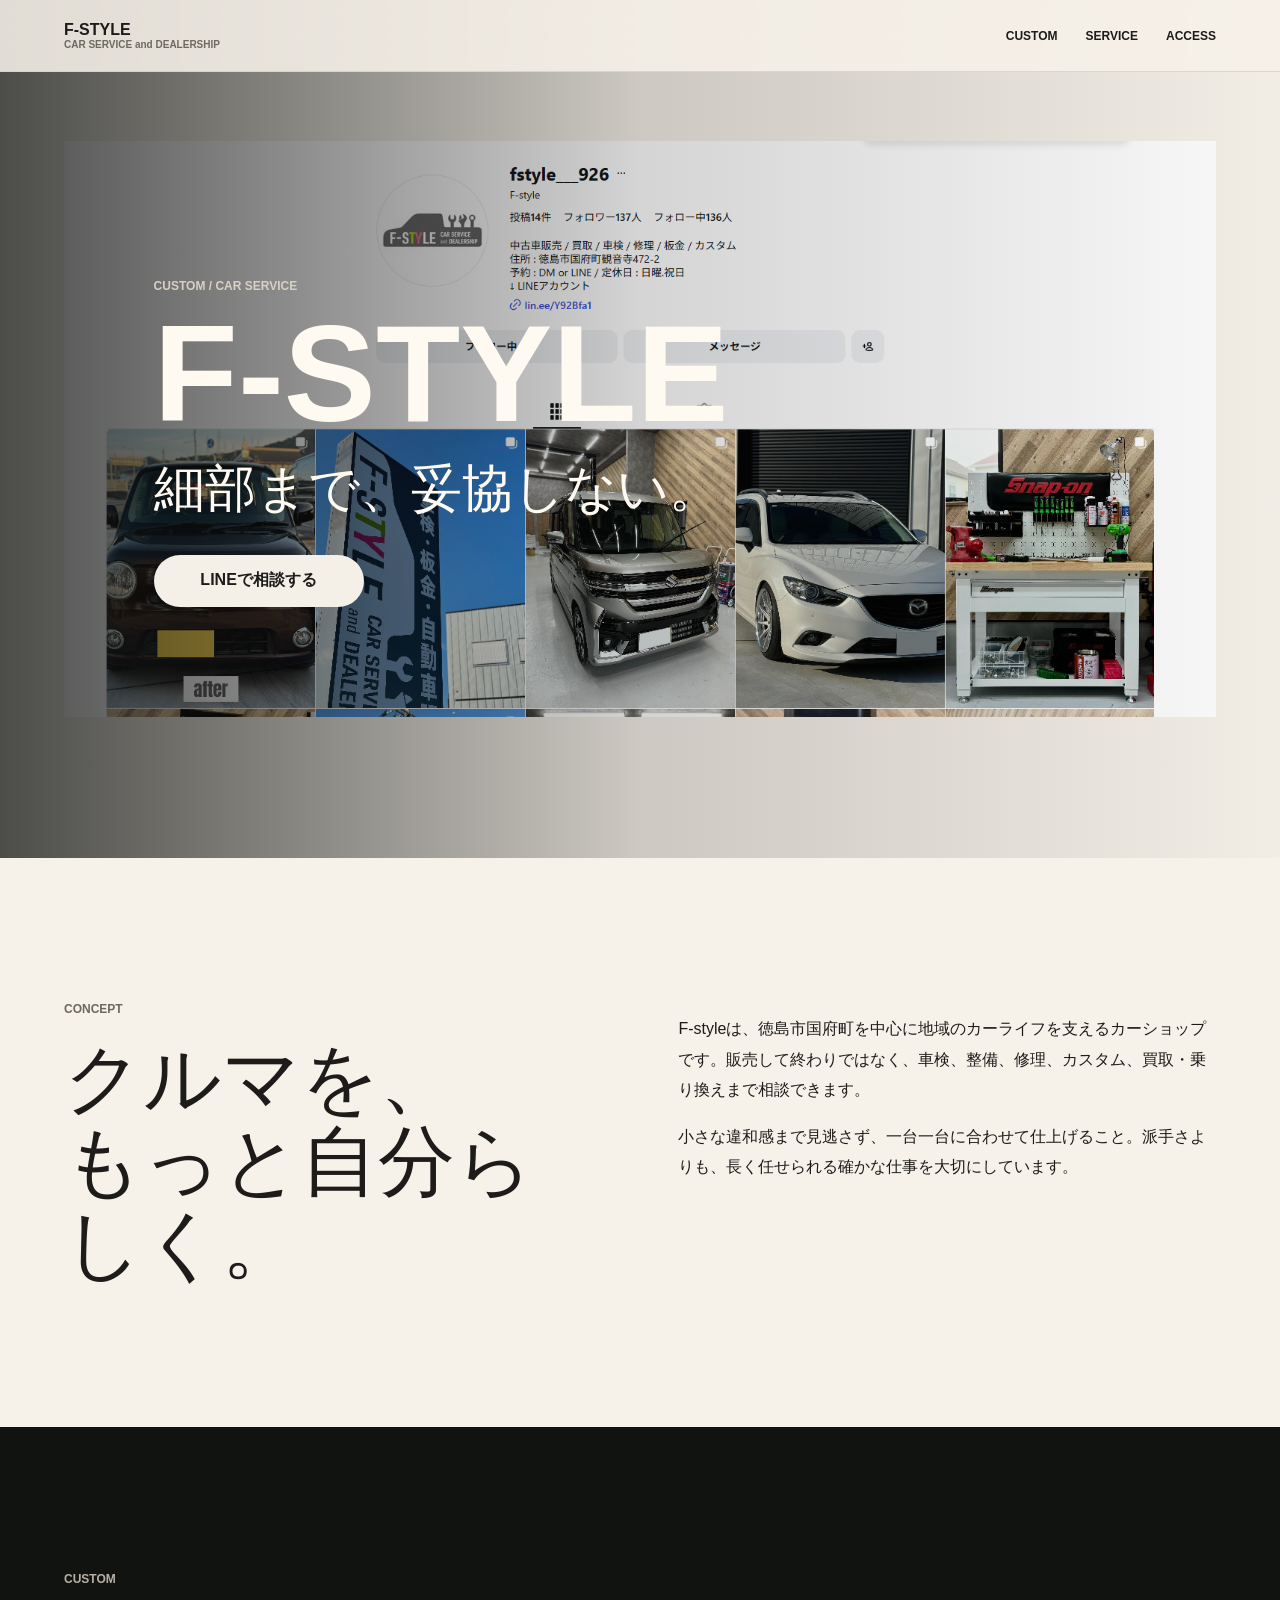
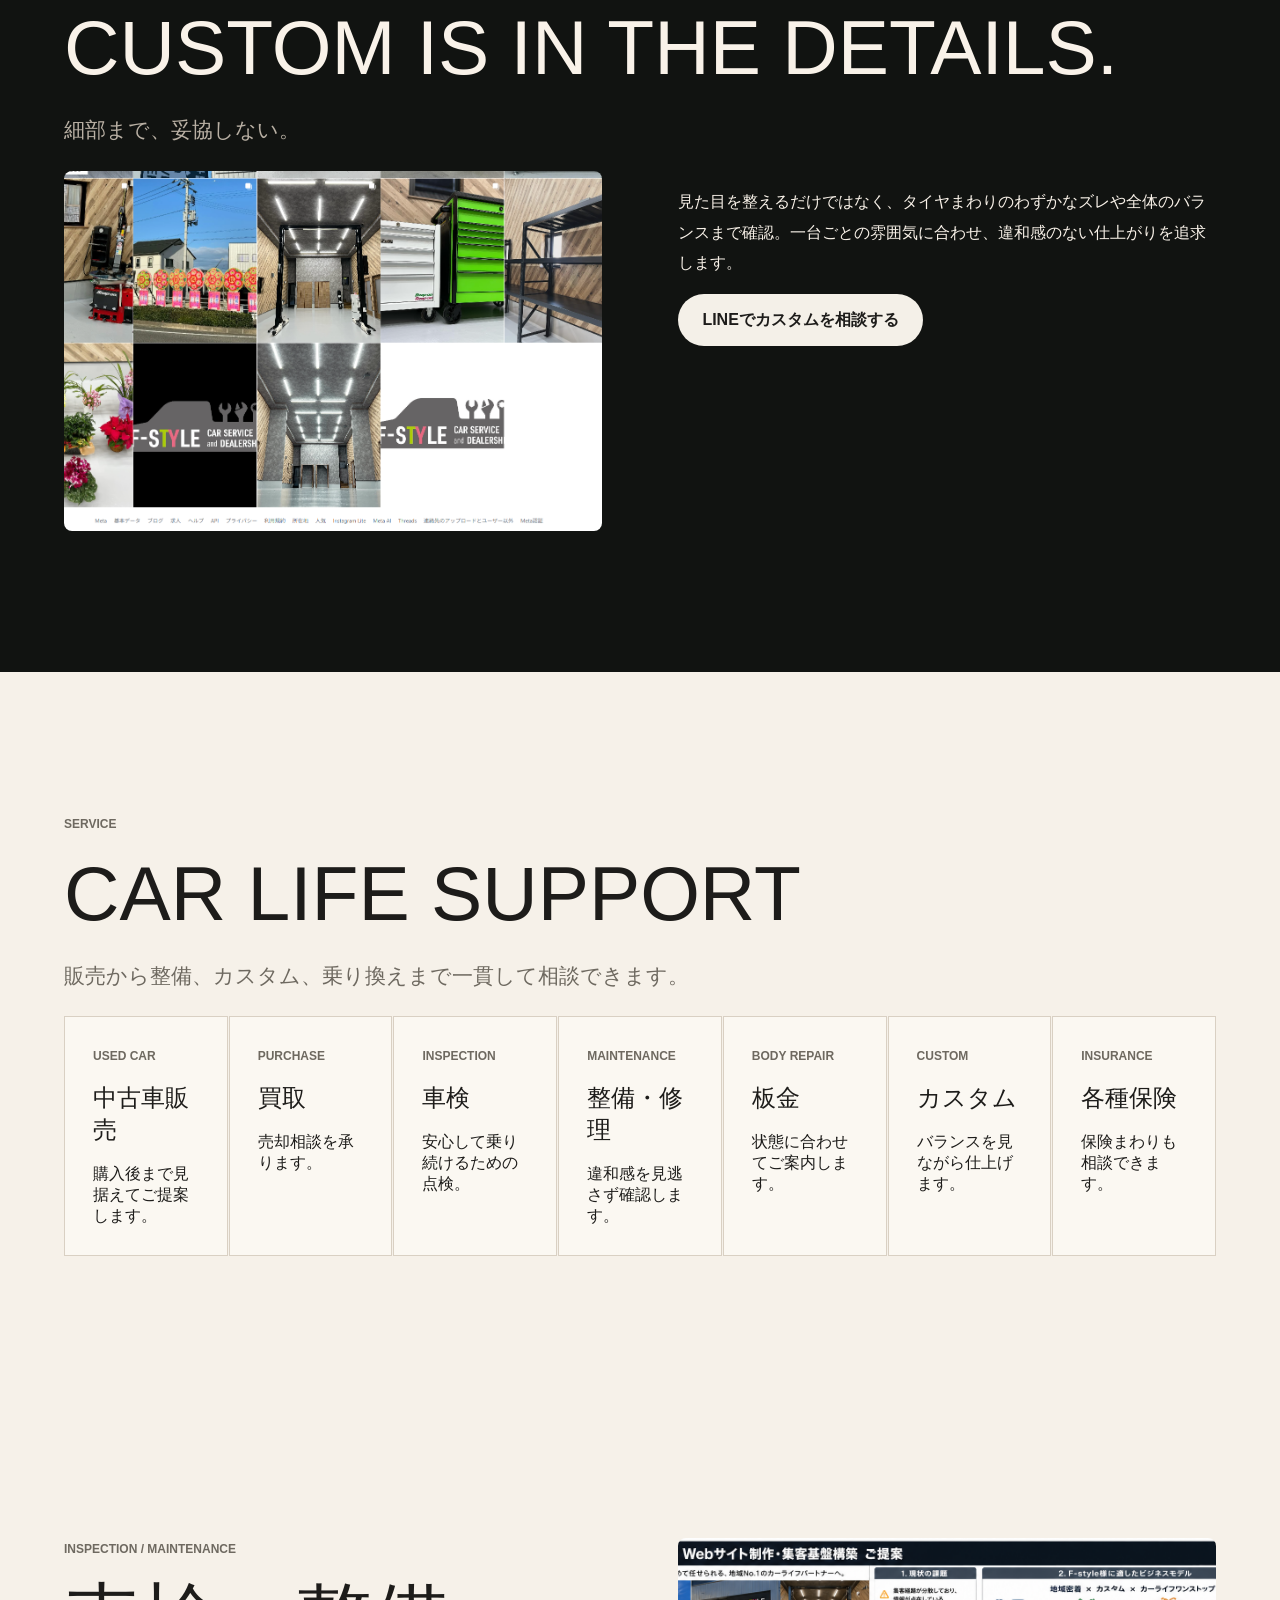
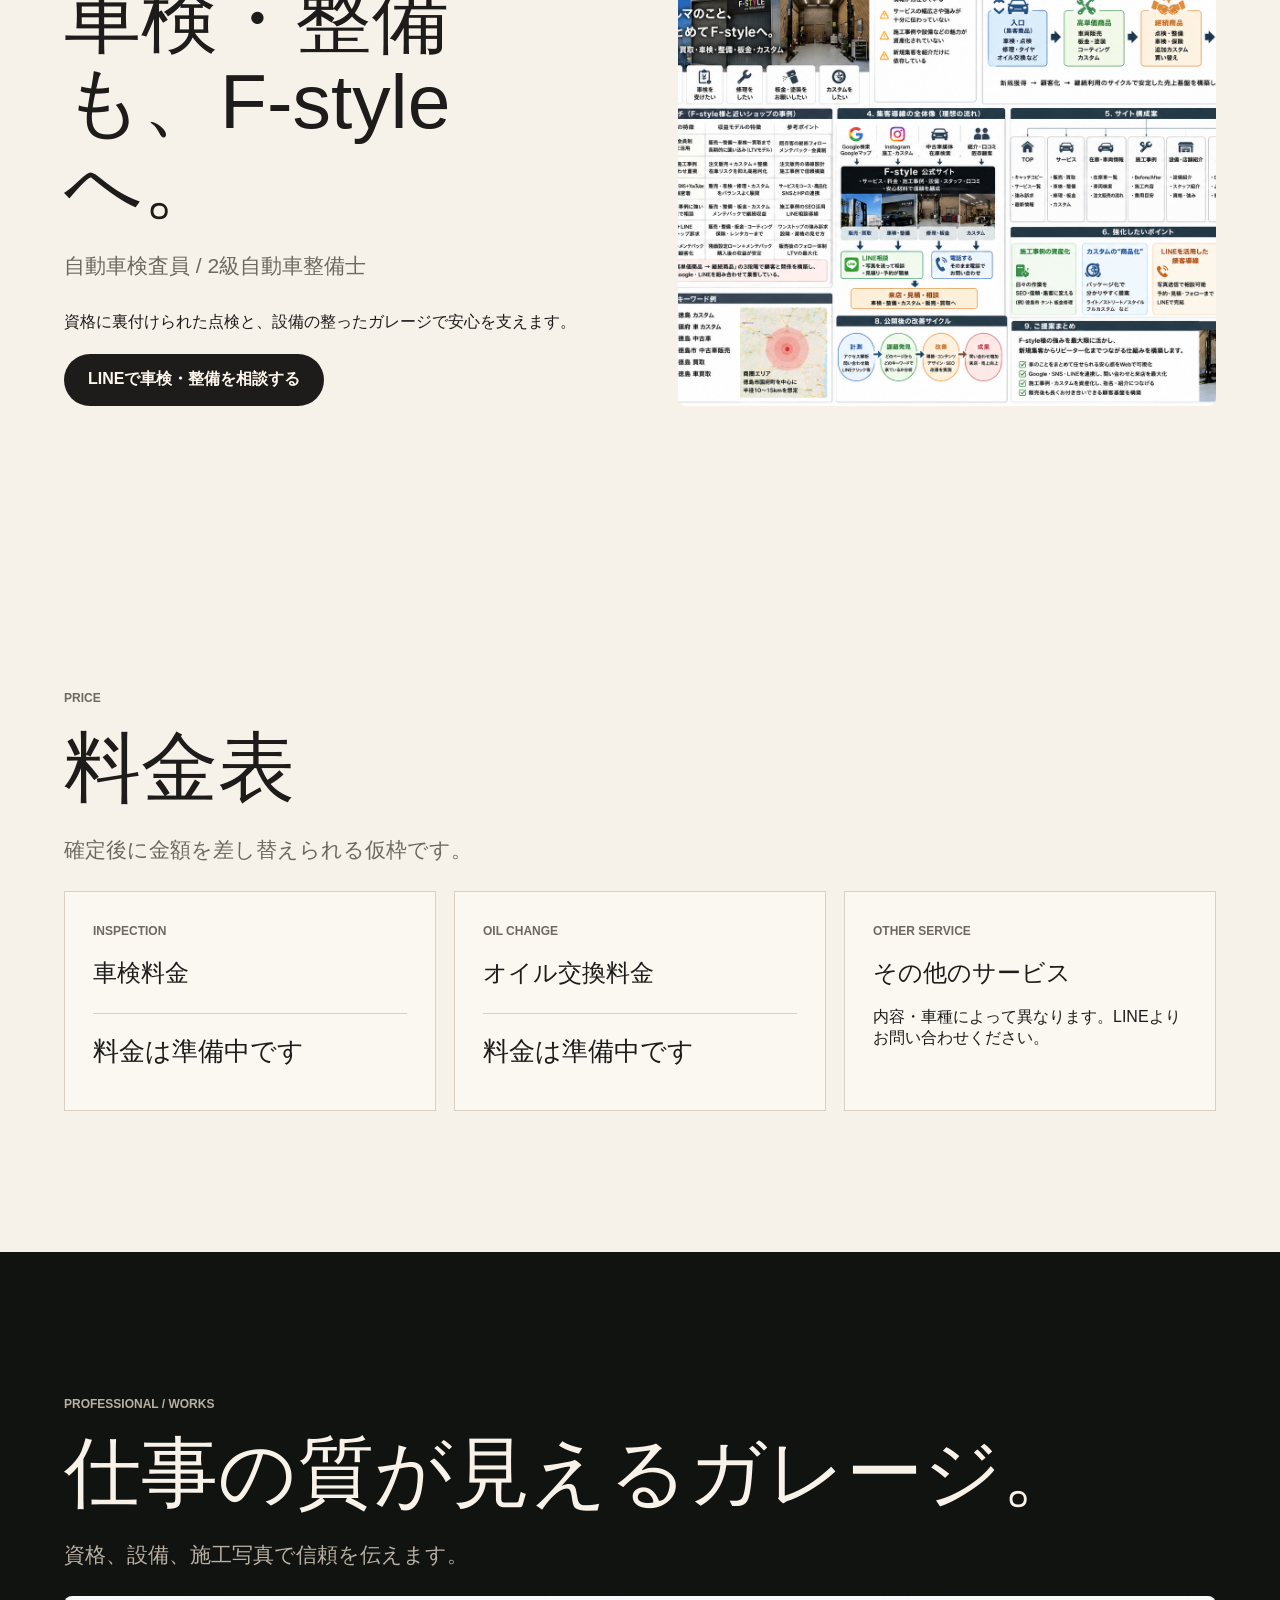
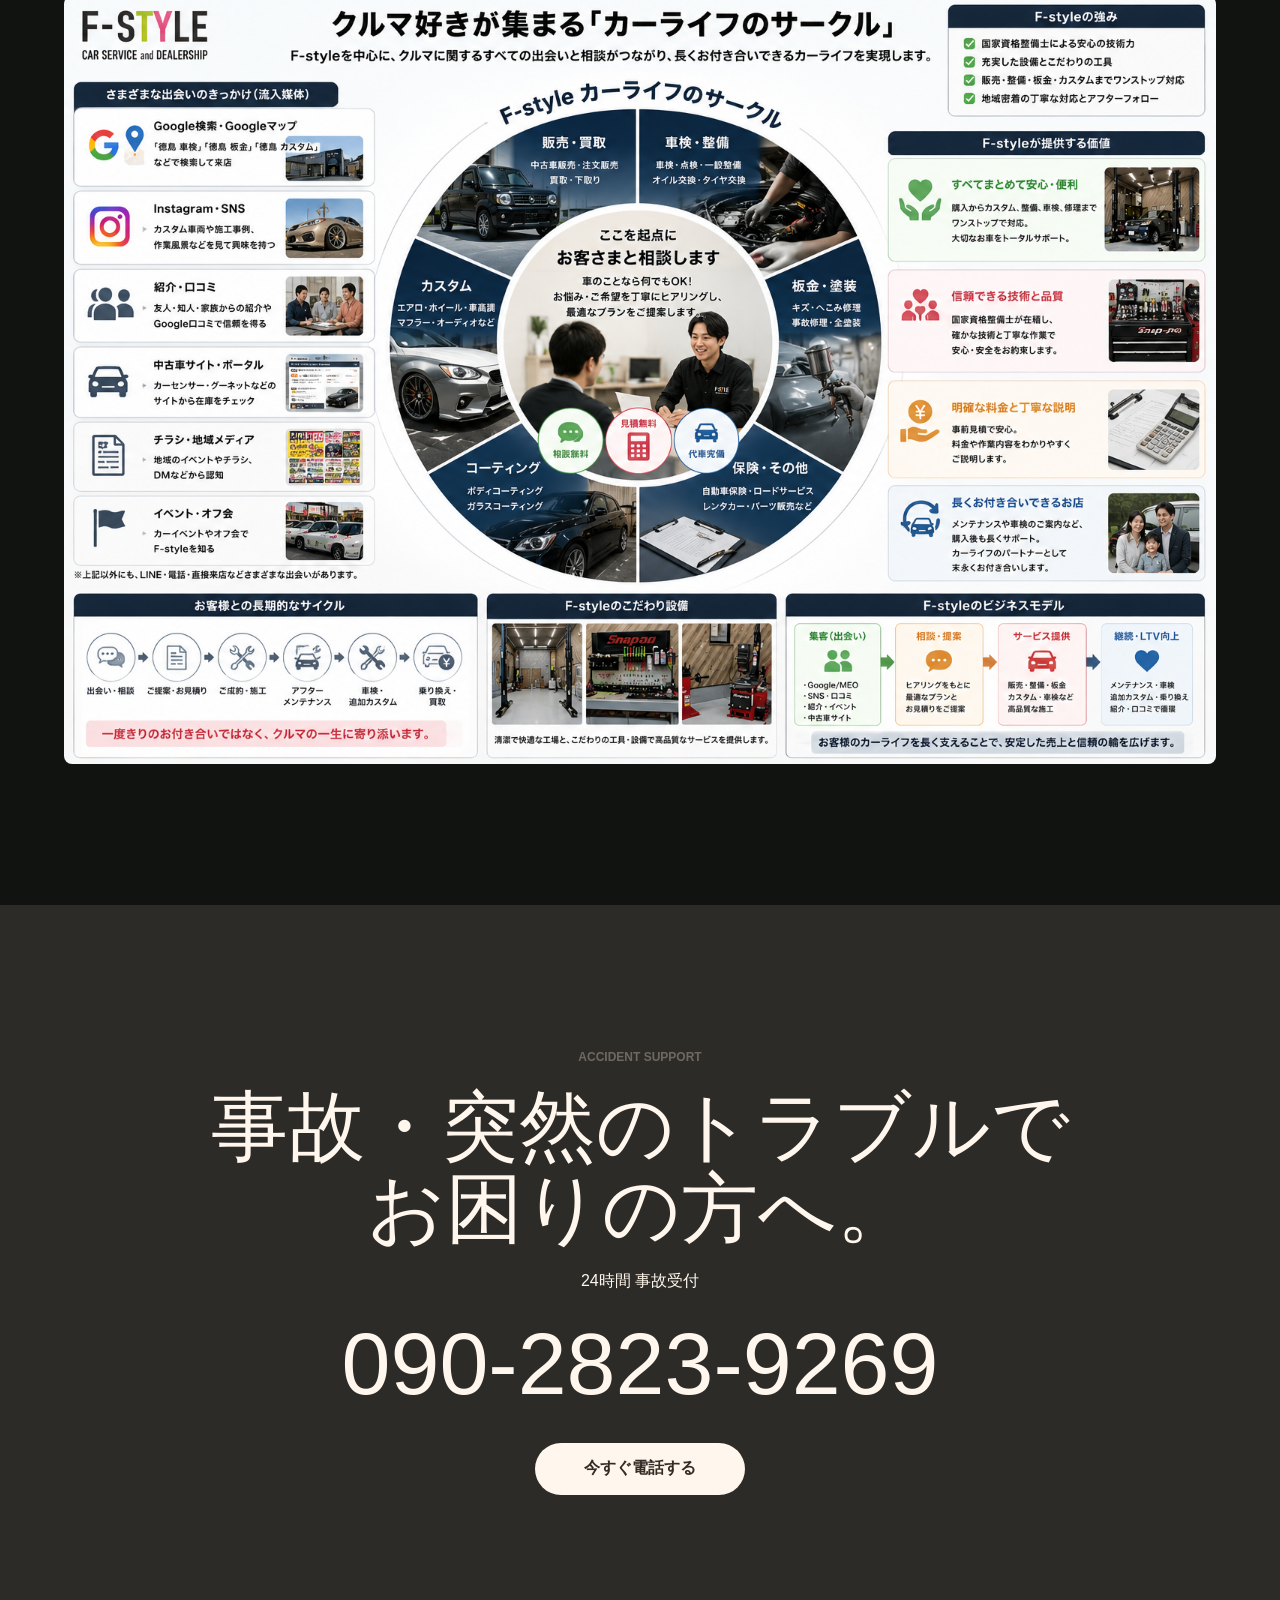
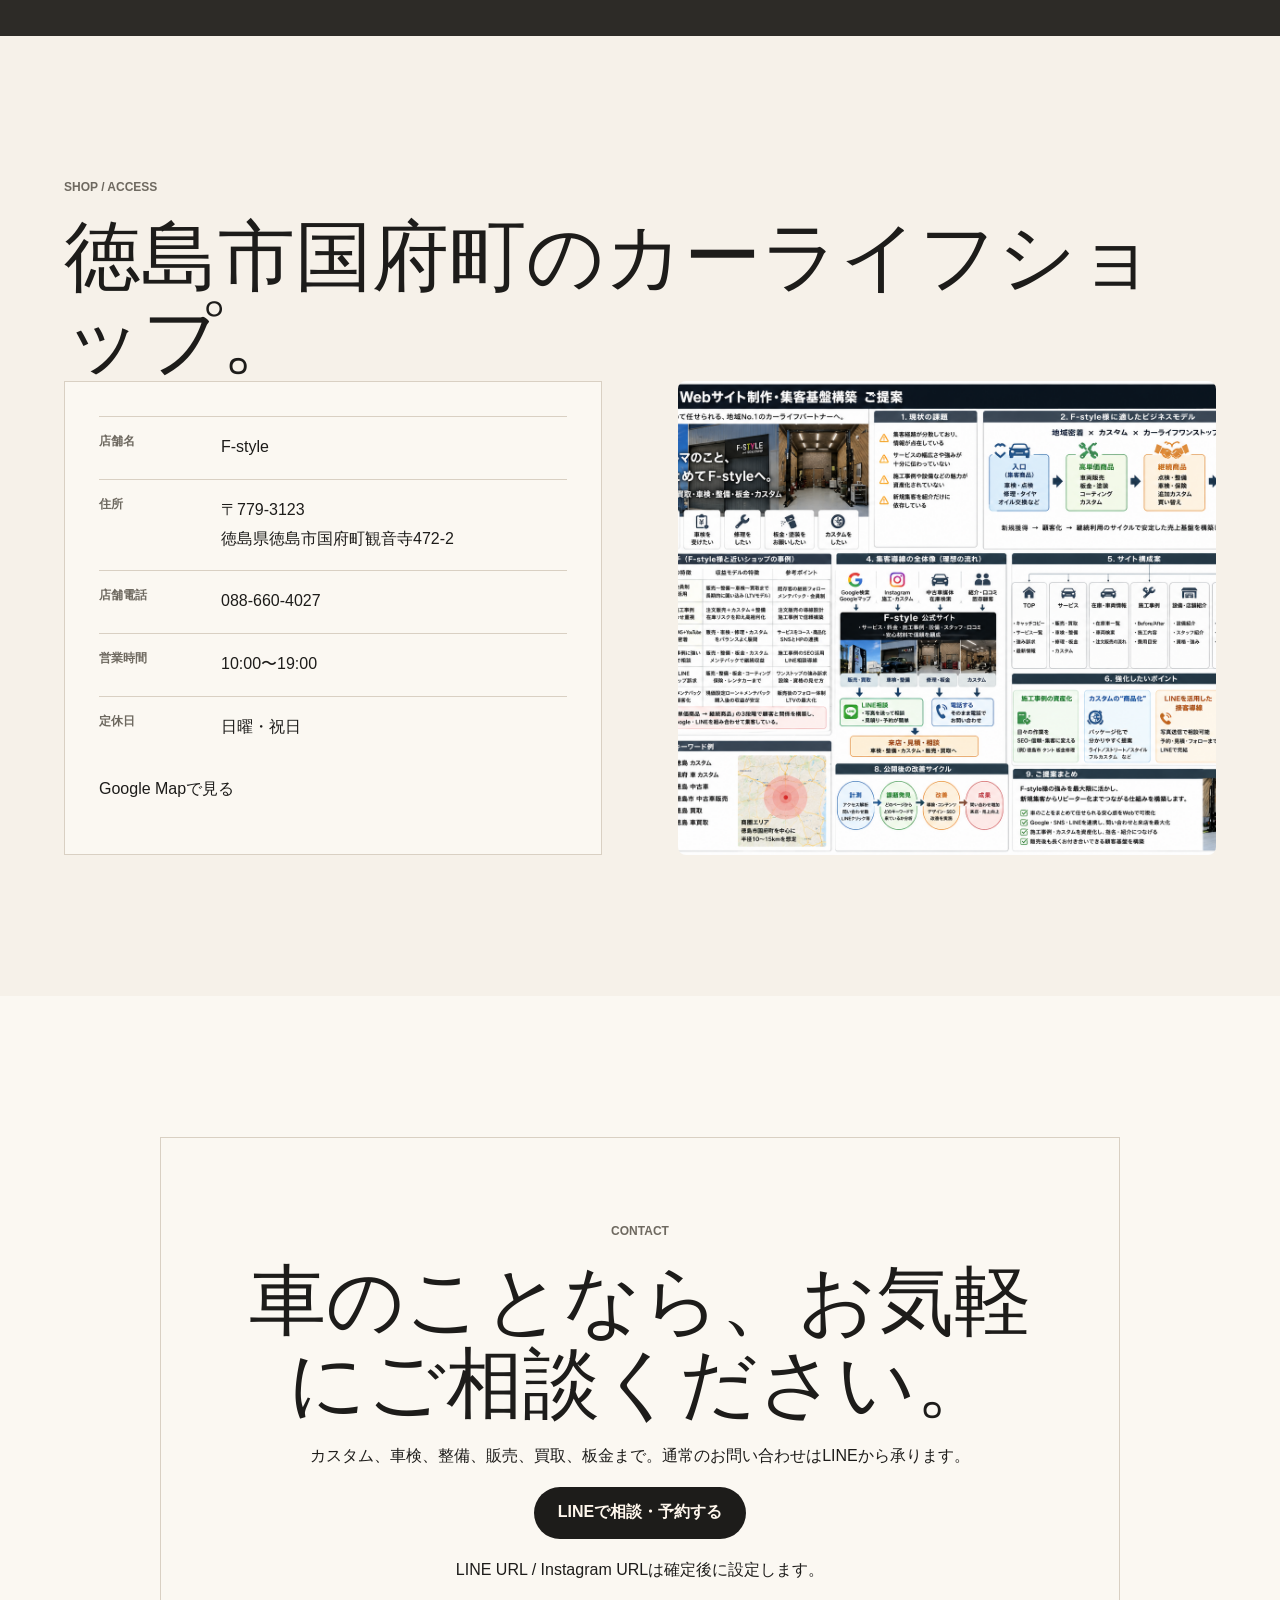
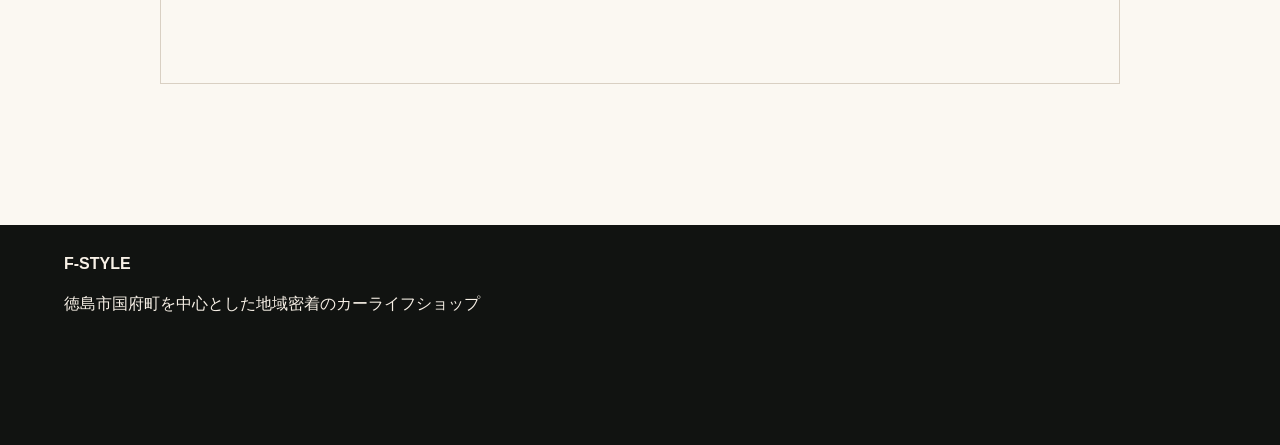
==== index.html @ 5422ee37 "Add GitHub Pages preview" ====
<!doctype html>
<html lang="ja">
<head>
  <meta charset="utf-8">
  <meta name="viewport" content="width=device-width, initial-scale=1">
  <title>F-style｜徳島市国府町の車検・整備・カスタム・中古車販売</title>
  <meta name="description" content="徳島市国府町のF-style。中古車販売・買取・車検・整備・修理・板金・カスタムまで、地域のカーライフをトータルサポート。">
  <style>
    :root{--paper:#f6f1e9;--soft:#fbf8f2;--ink:#1d1c1a;--muted:#6e6960;--line:#d9d0c3;--garage:#111311;--green:#7fb23a}
    *{box-sizing:border-box}html{scroll-behavior:smooth}body{margin:0;background:var(--paper);color:var(--ink);font-family:Arial,"Noto Sans JP",sans-serif}a{color:inherit;text-decoration:none}img{display:block;max-width:100%}
    header{position:fixed;inset:0 0 auto;z-index:10;display:flex;align-items:center;justify-content:space-between;min-height:72px;padding:18px clamp(20px,5vw,72px);background:rgba(246,241,233,.88);border-bottom:1px solid rgba(217,208,195,.8);backdrop-filter:blur(16px)}
    .brand{font-weight:800}.brand small{display:block;color:var(--muted);font-size:10px}nav{display:flex;gap:28px;font-size:12px;font-weight:700}.hero{min-height:94svh;display:grid;position:relative}.hero img{grid-area:1/1;width:100%;height:100%;object-fit:cover;object-position:center bottom}.hero:after{content:"";position:absolute;inset:0;background:linear-gradient(90deg,rgba(17,19,17,.74),rgba(17,19,17,.18),rgba(17,19,17,.02))}.hero-copy{grid-area:1/1;align-self:center;position:relative;z-index:1;color:#fffaf1;padding:120px clamp(22px,7vw,96px) 96px;max-width:780px}.eyebrow,.hero-copy p{margin:0 0 16px;color:var(--muted);font-size:12px;font-weight:800}.hero-copy p{color:#d8d0c4}.hero h1{margin:0 0 34px;font-size:clamp(52px,12vw,138px);line-height:.88}.hero h1 span{display:block;margin-top:22px;font-size:clamp(25px,4vw,54px);font-weight:500;line-height:1.25}
    section{padding:clamp(78px,11vw,150px) clamp(20px,5vw,72px)}.intro,.grid2{display:grid;grid-template-columns:1fr 1fr;gap:clamp(34px,6vw,78px)}h2{margin:0;font-size:clamp(34px,6vw,82px);font-weight:500;line-height:1.08}.lead,p{line-height:1.9}.lead{color:var(--muted);font-size:clamp(16px,2vw,21px)}.dark{background:var(--garage);color:#f9f2e9}.dark .lead,.dark .eyebrow{color:#b9b0a4}.photo{border-radius:8px;overflow:hidden}.photo img{width:100%;height:100%;min-height:360px;object-fit:cover}.cta{display:inline-flex;align-items:center;justify-content:center;min-height:52px;min-width:210px;border-radius:999px;padding:14px 24px;background:var(--ink);color:#fff7ed;font-weight:800}.dark .cta,.hero .cta{background:#f4f0e8;color:var(--ink)}
    .cards{display:grid;grid-template-columns:repeat(7,1fr);gap:1px}.card{min-height:220px;padding:28px;background:var(--soft);border:1px solid var(--line)}.card p{margin:0 0 14px;color:var(--muted);font-size:12px;font-weight:800}.card h3{margin:0 0 18px;font-size:24px;font-weight:500}.price{display:grid;grid-template-columns:repeat(3,1fr);gap:18px}.price strong{display:block;margin-top:24px;padding-top:20px;border-top:1px solid var(--line);font-size:26px;font-weight:500}.accident{background:#2d2b27;color:#fff7ed;text-align:center}.accident strong{display:block;margin:10px 0 28px;font-size:clamp(40px,9vw,88px);font-weight:500}.tel{background:#fff7ed;color:#342b27}.info{background:var(--soft);border:1px solid var(--line);padding:34px}dl{margin:0;display:grid;gap:1px}dl div{display:grid;grid-template-columns:110px 1fr;gap:12px;padding:16px 0;border-top:1px solid var(--line)}dt{color:var(--muted);font-size:12px;font-weight:800}dd{margin:0;line-height:1.8}.contact{text-align:center;background:var(--soft)}.contact-inner{max-width:960px;margin:auto;border:1px solid var(--line);padding:clamp(34px,7vw,82px)}footer{padding:30px clamp(20px,5vw,72px) 110px;background:var(--garage);color:#f8f1e7}.fixed{display:none}
    @media(max-width:1080px){.cards{grid-template-columns:repeat(2,1fr)}.price,.intro,.grid2{grid-template-columns:1fr}}@media(max-width:720px){header{padding:14px 18px}nav a:nth-child(2){display:none}.hero:after{background:linear-gradient(180deg,rgba(17,19,17,.18),rgba(17,19,17,.72))}.hero-copy{align-self:end;padding:110px 20px}.cards,.price{grid-template-columns:1fr}.card{min-height:auto}dl div{grid-template-columns:1fr}.fixed{position:fixed;z-index:20;inset:auto 0 0;display:grid;grid-template-columns:1fr 1fr;gap:1px;padding:10px;background:rgba(17,19,17,.96)}.fixed a{display:flex;align-items:center;justify-content:center;min-height:52px;border-radius:999px;background:#f6f1e9;font-weight:800}.fixed a:last-child{background:#f1d9d2}}
  </style>
</head>
<body>
  <header><a class="brand" href="#top">F-STYLE<small>CAR SERVICE and DEALERSHIP</small></a><nav><a href="#custom">CUSTOM</a><a href="#service">SERVICE</a><a href="#access">ACCESS</a></nav></header>
  <main>
    <section id="top" class="hero"><img src="public/instagram-grid-01.png" alt="F-styleの店舗とカスタム車両の施工写真"><div class="hero-copy"><p>CUSTOM / CAR SERVICE</p><h1>F-STYLE<span>細部まで、妥協しない。</span></h1><a class="cta" href="#contact">LINEで相談する</a></div></section>
    <section class="intro"><div><p class="eyebrow">CONCEPT</p><h2>クルマを、<br>もっと自分らしく。</h2></div><div><p>F-styleは、徳島市国府町を中心に地域のカーライフを支えるカーショップです。販売して終わりではなく、車検、整備、修理、カスタム、買取・乗り換えまで相談できます。</p><p>小さな違和感まで見逃さず、一台一台に合わせて仕上げること。派手さよりも、長く任せられる確かな仕事を大切にしています。</p></div></section>
    <section id="custom" class="dark"><p class="eyebrow">CUSTOM</p><h2>CUSTOM IS IN THE DETAILS.</h2><p class="lead">細部まで、妥協しない。</p><div class="grid2"><div class="photo"><img src="public/instagram-grid-02.png" alt="F-styleのリフトと整備設備、工具の写真"></div><div><p>見た目を整えるだけではなく、タイヤまわりのわずかなズレや全体のバランスまで確認。一台ごとの雰囲気に合わせ、違和感のない仕上がりを追求します。</p><a class="cta" href="#contact">LINEでカスタムを相談する</a></div></div></section>
    <section id="service"><p class="eyebrow">SERVICE</p><h2>CAR LIFE SUPPORT</h2><p class="lead">販売から整備、カスタム、乗り換えまで一貫して相談できます。</p><div class="cards"><article class="card"><p>USED CAR</p><h3>中古車販売</h3><span>購入後まで見据えてご提案します。</span></article><article class="card"><p>PURCHASE</p><h3>買取</h3><span>売却相談を承ります。</span></article><article class="card"><p>INSPECTION</p><h3>車検</h3><span>安心して乗り続けるための点検。</span></article><article class="card"><p>MAINTENANCE</p><h3>整備・修理</h3><span>違和感を見逃さず確認します。</span></article><article class="card"><p>BODY REPAIR</p><h3>板金</h3><span>状態に合わせてご案内します。</span></article><article class="card"><p>CUSTOM</p><h3>カスタム</h3><span>バランスを見ながら仕上げます。</span></article><article class="card"><p>INSURANCE</p><h3>各種保険</h3><span>保険まわりも相談できます。</span></article></div></section>
    <section><div class="grid2"><div><p class="eyebrow">INSPECTION / MAINTENANCE</p><h2>車検・整備も、F-styleへ。</h2><p class="lead">自動車検査員 / 2級自動車整備士</p><p>資格に裏付けられた点検と、設備の整ったガレージで安心を支えます。</p><a class="cta" href="#contact">LINEで車検・整備を相談する</a></div><div class="photo"><img src="public/proposal-overview.png" alt="F-styleの店舗外観と整備設備の提案資料画像"></div></div></section>
    <section><p class="eyebrow">PRICE</p><h2>料金表</h2><p class="lead">確定後に金額を差し替えられる仮枠です。</p><div class="price"><article class="card"><p>INSPECTION</p><h3>車検料金</h3><strong>料金は準備中です</strong></article><article class="card"><p>OIL CHANGE</p><h3>オイル交換料金</h3><strong>料金は準備中です</strong></article><article class="card"><p>OTHER SERVICE</p><h3>その他のサービス</h3><span>内容・車種によって異なります。LINEよりお問い合わせください。</span></article></div></section>
    <section class="dark"><p class="eyebrow">PROFESSIONAL / WORKS</p><h2>仕事の質が見えるガレージ。</h2><p class="lead">資格、設備、施工写真で信頼を伝えます。</p><div class="photo"><img src="public/proposal-cycle.png" alt="F-styleのカーライフサポート全体像"></div></section>
    <section id="accident" class="accident"><p class="eyebrow">ACCIDENT SUPPORT</p><h2>事故・突然のトラブルで<br>お困りの方へ。</h2><p>24時間 事故受付</p><strong>090-2823-9269</strong><a class="cta tel" href="tel:090-2823-9269">今すぐ電話する</a></section>
    <section id="access"><p class="eyebrow">SHOP / ACCESS</p><h2>徳島市国府町のカーライフショップ。</h2><div class="grid2"><div class="info"><dl><div><dt>店舗名</dt><dd>F-style</dd></div><div><dt>住所</dt><dd>〒779-3123<br>徳島県徳島市国府町観音寺472-2</dd></div><div><dt>店舗電話</dt><dd><a href="tel:088-660-4027">088-660-4027</a></dd></div><div><dt>営業時間</dt><dd>10:00〜19:00</dd></div><div><dt>定休日</dt><dd>日曜・祝日</dd></div></dl><p><a href="https://maps.app.goo.gl/9BNQNkYi8Hsa97Bm7?g_st=ic">Google Mapで見る</a></p></div><div class="photo"><img src="public/proposal-overview.png" alt="F-style店舗とサービス導線を示す画像"></div></div></section>
    <section id="contact" class="contact"><div class="contact-inner"><p class="eyebrow">CONTACT</p><h2>車のことなら、お気軽にご相談ください。</h2><p>カスタム、車検、整備、販売、買取、板金まで。通常のお問い合わせはLINEから承ります。</p><a class="cta" href="#contact">LINEで相談・予約する</a><p>LINE URL / Instagram URLは確定後に設定します。</p></div></section>
  </main>
  <footer><strong>F-STYLE</strong><p>徳島市国府町を中心とした地域密着のカーライフショップ</p></footer>
  <div class="fixed"><a href="#contact">LINEで相談</a><a href="tel:090-2823-9269">事故受付 TEL</a></div>
</body>
</html>
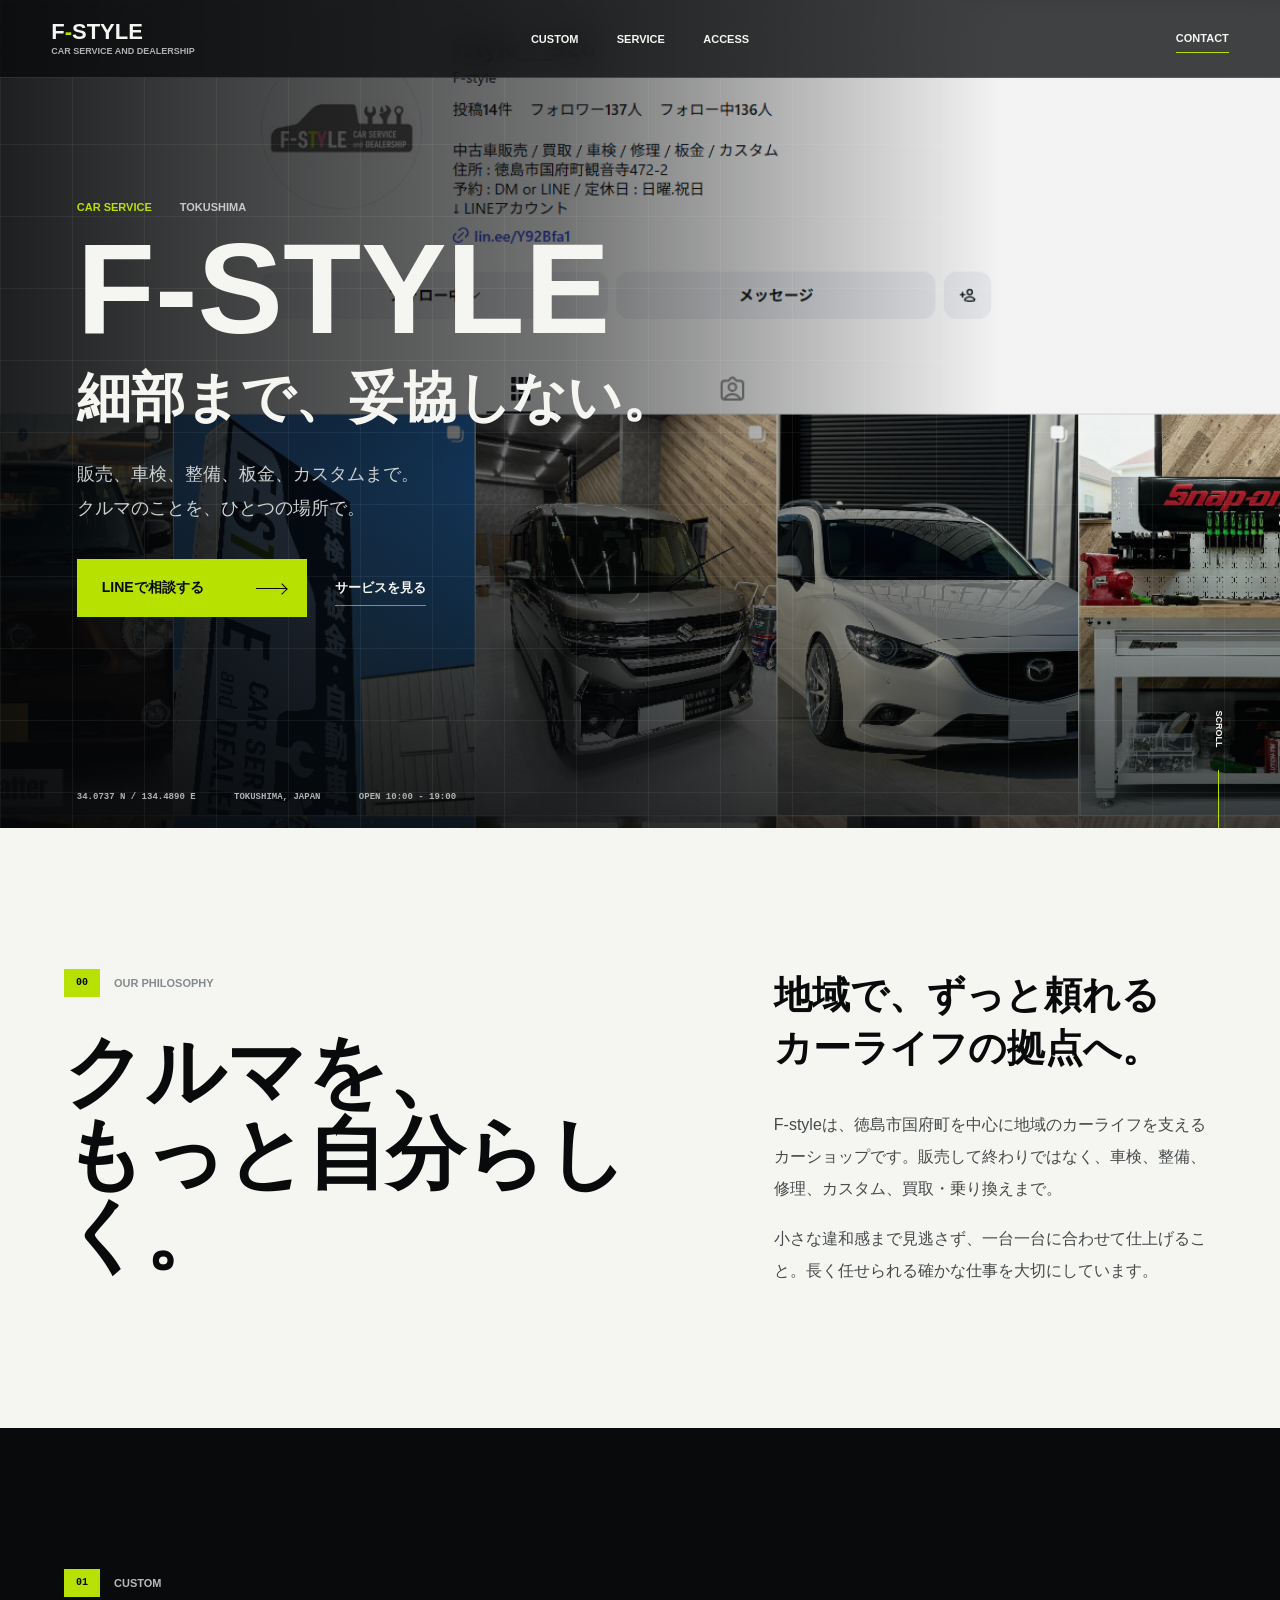
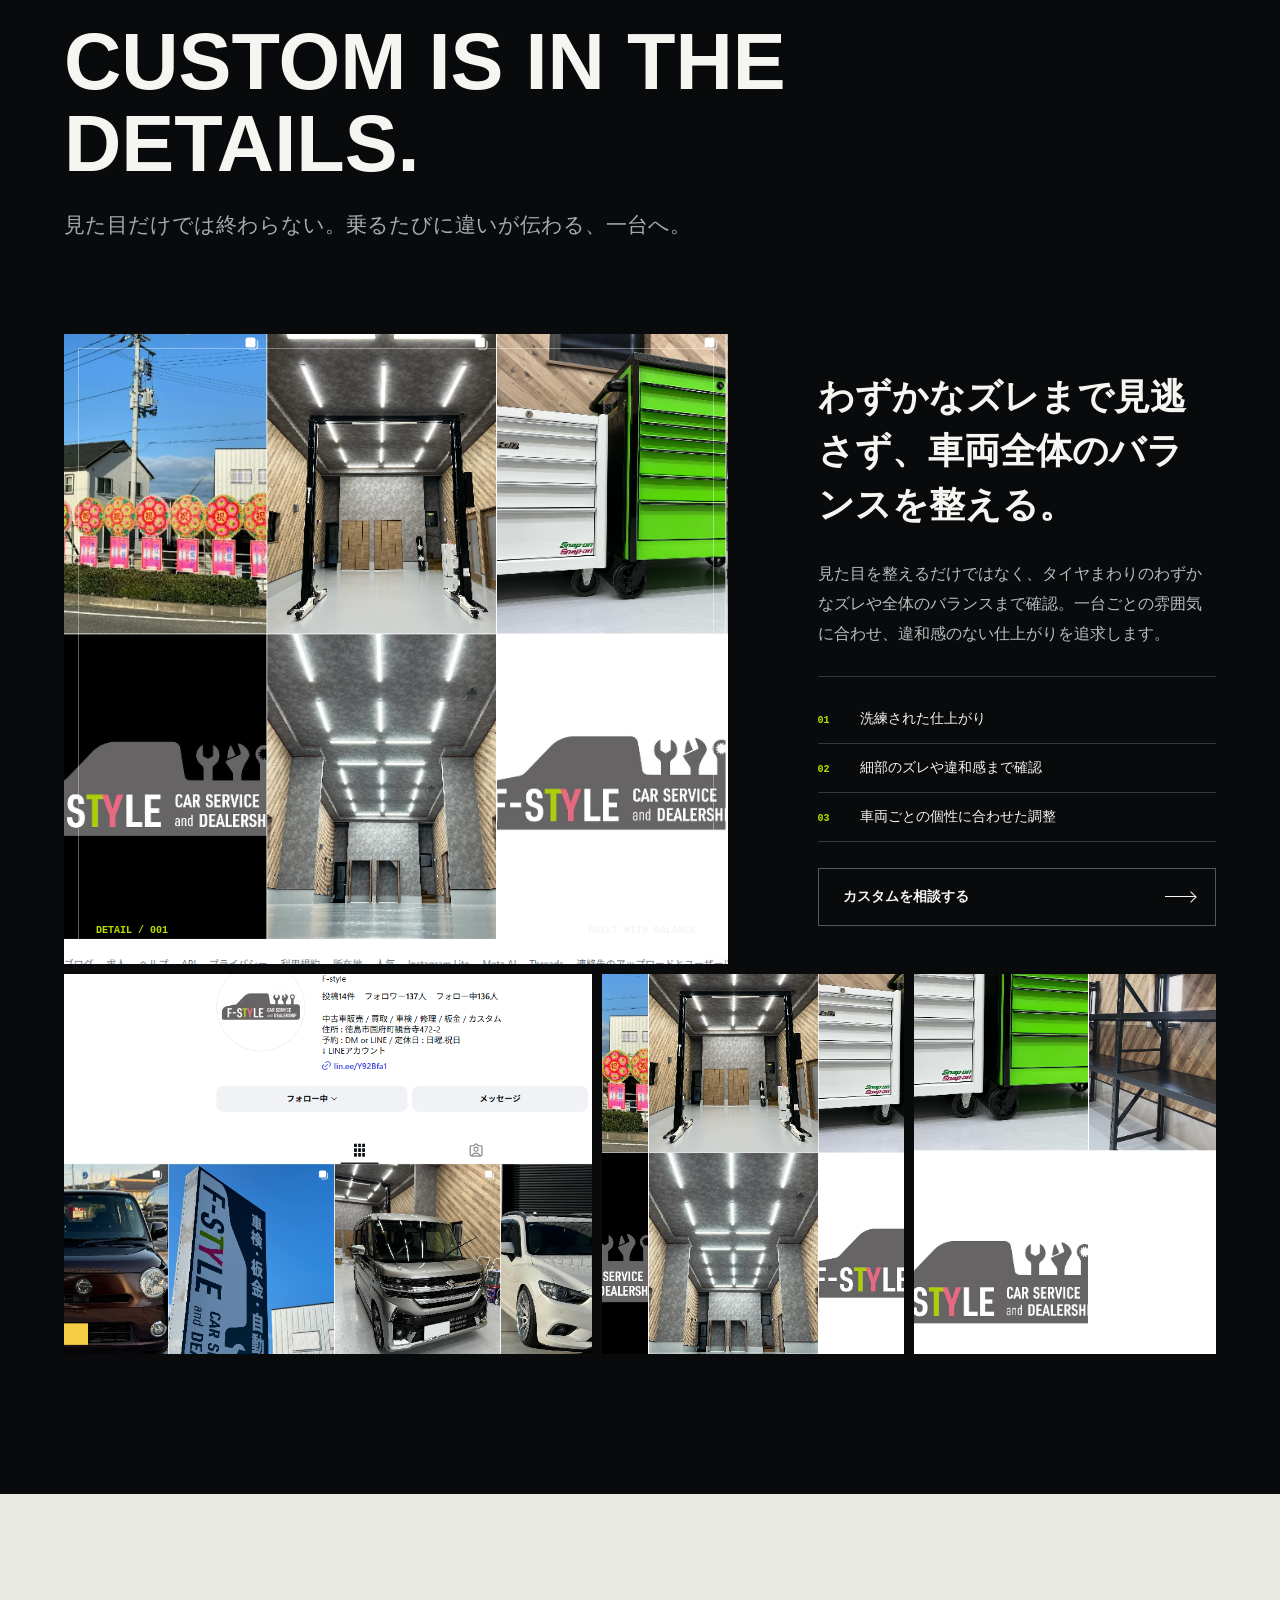
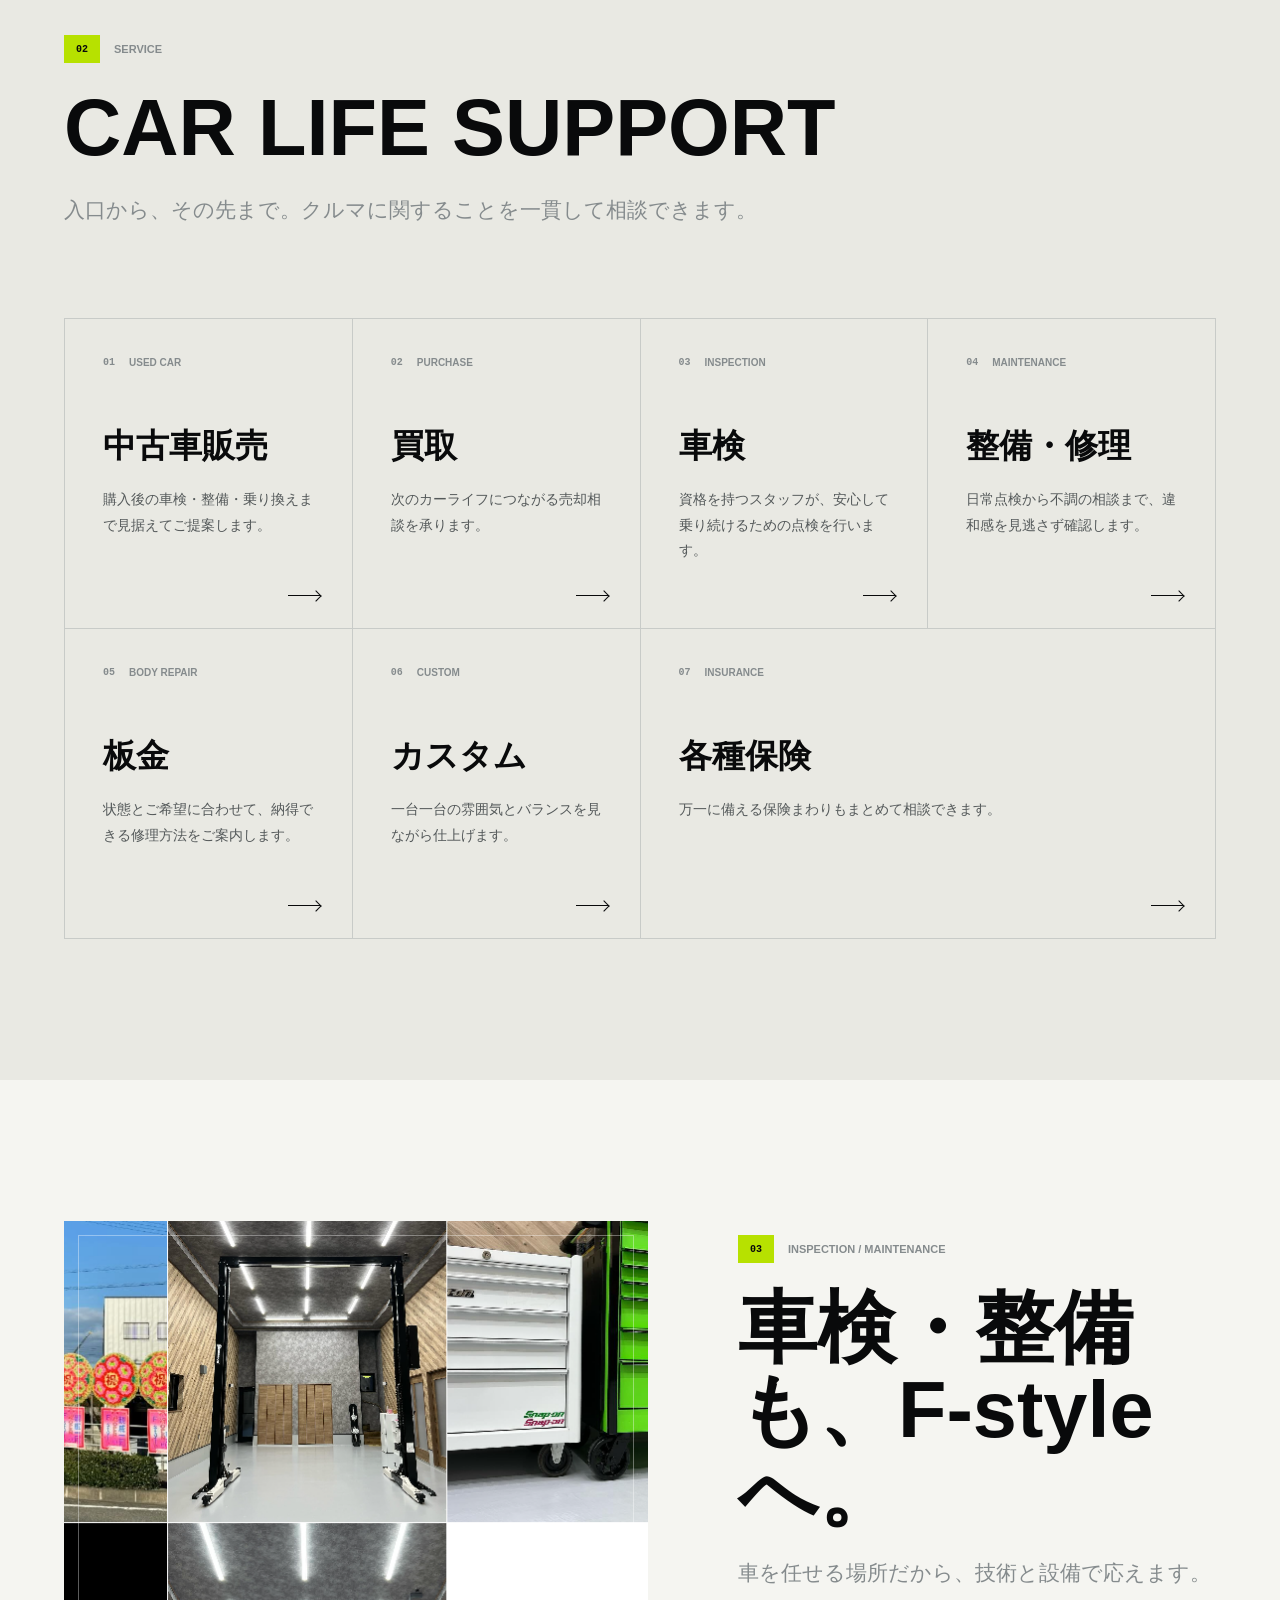
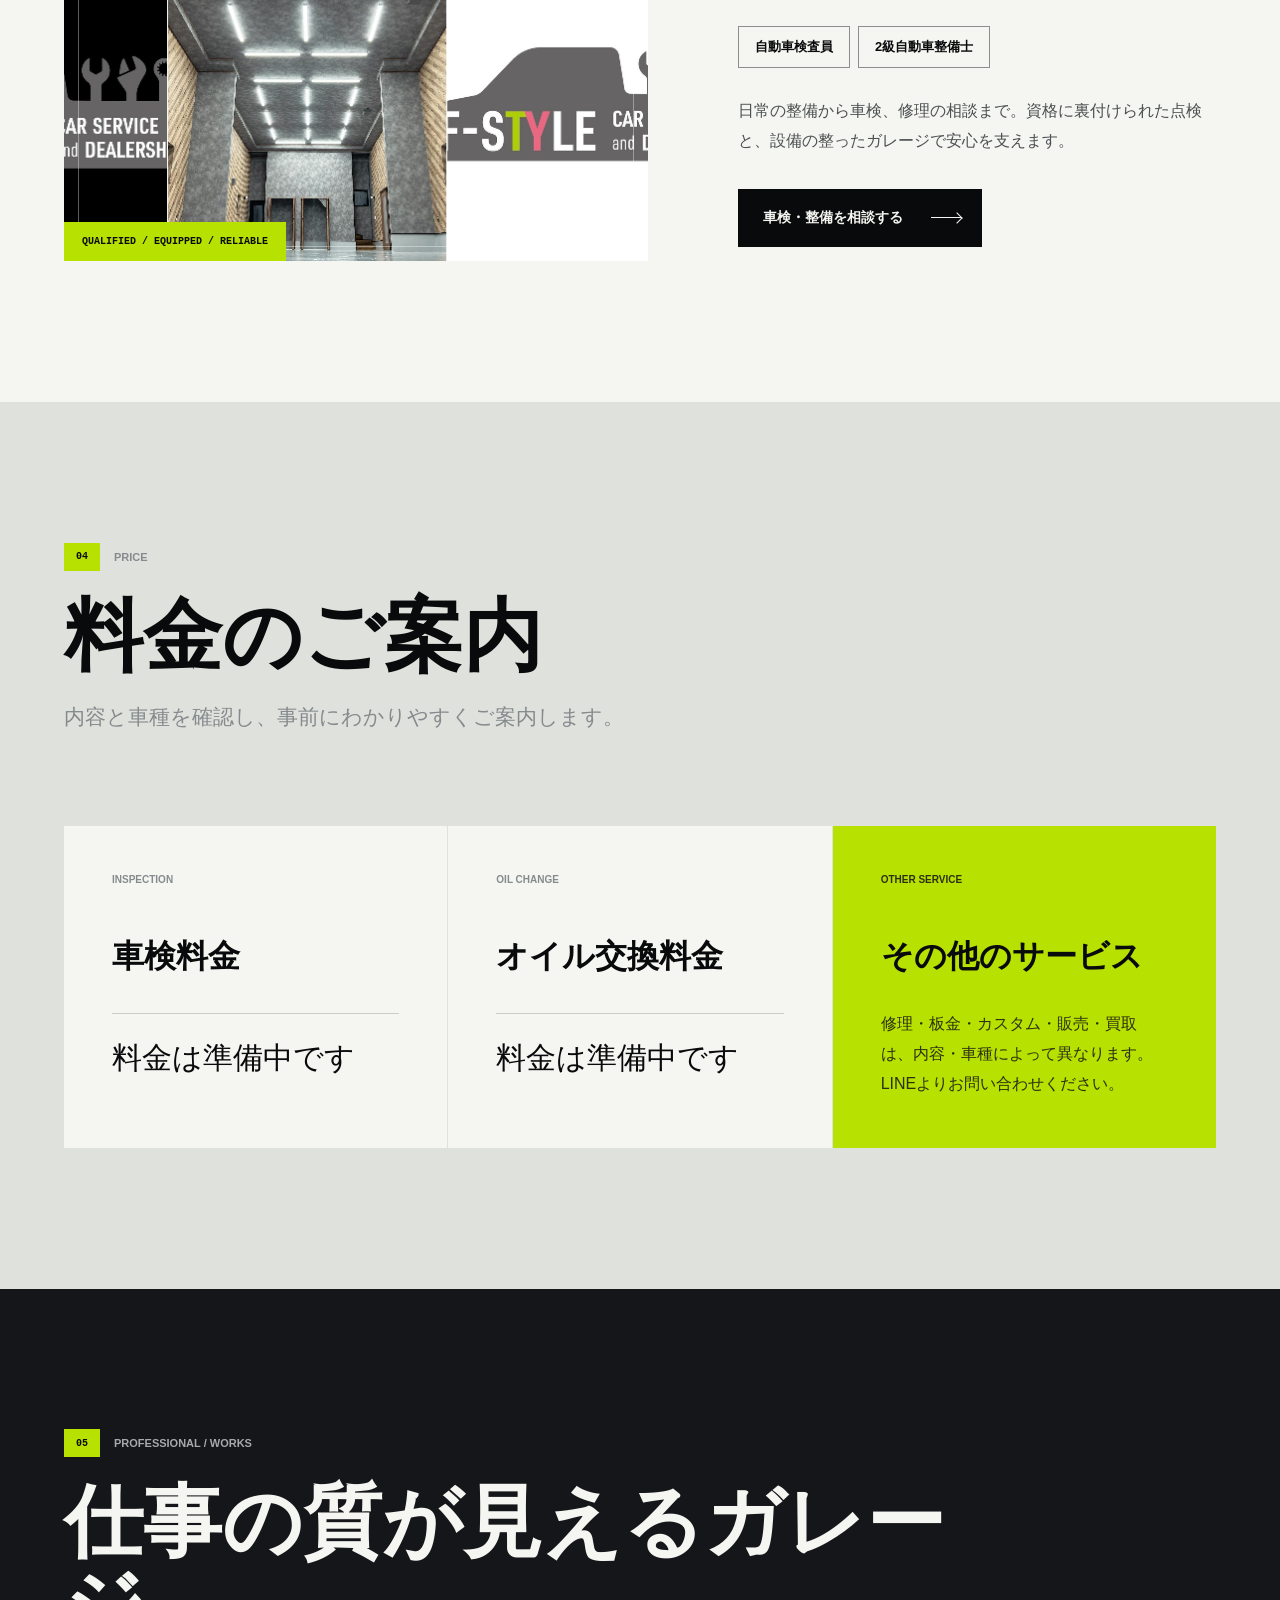
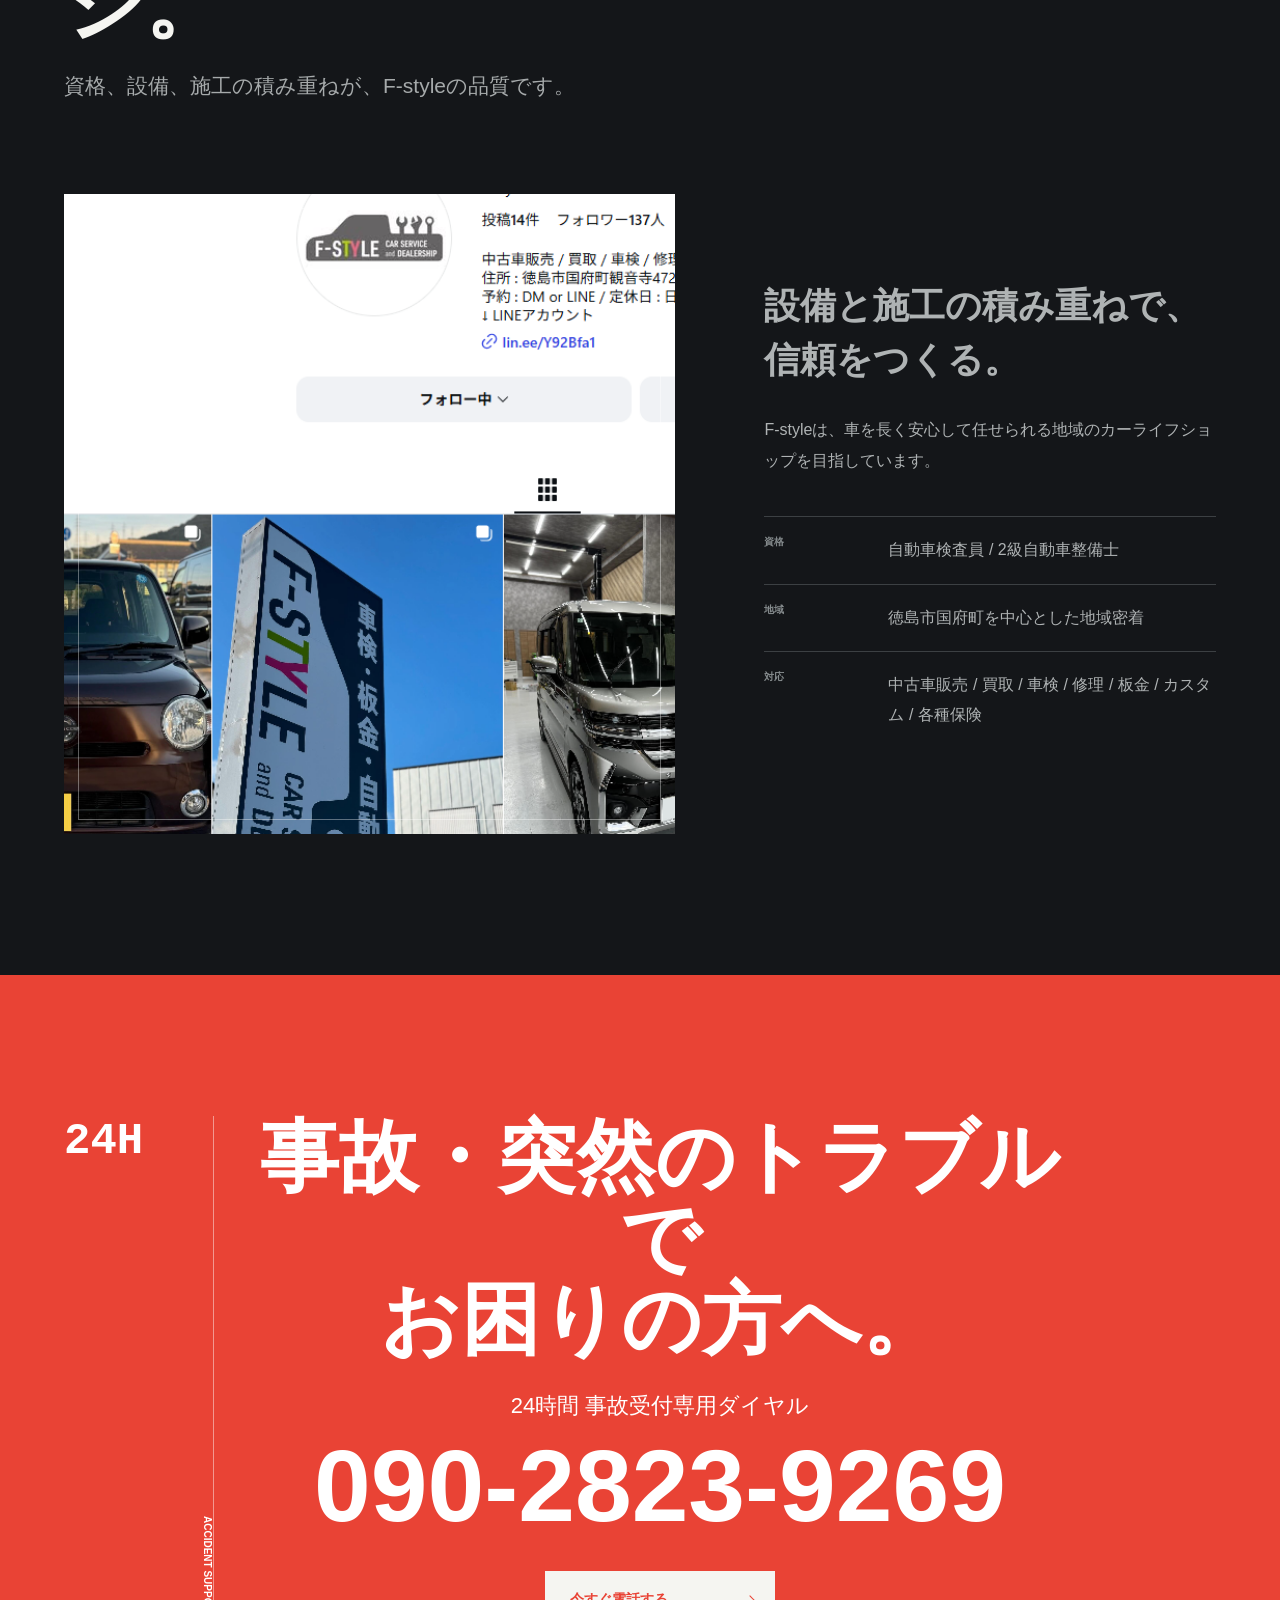
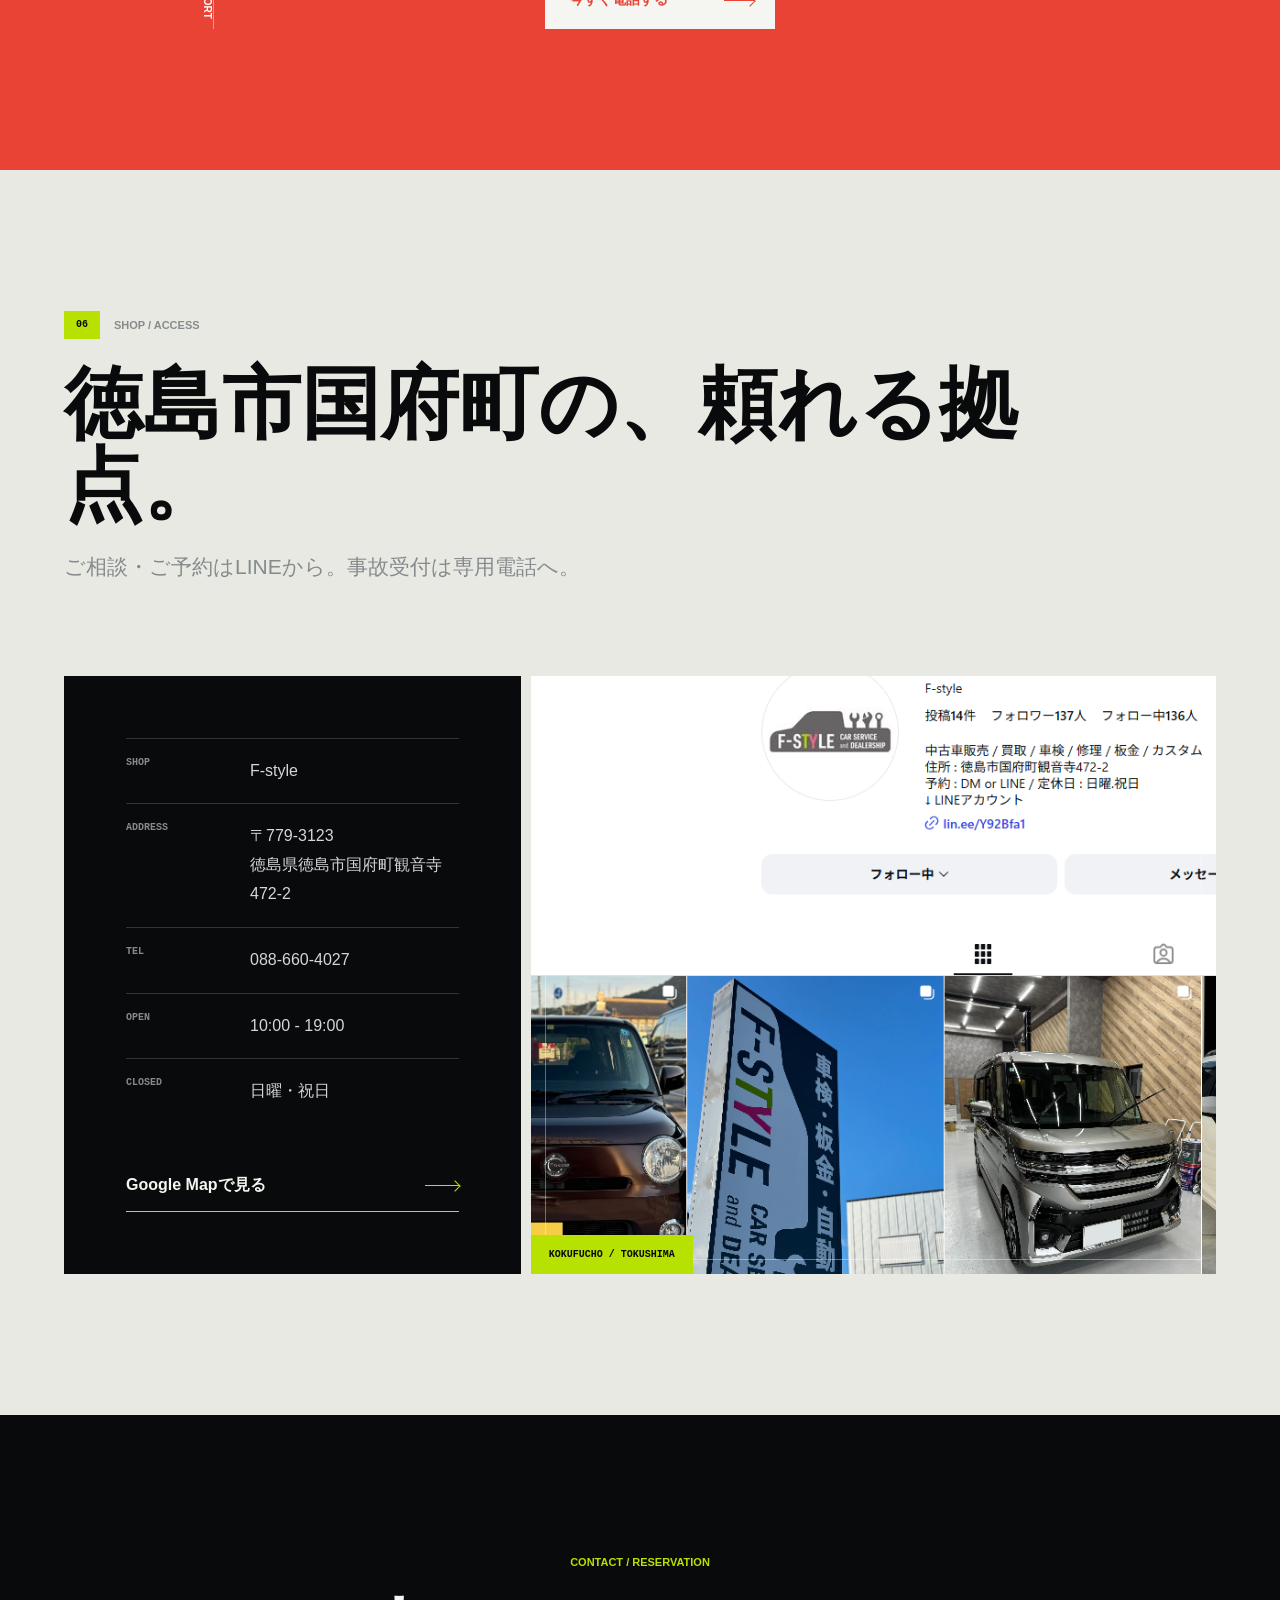
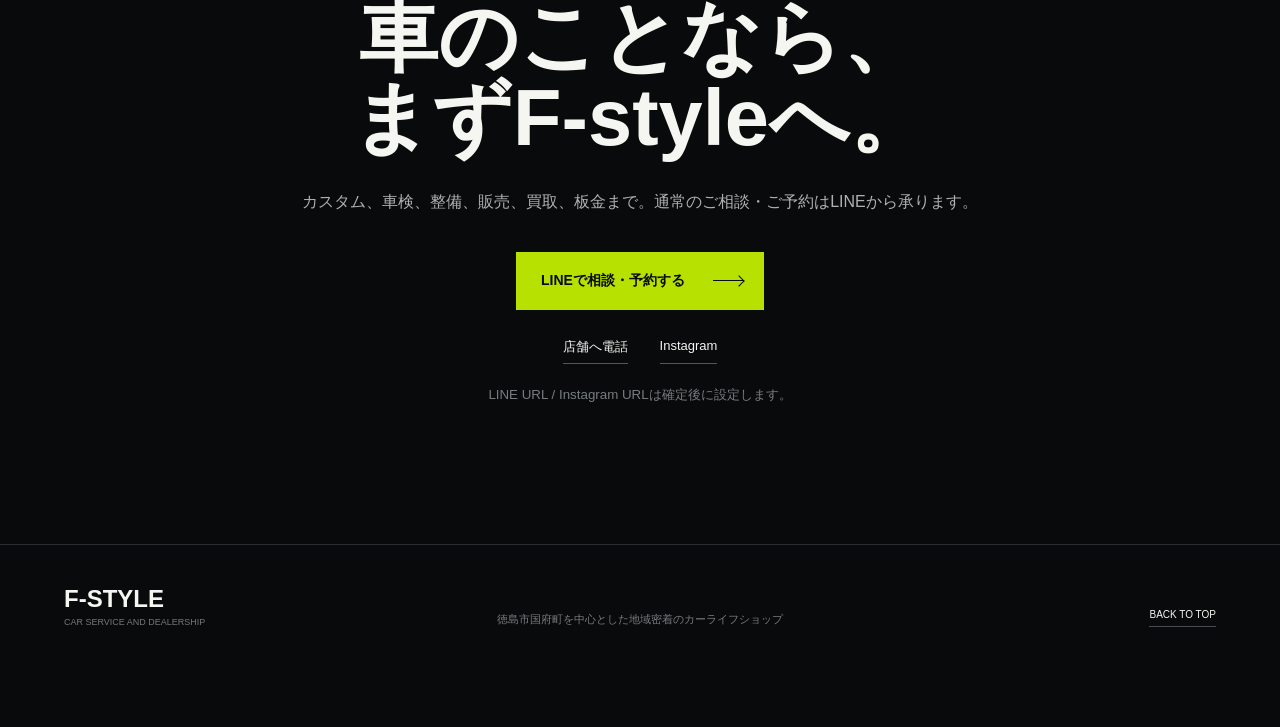
==== commit b7c9963a: "Upgrade F-style visual design and add hero video" ====
--- a/index.html
+++ b/index.html
@@ -5,31 +5,86 @@
   <meta name="viewport" content="width=device-width, initial-scale=1">
   <title>F-style｜徳島市国府町の車検・整備・カスタム・中古車販売</title>
   <meta name="description" content="徳島市国府町のF-style。中古車販売・買取・車検・整備・修理・板金・カスタムまで、地域のカーライフをトータルサポート。">
-  <style>
-    :root{--paper:#f6f1e9;--soft:#fbf8f2;--ink:#1d1c1a;--muted:#6e6960;--line:#d9d0c3;--garage:#111311;--green:#7fb23a}
-    *{box-sizing:border-box}html{scroll-behavior:smooth}body{margin:0;background:var(--paper);color:var(--ink);font-family:Arial,"Noto Sans JP",sans-serif}a{color:inherit;text-decoration:none}img{display:block;max-width:100%}
-    header{position:fixed;inset:0 0 auto;z-index:10;display:flex;align-items:center;justify-content:space-between;min-height:72px;padding:18px clamp(20px,5vw,72px);background:rgba(246,241,233,.88);border-bottom:1px solid rgba(217,208,195,.8);backdrop-filter:blur(16px)}
-    .brand{font-weight:800}.brand small{display:block;color:var(--muted);font-size:10px}nav{display:flex;gap:28px;font-size:12px;font-weight:700}.hero{min-height:94svh;display:grid;position:relative}.hero img{grid-area:1/1;width:100%;height:100%;object-fit:cover;object-position:center bottom}.hero:after{content:"";position:absolute;inset:0;background:linear-gradient(90deg,rgba(17,19,17,.74),rgba(17,19,17,.18),rgba(17,19,17,.02))}.hero-copy{grid-area:1/1;align-self:center;position:relative;z-index:1;color:#fffaf1;padding:120px clamp(22px,7vw,96px) 96px;max-width:780px}.eyebrow,.hero-copy p{margin:0 0 16px;color:var(--muted);font-size:12px;font-weight:800}.hero-copy p{color:#d8d0c4}.hero h1{margin:0 0 34px;font-size:clamp(52px,12vw,138px);line-height:.88}.hero h1 span{display:block;margin-top:22px;font-size:clamp(25px,4vw,54px);font-weight:500;line-height:1.25}
-    section{padding:clamp(78px,11vw,150px) clamp(20px,5vw,72px)}.intro,.grid2{display:grid;grid-template-columns:1fr 1fr;gap:clamp(34px,6vw,78px)}h2{margin:0;font-size:clamp(34px,6vw,82px);font-weight:500;line-height:1.08}.lead,p{line-height:1.9}.lead{color:var(--muted);font-size:clamp(16px,2vw,21px)}.dark{background:var(--garage);color:#f9f2e9}.dark .lead,.dark .eyebrow{color:#b9b0a4}.photo{border-radius:8px;overflow:hidden}.photo img{width:100%;height:100%;min-height:360px;object-fit:cover}.cta{display:inline-flex;align-items:center;justify-content:center;min-height:52px;min-width:210px;border-radius:999px;padding:14px 24px;background:var(--ink);color:#fff7ed;font-weight:800}.dark .cta,.hero .cta{background:#f4f0e8;color:var(--ink)}
-    .cards{display:grid;grid-template-columns:repeat(7,1fr);gap:1px}.card{min-height:220px;padding:28px;background:var(--soft);border:1px solid var(--line)}.card p{margin:0 0 14px;color:var(--muted);font-size:12px;font-weight:800}.card h3{margin:0 0 18px;font-size:24px;font-weight:500}.price{display:grid;grid-template-columns:repeat(3,1fr);gap:18px}.price strong{display:block;margin-top:24px;padding-top:20px;border-top:1px solid var(--line);font-size:26px;font-weight:500}.accident{background:#2d2b27;color:#fff7ed;text-align:center}.accident strong{display:block;margin:10px 0 28px;font-size:clamp(40px,9vw,88px);font-weight:500}.tel{background:#fff7ed;color:#342b27}.info{background:var(--soft);border:1px solid var(--line);padding:34px}dl{margin:0;display:grid;gap:1px}dl div{display:grid;grid-template-columns:110px 1fr;gap:12px;padding:16px 0;border-top:1px solid var(--line)}dt{color:var(--muted);font-size:12px;font-weight:800}dd{margin:0;line-height:1.8}.contact{text-align:center;background:var(--soft)}.contact-inner{max-width:960px;margin:auto;border:1px solid var(--line);padding:clamp(34px,7vw,82px)}footer{padding:30px clamp(20px,5vw,72px) 110px;background:var(--garage);color:#f8f1e7}.fixed{display:none}
-    @media(max-width:1080px){.cards{grid-template-columns:repeat(2,1fr)}.price,.intro,.grid2{grid-template-columns:1fr}}@media(max-width:720px){header{padding:14px 18px}nav a:nth-child(2){display:none}.hero:after{background:linear-gradient(180deg,rgba(17,19,17,.18),rgba(17,19,17,.72))}.hero-copy{align-self:end;padding:110px 20px}.cards,.price{grid-template-columns:1fr}.card{min-height:auto}dl div{grid-template-columns:1fr}.fixed{position:fixed;z-index:20;inset:auto 0 0;display:grid;grid-template-columns:1fr 1fr;gap:1px;padding:10px;background:rgba(17,19,17,.96)}.fixed a{display:flex;align-items:center;justify-content:center;min-height:52px;border-radius:999px;background:#f6f1e9;font-weight:800}.fixed a:last-child{background:#f1d9d2}}
-  </style>
+  <meta property="og:title" content="F-style｜徳島市国府町のカーライフショップ">
+  <meta property="og:description" content="カスタム、車検、整備、中古車販売まで。徳島市国府町を中心に地域のカーライフを支えます。">
+  <meta property="og:image" content="https://252595tana-alt.github.io/f-style-lp/public/instagram-grid-01.png">
+  <meta name="twitter:card" content="summary_large_image">
+  <link rel="stylesheet" href="app/globals.css">
 </head>
 <body>
-  <header><a class="brand" href="#top">F-STYLE<small>CAR SERVICE and DEALERSHIP</small></a><nav><a href="#custom">CUSTOM</a><a href="#service">SERVICE</a><a href="#access">ACCESS</a></nav></header>
-  <main>
-    <section id="top" class="hero"><img src="public/instagram-grid-01.png" alt="F-styleの店舗とカスタム車両の施工写真"><div class="hero-copy"><p>CUSTOM / CAR SERVICE</p><h1>F-STYLE<span>細部まで、妥協しない。</span></h1><a class="cta" href="#contact">LINEで相談する</a></div></section>
-    <section class="intro"><div><p class="eyebrow">CONCEPT</p><h2>クルマを、<br>もっと自分らしく。</h2></div><div><p>F-styleは、徳島市国府町を中心に地域のカーライフを支えるカーショップです。販売して終わりではなく、車検、整備、修理、カスタム、買取・乗り換えまで相談できます。</p><p>小さな違和感まで見逃さず、一台一台に合わせて仕上げること。派手さよりも、長く任せられる確かな仕事を大切にしています。</p></div></section>
-    <section id="custom" class="dark"><p class="eyebrow">CUSTOM</p><h2>CUSTOM IS IN THE DETAILS.</h2><p class="lead">細部まで、妥協しない。</p><div class="grid2"><div class="photo"><img src="public/instagram-grid-02.png" alt="F-styleのリフトと整備設備、工具の写真"></div><div><p>見た目を整えるだけではなく、タイヤまわりのわずかなズレや全体のバランスまで確認。一台ごとの雰囲気に合わせ、違和感のない仕上がりを追求します。</p><a class="cta" href="#contact">LINEでカスタムを相談する</a></div></div></section>
-    <section id="service"><p class="eyebrow">SERVICE</p><h2>CAR LIFE SUPPORT</h2><p class="lead">販売から整備、カスタム、乗り換えまで一貫して相談できます。</p><div class="cards"><article class="card"><p>USED CAR</p><h3>中古車販売</h3><span>購入後まで見据えてご提案します。</span></article><article class="card"><p>PURCHASE</p><h3>買取</h3><span>売却相談を承ります。</span></article><article class="card"><p>INSPECTION</p><h3>車検</h3><span>安心して乗り続けるための点検。</span></article><article class="card"><p>MAINTENANCE</p><h3>整備・修理</h3><span>違和感を見逃さず確認します。</span></article><article class="card"><p>BODY REPAIR</p><h3>板金</h3><span>状態に合わせてご案内します。</span></article><article class="card"><p>CUSTOM</p><h3>カスタム</h3><span>バランスを見ながら仕上げます。</span></article><article class="card"><p>INSURANCE</p><h3>各種保険</h3><span>保険まわりも相談できます。</span></article></div></section>
-    <section><div class="grid2"><div><p class="eyebrow">INSPECTION / MAINTENANCE</p><h2>車検・整備も、F-styleへ。</h2><p class="lead">自動車検査員 / 2級自動車整備士</p><p>資格に裏付けられた点検と、設備の整ったガレージで安心を支えます。</p><a class="cta" href="#contact">LINEで車検・整備を相談する</a></div><div class="photo"><img src="public/proposal-overview.png" alt="F-styleの店舗外観と整備設備の提案資料画像"></div></div></section>
-    <section><p class="eyebrow">PRICE</p><h2>料金表</h2><p class="lead">確定後に金額を差し替えられる仮枠です。</p><div class="price"><article class="card"><p>INSPECTION</p><h3>車検料金</h3><strong>料金は準備中です</strong></article><article class="card"><p>OIL CHANGE</p><h3>オイル交換料金</h3><strong>料金は準備中です</strong></article><article class="card"><p>OTHER SERVICE</p><h3>その他のサービス</h3><span>内容・車種によって異なります。LINEよりお問い合わせください。</span></article></div></section>
-    <section class="dark"><p class="eyebrow">PROFESSIONAL / WORKS</p><h2>仕事の質が見えるガレージ。</h2><p class="lead">資格、設備、施工写真で信頼を伝えます。</p><div class="photo"><img src="public/proposal-cycle.png" alt="F-styleのカーライフサポート全体像"></div></section>
-    <section id="accident" class="accident"><p class="eyebrow">ACCIDENT SUPPORT</p><h2>事故・突然のトラブルで<br>お困りの方へ。</h2><p>24時間 事故受付</p><strong>090-2823-9269</strong><a class="cta tel" href="tel:090-2823-9269">今すぐ電話する</a></section>
-    <section id="access"><p class="eyebrow">SHOP / ACCESS</p><h2>徳島市国府町のカーライフショップ。</h2><div class="grid2"><div class="info"><dl><div><dt>店舗名</dt><dd>F-style</dd></div><div><dt>住所</dt><dd>〒779-3123<br>徳島県徳島市国府町観音寺472-2</dd></div><div><dt>店舗電話</dt><dd><a href="tel:088-660-4027">088-660-4027</a></dd></div><div><dt>営業時間</dt><dd>10:00〜19:00</dd></div><div><dt>定休日</dt><dd>日曜・祝日</dd></div></dl><p><a href="https://maps.app.goo.gl/9BNQNkYi8Hsa97Bm7?g_st=ic">Google Mapで見る</a></p></div><div class="photo"><img src="public/proposal-overview.png" alt="F-style店舗とサービス導線を示す画像"></div></div></section>
-    <section id="contact" class="contact"><div class="contact-inner"><p class="eyebrow">CONTACT</p><h2>車のことなら、お気軽にご相談ください。</h2><p>カスタム、車検、整備、販売、買取、板金まで。通常のお問い合わせはLINEから承ります。</p><a class="cta" href="#contact">LINEで相談・予約する</a><p>LINE URL / Instagram URLは確定後に設定します。</p></div></section>
-  </main>
-  <footer><strong>F-STYLE</strong><p>徳島市国府町を中心とした地域密着のカーライフショップ</p></footer>
-  <div class="fixed"><a href="#contact">LINEで相談</a><a href="tel:090-2823-9269">事故受付 TEL</a></div>
+<main>
+  <header class="site-header">
+    <a class="brand" href="#top" aria-label="F-style トップへ"><span>F<span class="brand-accent">-</span>STYLE</span><small>CAR SERVICE AND DEALERSHIP</small></a>
+    <nav aria-label="ページ内ナビゲーション"><a href="#custom">CUSTOM</a><a href="#service">SERVICE</a><a href="#access">ACCESS</a></nav>
+    <a class="header-contact" href="#contact">CONTACT</a>
+  </header>
+
+  <section id="top" class="hero">
+    <div class="hero-media" aria-hidden="true"><video autoplay loop muted playsinline preload="metadata" poster="public/instagram-grid-01.png"><source src="public/hero-video.mp4" type="video/mp4"></video></div>
+    <div class="hero-grid" aria-hidden="true"></div>
+    <div class="hero-copy">
+      <p class="hero-kicker"><span>CAR SERVICE</span><span>TOKUSHIMA</span></p>
+      <h1>F-STYLE<span>細部まで、妥協しない。</span></h1>
+      <p class="hero-lead">販売、車検、整備、板金、カスタムまで。<br>クルマのことを、ひとつの場所で。</p>
+      <div class="hero-actions"><a class="cta cta-line" href="#contact"><span>LINEで相談する</span><i aria-hidden="true"></i></a><a class="text-link" href="#service">サービスを見る</a></div>
+    </div>
+    <div class="hero-facts"><span>34.0737 N / 134.4890 E</span><span>TOKUSHIMA, JAPAN</span><span>OPEN 10:00 - 19:00</span></div>
+    <a class="scroll-mark" href="#concept" aria-label="コンセプトへスクロール"><span>SCROLL</span></a>
+  </section>
+
+  <section id="concept" class="intro section-pad">
+    <div class="intro-statement reveal"><div class="section-kicker dark-ink"><span>00</span><p>OUR PHILOSOPHY</p></div><h2>クルマを、<br>もっと自分らしく。</h2></div>
+    <div class="intro-text reveal"><p class="intro-lead">地域で、ずっと頼れる<br>カーライフの拠点へ。</p><p>F-styleは、徳島市国府町を中心に地域のカーライフを支えるカーショップです。販売して終わりではなく、車検、整備、修理、カスタム、買取・乗り換えまで。</p><p>小さな違和感まで見逃さず、一台一台に合わせて仕上げること。長く任せられる確かな仕事を大切にしています。</p></div>
+  </section>
+
+  <section id="custom" class="custom section-pad dark-band">
+    <div class="section-title"><div class="section-kicker"><span>01</span><p>CUSTOM</p></div><h2>CUSTOM IS IN THE DETAILS.</h2><p class="section-lead">見た目だけでは終わらない。乗るたびに違いが伝わる、一台へ。</p></div>
+    <div class="custom-grid">
+      <figure class="custom-photo reveal"><img src="public/instagram-grid-02.png" alt="F-styleのリフトと整備設備、工具の写真" loading="lazy"><figcaption><span>DETAIL / 001</span> BUILT WITH BALANCE</figcaption></figure>
+      <div class="custom-copy reveal"><p class="large-copy">わずかなズレまで見逃さず、車両全体のバランスを整える。</p><p>見た目を整えるだけではなく、タイヤまわりのわずかなズレや全体のバランスまで確認。一台ごとの雰囲気に合わせ、違和感のない仕上がりを追求します。</p><ul><li><span>01</span>洗練された仕上がり</li><li><span>02</span>細部のズレや違和感まで確認</li><li><span>03</span>車両ごとの個性に合わせた調整</li></ul><a class="cta cta-light" href="#contact"><span>カスタムを相談する</span><i aria-hidden="true"></i></a></div>
+    </div>
+    <div class="photo-strip" aria-label="施工・店舗写真"><figure class="photo-wide reveal"><img src="public/instagram-grid-01.png" alt="F-styleの車両と店舗写真" loading="lazy"></figure><figure class="photo-tall reveal"><img src="public/instagram-grid-02.png" alt="F-styleの整備設備とガレージ写真" loading="lazy"></figure><figure class="photo-detail reveal"><img src="public/instagram-grid-02.png" alt="F-styleこだわりの工具と設備" loading="lazy"></figure></div>
+  </section>
+
+  <section id="service" class="service section-pad">
+    <div class="section-title"><div class="section-kicker"><span>02</span><p>SERVICE</p></div><h2>CAR LIFE SUPPORT</h2><p class="section-lead">入口から、その先まで。クルマに関することを一貫して相談できます。</p></div>
+    <div class="service-grid">
+      <article class="service-card reveal"><div class="service-meta"><span>01</span><p>USED CAR</p></div><h3>中古車販売</h3><p class="service-description">購入後の車検・整備・乗り換えまで見据えてご提案します。</p><i aria-hidden="true"></i></article>
+      <article class="service-card reveal"><div class="service-meta"><span>02</span><p>PURCHASE</p></div><h3>買取</h3><p class="service-description">次のカーライフにつながる売却相談を承ります。</p><i aria-hidden="true"></i></article>
+      <article class="service-card reveal"><div class="service-meta"><span>03</span><p>INSPECTION</p></div><h3>車検</h3><p class="service-description">資格を持つスタッフが、安心して乗り続けるための点検を行います。</p><i aria-hidden="true"></i></article>
+      <article class="service-card reveal"><div class="service-meta"><span>04</span><p>MAINTENANCE</p></div><h3>整備・修理</h3><p class="service-description">日常点検から不調の相談まで、違和感を見逃さず確認します。</p><i aria-hidden="true"></i></article>
+      <article class="service-card reveal"><div class="service-meta"><span>05</span><p>BODY REPAIR</p></div><h3>板金</h3><p class="service-description">状態とご希望に合わせて、納得できる修理方法をご案内します。</p><i aria-hidden="true"></i></article>
+      <article class="service-card reveal"><div class="service-meta"><span>06</span><p>CUSTOM</p></div><h3>カスタム</h3><p class="service-description">一台一台の雰囲気とバランスを見ながら仕上げます。</p><i aria-hidden="true"></i></article>
+      <article class="service-card reveal"><div class="service-meta"><span>07</span><p>INSURANCE</p></div><h3>各種保険</h3><p class="service-description">万一に備える保険まわりもまとめて相談できます。</p><i aria-hidden="true"></i></article>
+    </div>
+  </section>
+
+  <section class="maintenance section-pad">
+    <div class="maintenance-visual reveal"><img src="public/instagram-grid-02.png" alt="F-styleの整備工場とリフト設備" loading="lazy"><span>QUALIFIED / EQUIPPED / RELIABLE</span></div>
+    <div class="maintenance-copy reveal"><div class="section-title"><div class="section-kicker"><span>03</span><p>INSPECTION / MAINTENANCE</p></div><h2>車検・整備も、F-styleへ。</h2><p class="section-lead">車を任せる場所だから、技術と設備で応えます。</p></div><div class="license-list"><span>自動車検査員</span><span>2級自動車整備士</span></div><p class="body-copy">日常の整備から車検、修理の相談まで。資格に裏付けられた点検と、設備の整ったガレージで安心を支えます。</p><a class="cta cta-dark" href="#contact"><span>車検・整備を相談する</span><i aria-hidden="true"></i></a></div>
+  </section>
+
+  <section class="price section-pad">
+    <div class="section-title"><div class="section-kicker"><span>04</span><p>PRICE</p></div><h2>料金のご案内</h2><p class="section-lead">内容と車種を確認し、事前にわかりやすくご案内します。</p></div>
+    <div class="price-grid"><article class="price-card reveal"><p>INSPECTION</p><h3>車検料金</h3><strong>料金は準備中です</strong></article><article class="price-card reveal"><p>OIL CHANGE</p><h3>オイル交換料金</h3><strong>料金は準備中です</strong></article><article class="price-card price-note reveal"><p>OTHER SERVICE</p><h3>その他のサービス</h3><span>修理・板金・カスタム・販売・買取は、内容・車種によって異なります。LINEよりお問い合わせください。</span></article></div>
+  </section>
+
+  <section class="works section-pad">
+    <div class="section-title"><div class="section-kicker"><span>05</span><p>PROFESSIONAL / WORKS</p></div><h2>仕事の質が見えるガレージ。</h2><p class="section-lead">資格、設備、施工の積み重ねが、F-styleの品質です。</p></div>
+    <div class="works-layout"><div class="works-image reveal"><img src="public/instagram-grid-01.png" alt="F-styleの店舗と施工車両" loading="lazy"></div><div class="works-copy reveal"><p class="large-copy">設備と施工の積み重ねで、信頼をつくる。</p><p>F-styleは、車を長く安心して任せられる地域のカーライフショップを目指しています。</p><dl><div><dt>資格</dt><dd>自動車検査員 / 2級自動車整備士</dd></div><div><dt>地域</dt><dd>徳島市国府町を中心とした地域密着</dd></div><div><dt>対応</dt><dd>中古車販売 / 買取 / 車検 / 修理 / 板金 / カスタム / 各種保険</dd></div></dl></div></div>
+  </section>
+
+  <section id="accident" class="accident section-pad"><div class="accident-label"><span>24H</span><p>ACCIDENT SUPPORT</p></div><div class="accident-inner reveal"><h2>事故・突然のトラブルで<br>お困りの方へ。</h2><p>24時間 事故受付専用ダイヤル</p><strong>090-2823-9269</strong><a class="cta cta-tel" href="tel:090-2823-9269"><span>今すぐ電話する</span><i aria-hidden="true"></i></a></div></section>
+
+  <section id="access" class="access section-pad">
+    <div class="section-title"><div class="section-kicker"><span>06</span><p>SHOP / ACCESS</p></div><h2>徳島市国府町の、頼れる拠点。</h2><p class="section-lead">ご相談・ご予約はLINEから。事故受付は専用電話へ。</p></div>
+    <div class="access-grid"><div class="shop-info reveal"><dl><div><dt>SHOP</dt><dd>F-style</dd></div><div><dt>ADDRESS</dt><dd>〒779-3123<br>徳島県徳島市国府町観音寺472-2</dd></div><div><dt>TEL</dt><dd><a href="tel:088-660-4027">088-660-4027</a></dd></div><div><dt>OPEN</dt><dd>10:00 - 19:00</dd></div><div><dt>CLOSED</dt><dd>日曜・祝日</dd></div></dl><a class="map-link" href="https://maps.app.goo.gl/9BNQNkYi8Hsa97Bm7?g_st=ic" target="_blank" rel="noreferrer"><span>Google Mapで見る</span><i aria-hidden="true"></i></a></div><div class="access-image reveal"><img src="public/instagram-grid-01.png" alt="F-styleの店舗と看板" loading="lazy"><span>KOKUFUCHO / TOKUSHIMA</span></div></div>
+  </section>
+
+  <section id="contact" class="contact section-pad"><p>CONTACT / RESERVATION</p><h2>車のことなら、<br>まずF-styleへ。</h2><span>カスタム、車検、整備、販売、買取、板金まで。通常のご相談・ご予約はLINEから承ります。</span><a class="cta cta-line" href="#contact"><span>LINEで相談・予約する</span><i aria-hidden="true"></i></a><div class="sub-links"><a href="tel:088-660-4027">店舗へ電話</a><a href="#contact">Instagram</a></div><small>LINE URL / Instagram URLは確定後に設定します。</small></section>
+
+  <footer><div class="footer-brand"><span>F-STYLE</span><small>CAR SERVICE AND DEALERSHIP</small></div><p>徳島市国府町を中心とした地域密着のカーライフショップ</p><a href="#top">BACK TO TOP</a></footer>
+  <div class="mobile-fixed-cta" aria-label="スマートフォン固定CTA"><a href="#contact">LINEで相談</a><a href="tel:090-2823-9269">事故受付 TEL</a></div>
+</main>
 </body>
 </html>
--- a/app/globals.css
+++ b/app/globals.css
@@ -0,0 +1,265 @@
+:root {
+  --font-geist-sans: Arial, sans-serif;
+  --font-geist-mono: Consolas, monospace;
+  --black: #090a0b;
+  --graphite: #141619;
+  --steel: #262a2e;
+  --white: #f5f5f1;
+  --paper: #e9e9e3;
+  --muted: #858b8d;
+  --line: #c8cbc8;
+  --acid: #b7e100;
+  --red: #e94335;
+}
+
+* { box-sizing: border-box; }
+html { scroll-behavior: smooth; background: var(--black); }
+body { margin: 0; background: var(--paper); color: var(--black); font-family: var(--font-geist-sans), 'Noto Sans JP', system-ui, sans-serif; -webkit-font-smoothing: antialiased; }
+a { color: inherit; text-decoration: none; }
+img, video { display: block; max-width: 100%; }
+main { overflow: hidden; }
+
+.site-header {
+  align-items: center;
+  background: rgb(9 10 11 / 0.76);
+  border-bottom: 1px solid rgb(255 255 255 / 0.14);
+  color: var(--white);
+  display: grid;
+  grid-template-columns: 1fr auto 1fr;
+  left: 0;
+  min-height: 78px;
+  padding: 14px clamp(20px, 4vw, 64px);
+  position: fixed;
+  right: 0;
+  top: 0;
+  z-index: 30;
+  backdrop-filter: blur(18px);
+}
+.brand { display: grid; gap: 3px; justify-self: start; font-weight: 900; }
+.brand > span { font-size: 22px; line-height: 1; }
+.brand-accent { color: var(--acid); }
+.brand small { color: #aeb2b2; font-size: 9px; font-weight: 600; }
+nav { display: flex; gap: clamp(18px, 3vw, 42px); font-size: 11px; font-weight: 700; }
+nav a, .header-contact { transition: color 180ms ease; }
+nav a:hover, .header-contact:hover { color: var(--acid); }
+.header-contact { border-bottom: 1px solid var(--acid); font-size: 11px; font-weight: 800; justify-self: end; padding: 8px 0; }
+
+.hero { color: var(--white); display: grid; min-height: 92svh; position: relative; }
+.hero-media, .hero-grid, .hero-copy { grid-area: 1 / 1; }
+.hero-media { min-height: 92svh; }
+.hero-media::after { background: linear-gradient(90deg, rgb(5 6 7 / 0.9) 0%, rgb(5 6 7 / 0.56) 44%, rgb(5 6 7 / 0.05) 78%), linear-gradient(0deg, rgb(5 6 7 / 0.72), transparent 42%); content: ''; inset: 0; position: absolute; }
+.hero-media video { height: 100%; object-fit: cover; object-position: center; width: 100%; }
+.hero-grid { background-image: linear-gradient(rgb(255 255 255 / 0.055) 1px, transparent 1px), linear-gradient(90deg, rgb(255 255 255 / 0.055) 1px, transparent 1px); background-size: 72px 72px; inset: 0; pointer-events: none; position: absolute; }
+.hero-copy { align-self: center; max-width: 900px; padding: 122px clamp(22px, 6vw, 88px) 132px; position: relative; z-index: 2; }
+.hero-kicker { align-items: center; display: flex; gap: 28px; margin: 0 0 25px; }
+.hero-kicker span { color: #c6c9c9; font-size: 11px; font-weight: 700; }
+.hero-kicker span:first-child { color: var(--acid); }
+.hero-copy h1 { font-size: clamp(62px, 10vw, 130px); font-weight: 900; line-height: 0.8; margin: 0; }
+.hero-copy h1 > span { display: block; font-size: clamp(26px, 4.2vw, 58px); font-weight: 600; line-height: 1.15; margin-top: 27px; }
+.hero-lead { color: #ced1d0; font-size: clamp(14px, 1.5vw, 18px); line-height: 1.9; margin: 28px 0 34px; }
+.hero-actions { align-items: center; display: flex; gap: 28px; }
+.text-link { border-bottom: 1px solid rgb(255 255 255 / 0.46); font-size: 13px; font-weight: 700; padding: 8px 0; }
+.hero-facts { bottom: 26px; display: flex; gap: clamp(18px, 3vw, 44px); left: clamp(22px, 6vw, 88px); position: absolute; z-index: 3; }
+.hero-facts span { color: #aeb2b2; font: 600 9px var(--font-geist-mono), monospace; }
+.scroll-mark { align-items: center; bottom: 0; display: flex; height: 150px; justify-content: center; position: absolute; right: clamp(20px, 4vw, 64px); width: 20px; z-index: 3; }
+.scroll-mark::after { background: var(--acid); bottom: 0; content: ''; height: 58px; position: absolute; width: 1px; }
+.scroll-mark span { font-size: 9px; font-weight: 700; transform: rotate(90deg) translateX(-24px); }
+
+.section-pad { padding: clamp(88px, 11vw, 160px) clamp(20px, 5vw, 76px); }
+.section-kicker { align-items: center; display: flex; gap: 14px; margin-bottom: 24px; }
+.section-kicker span { align-items: center; background: var(--acid); color: var(--black); display: inline-flex; font: 800 10px var(--font-geist-mono), monospace; height: 28px; justify-content: center; width: 36px; }
+.section-kicker p { color: var(--muted); font-size: 11px; font-weight: 800; margin: 0; }
+.section-title { margin: 0 0 clamp(46px, 7vw, 94px); max-width: 1020px; }
+.section-title h2, .intro h2, .accident h2, .contact h2 { font-size: clamp(38px, 6.2vw, 86px); font-weight: 650; line-height: 1.03; margin: 0; }
+.section-lead { color: var(--muted); font-size: clamp(16px, 1.8vw, 21px); line-height: 1.8; margin: 22px 0 0; }
+
+.intro { background: var(--white); display: grid; gap: clamp(44px, 10vw, 150px); grid-template-columns: minmax(0, 1fr) minmax(300px, 0.76fr); }
+.intro .dark-ink { margin-bottom: 34px; }
+.intro-text { align-self: end; color: #45494a; display: grid; gap: 18px; line-height: 2; max-width: 620px; }
+.intro-text p { margin: 0; }
+.intro-lead { color: var(--black); font-size: clamp(22px, 3vw, 38px); font-weight: 650; line-height: 1.4 !important; margin-bottom: 16px !important; }
+
+.dark-band { background: var(--black); color: var(--white); }
+.dark-band .section-lead { color: #a7abad; }
+.dark-band .section-kicker p { color: #b7bbbc; }
+.custom-grid { display: grid; gap: clamp(38px, 7vw, 110px); grid-template-columns: minmax(0, 1.25fr) minmax(300px, 0.75fr); }
+.custom-photo { margin: 0; min-height: 630px; overflow: hidden; position: relative; }
+.custom-photo::after, .works-image::after, .maintenance-visual::after, .access-image::after { border: 1px solid rgb(255 255 255 / 0.36); content: ''; inset: 14px; pointer-events: none; position: absolute; }
+.custom-photo img { height: 100%; inset: 0; object-fit: cover; object-position: 48% center; position: absolute; transform: scale(1.06); width: 100%; }
+.custom-photo figcaption { bottom: 28px; display: flex; font: 700 10px var(--font-geist-mono), monospace; justify-content: space-between; left: 32px; position: absolute; right: 32px; z-index: 2; }
+.custom-photo figcaption span { color: var(--acid); }
+.custom-copy { align-self: center; display: grid; gap: 26px; }
+.custom-copy p { color: #b9bdbe; line-height: 1.9; margin: 0; }
+.large-copy { color: inherit !important; font-size: clamp(23px, 2.8vw, 40px); font-weight: 600; line-height: 1.5 !important; }
+.custom-copy ul { border-top: 1px solid #33373a; display: grid; list-style: none; margin: 0; padding: 18px 0 0; }
+.custom-copy li { border-bottom: 1px solid #33373a; font-size: 14px; padding: 15px 0; }
+.custom-copy li span { color: var(--acid); display: inline-block; font: 700 10px var(--font-geist-mono), monospace; width: 42px; }
+.photo-strip { display: grid; gap: 10px; grid-template-columns: 1.4fr 0.8fr 0.8fr; margin-top: 10px; }
+.photo-strip figure { height: 380px; margin: 0; overflow: hidden; position: relative; }
+.photo-strip img { height: 100%; object-fit: cover; width: 100%; }
+.photo-wide img { object-position: 15% center; transform: scale(1.2); }
+.photo-tall img { object-position: 50% center; transform: scale(1.3); }
+.photo-detail img { object-position: 87% center; transform: scale(1.55); }
+
+.service { background: var(--paper); }
+.service-grid { border-left: 1px solid var(--line); border-top: 1px solid var(--line); display: grid; grid-template-columns: repeat(4, minmax(0, 1fr)); }
+.service-card { background: var(--paper); border-bottom: 1px solid var(--line); border-right: 1px solid var(--line); min-height: 310px; overflow: hidden; padding: clamp(24px, 3vw, 38px); position: relative; transition: background 220ms ease, color 220ms ease; }
+.service-card:hover { background: var(--black); color: var(--white); }
+.service-card:hover .service-description { color: #b7bbbc; }
+.service-card:hover i { background: var(--acid); transform: translate(3px, -3px); }
+.service-meta { align-items: center; display: flex; gap: 14px; }
+.service-meta span { color: var(--muted); font: 700 10px var(--font-geist-mono), monospace; }
+.service-meta p { color: var(--muted); font-size: 10px; font-weight: 800; margin: 0; }
+.service-card h3 { font-size: clamp(24px, 2.6vw, 34px); font-weight: 600; margin: 56px 0 18px; }
+.service-description { color: #54595a; font-size: 14px; line-height: 1.8; margin: 0; }
+.service-card i { background: var(--black); bottom: 32px; height: 1px; position: absolute; right: 32px; transition: 220ms ease; width: 32px; }
+.service-card i::after { border-right: 1px solid currentColor; border-top: 1px solid currentColor; content: ''; height: 7px; position: absolute; right: 0; top: -3px; transform: rotate(45deg); width: 7px; }
+.service-card:last-child { grid-column: span 2; }
+
+.maintenance { background: var(--white); display: grid; gap: clamp(42px, 7vw, 100px); grid-template-columns: minmax(0, 1.1fr) minmax(300px, 0.9fr); }
+.maintenance-visual, .works-image, .access-image { min-height: 640px; overflow: hidden; position: relative; }
+.maintenance-visual img, .works-image img, .access-image img { height: 100%; inset: 0; object-fit: cover; position: absolute; width: 100%; }
+.maintenance-visual img { object-position: 52% center; transform: scale(1.27); }
+.maintenance-visual span, .access-image span { background: var(--acid); bottom: 0; color: var(--black); font: 800 10px var(--font-geist-mono), monospace; left: 0; padding: 14px 18px; position: absolute; z-index: 2; }
+.maintenance-copy { align-self: center; }
+.maintenance-copy .section-title { margin-bottom: 34px; }
+.license-list { display: flex; flex-wrap: wrap; gap: 8px; margin-bottom: 28px; }
+.license-list span { border: 1px solid #8a8e8d; font-size: 13px; font-weight: 700; padding: 11px 16px; }
+.body-copy { color: #4b5051; line-height: 1.9; margin: 0 0 32px; max-width: 620px; }
+
+.price { background: #dfe1dd; }
+.price-grid { display: grid; gap: 1px; grid-template-columns: repeat(3, minmax(0, 1fr)); }
+.price-card { background: var(--white); min-height: 290px; padding: clamp(26px, 4vw, 48px); }
+.price-card p { color: var(--muted); font-size: 10px; font-weight: 800; margin: 0 0 50px; }
+.price-card h3 { font-size: clamp(23px, 2.5vw, 32px); font-weight: 600; margin: 0; }
+.price-card strong { border-top: 1px solid var(--line); display: block; font-size: clamp(21px, 2.5vw, 30px); font-weight: 500; margin-top: 34px; padding-top: 24px; }
+.price-card span { color: #535758; display: block; line-height: 1.9; margin-top: 30px; }
+.price-note { background: var(--acid); }
+.price-note p, .price-note span { color: #2c310f; }
+
+.works { background: var(--graphite); color: var(--white); }
+.works .section-lead, .works .section-kicker p { color: #a6aaab; }
+.works-layout { display: grid; gap: clamp(42px, 7vw, 96px); grid-template-columns: minmax(0, 1.15fr) minmax(300px, 0.85fr); }
+.works-image img { object-position: 15% center; transform: scale(1.25); }
+.works-copy { align-self: center; color: #afb3b4; line-height: 1.9; }
+.works-copy > p { margin: 0 0 28px; }
+.works-copy dl, .shop-info dl { display: grid; margin: 40px 0 0; }
+.works-copy dl div, .shop-info dl div { border-top: 1px solid #3c4043; display: grid; gap: 14px; grid-template-columns: 110px 1fr; padding: 18px 0; }
+dt { color: var(--muted); font: 700 10px var(--font-geist-mono), monospace; }
+dd { margin: 0; }
+
+.accident { background: var(--red); color: #fff; display: grid; gap: 30px; grid-template-columns: 150px 1fr; }
+.accident-label { border-right: 1px solid rgb(255 255 255 / 0.45); display: flex; flex-direction: column; justify-content: space-between; }
+.accident-label span { font: 800 44px var(--font-geist-mono), monospace; }
+.accident-label p { font-size: 10px; font-weight: 800; margin: 0 0 10px; writing-mode: vertical-rl; }
+.accident-inner { padding-right: 140px; text-align: center; }
+.accident-inner p { font-size: clamp(15px, 2vw, 22px); margin: 30px 0 4px; }
+.accident-inner strong { display: block; font-size: clamp(42px, 8vw, 102px); font-weight: 700; line-height: 1; margin: 14px 0 34px; }
+
+.access { background: var(--paper); }
+.access-grid { display: grid; gap: 10px; grid-template-columns: minmax(300px, 0.8fr) minmax(0, 1.2fr); }
+.shop-info { background: var(--black); color: var(--white); padding: clamp(28px, 5vw, 62px); }
+.shop-info dl { margin: 0; }
+.shop-info dl div { border-color: #303437; }
+.shop-info dd { color: #d4d7d7; line-height: 1.8; }
+.map-link { align-items: center; border-bottom: 1px solid var(--acid); display: flex; font-weight: 700; justify-content: space-between; margin-top: 36px; padding: 15px 0; }
+.map-link i { background: var(--acid); height: 1px; position: relative; width: 34px; }
+.map-link i::after { border-right: 1px solid var(--acid); border-top: 1px solid var(--acid); content: ''; height: 7px; position: absolute; right: 0; top: -3px; transform: rotate(45deg); width: 7px; }
+.access-image { min-height: 590px; }
+.access-image img { object-position: 15% center; transform: scale(1.18); }
+
+.contact { background: var(--black); color: var(--white); min-height: 74svh; text-align: center; }
+.contact > p { color: var(--acid); font-size: 11px; font-weight: 800; margin: 0 0 28px; }
+.contact > span { color: #aeb2b2; display: block; line-height: 1.9; margin: 28px auto 34px; max-width: 680px; }
+.contact small { color: #777d7f; display: block; margin-top: 22px; }
+.sub-links { display: flex; gap: 32px; justify-content: center; margin-top: 28px; }
+.sub-links a { border-bottom: 1px solid #52575a; font-size: 13px; padding-bottom: 7px; }
+
+.cta { align-items: center; border: 1px solid transparent; display: inline-flex; font-size: 14px; font-weight: 800; gap: 28px; justify-content: space-between; min-height: 58px; min-width: 230px; padding: 16px 20px 16px 24px; transition: background 180ms ease, color 180ms ease, transform 180ms ease; }
+.cta:hover { transform: translateY(-2px); }
+.cta i { background: currentColor; height: 1px; position: relative; width: 30px; }
+.cta i::after { border-right: 1px solid currentColor; border-top: 1px solid currentColor; content: ''; height: 7px; position: absolute; right: 0; top: -3px; transform: rotate(45deg); width: 7px; }
+.cta-line { background: var(--acid); color: var(--black); }
+.cta-line:hover { background: var(--white); }
+.cta-dark { background: var(--black); color: var(--white); }
+.cta-dark:hover { background: var(--acid); color: var(--black); }
+.cta-light { border-color: #53585b; color: var(--white); }
+.cta-light:hover { border-color: var(--acid); color: var(--acid); }
+.cta-tel { background: var(--white); color: var(--red); }
+
+footer { align-items: end; background: var(--black); border-top: 1px solid #292d30; color: var(--white); display: grid; gap: 30px; grid-template-columns: 1fr auto 1fr; padding: 40px clamp(20px, 5vw, 76px) 100px; }
+.footer-brand { display: grid; gap: 4px; }
+.footer-brand span { font-size: 24px; font-weight: 900; }
+.footer-brand small { color: #73797a; font-size: 9px; }
+footer p { color: #777d7f; font-size: 11px; margin: 0; text-align: center; }
+footer > a { border-bottom: 1px solid #474c4f; font-size: 10px; justify-self: end; padding-bottom: 6px; }
+.mobile-fixed-cta { display: none; }
+
+.reveal { animation: fade-up 720ms ease both; animation-range: entry 0% cover 28%; animation-timeline: view(); }
+@keyframes fade-up { from { opacity: 0; transform: translateY(24px); } to { opacity: 1; transform: translateY(0); } }
+
+@media (prefers-reduced-motion: reduce) {
+  html { scroll-behavior: auto; }
+  .reveal { animation: none; }
+}
+
+@media (max-width: 1080px) {
+  .service-grid { grid-template-columns: repeat(2, minmax(0, 1fr)); }
+  .custom-grid, .maintenance, .works-layout { grid-template-columns: 1fr; }
+  .custom-photo, .maintenance-visual, .works-image { min-height: 560px; }
+  .accident-inner { padding-right: 40px; }
+}
+
+@media (max-width: 720px) {
+  .site-header { grid-template-columns: 1fr auto; min-height: 68px; padding: 12px 18px; }
+  nav { display: none; }
+  .header-contact { font-size: 10px; }
+  .brand > span { font-size: 19px; }
+  .hero, .hero-media { min-height: 88svh; }
+  .hero-media::after { background: linear-gradient(0deg, rgb(5 6 7 / 0.9) 0%, rgb(5 6 7 / 0.38) 64%, rgb(5 6 7 / 0.35)); }
+  .hero-media video { object-position: 54% center; }
+  .hero-grid { background-size: 52px 52px; }
+  .hero-copy { align-self: end; padding: 106px 20px 116px; }
+  .hero-copy h1 { font-size: clamp(56px, 19vw, 84px); }
+  .hero-copy h1 > span { font-size: clamp(25px, 8vw, 38px); margin-top: 22px; }
+  .hero-lead br { display: none; }
+  .hero-actions { align-items: flex-start; flex-direction: column; gap: 15px; }
+  .hero-facts { bottom: 22px; gap: 15px; left: 20px; right: 54px; }
+  .hero-facts span:first-child { display: none; }
+  .scroll-mark { right: 16px; }
+  .section-pad { padding: 82px 20px; }
+  .intro { grid-template-columns: 1fr; }
+  .section-title { margin-bottom: 46px; }
+  .section-title h2, .intro h2, .accident h2, .contact h2 { font-size: clamp(36px, 11vw, 54px); }
+  .custom-photo, .maintenance-visual, .works-image, .access-image { min-height: 430px; }
+  .custom-photo img { object-position: 51% center; transform: scale(1.34); }
+  .custom-photo figcaption { bottom: 24px; left: 24px; right: 24px; }
+  .custom-photo figcaption span { display: none; }
+  .photo-strip { grid-template-columns: 1fr 1fr; }
+  .photo-strip figure { height: 250px; }
+  .photo-wide { grid-column: 1 / -1; }
+  .photo-wide img { transform: scale(1.4); }
+  .photo-tall img, .photo-detail img { transform: scale(1.6); }
+  .service-grid { grid-template-columns: 1fr; }
+  .service-card:last-child { grid-column: auto; }
+  .service-card { min-height: 250px; }
+  .service-card h3 { margin-top: 38px; }
+  .price-grid, .access-grid { grid-template-columns: 1fr; }
+  .price-card { min-height: 245px; }
+  .maintenance-visual img { transform: scale(1.5); }
+  .works-image img, .access-image img { transform: scale(1.45); }
+  .works-copy dl div, .shop-info dl div { grid-template-columns: 1fr; }
+  .accident { gap: 30px; grid-template-columns: 1fr; }
+  .accident-label { border-bottom: 1px solid rgb(255 255 255 / 0.45); border-right: 0; flex-direction: row; padding-bottom: 20px; }
+  .accident-label p { margin: 0; writing-mode: horizontal-tb; }
+  .accident-inner { padding: 0; }
+  .accident-inner strong { font-size: clamp(38px, 11vw, 56px); }
+  .contact { min-height: auto; padding-bottom: 100px; }
+  .sub-links { flex-direction: column; gap: 14px; }
+  footer { align-items: start; grid-template-columns: 1fr; padding-bottom: 112px; }
+  footer p { text-align: left; }
+  footer > a { justify-self: start; }
+  .mobile-fixed-cta { background: rgb(9 10 11 / 0.96); bottom: 0; display: grid; gap: 2px; grid-template-columns: 1fr 1fr; left: 0; padding: 8px; position: fixed; right: 0; z-index: 40; }
+  .mobile-fixed-cta a { align-items: center; background: var(--acid); color: var(--black); display: flex; font-size: 13px; font-weight: 800; justify-content: center; min-height: 54px; }
+  .mobile-fixed-cta a:last-child { background: var(--red); color: #fff; }
+}
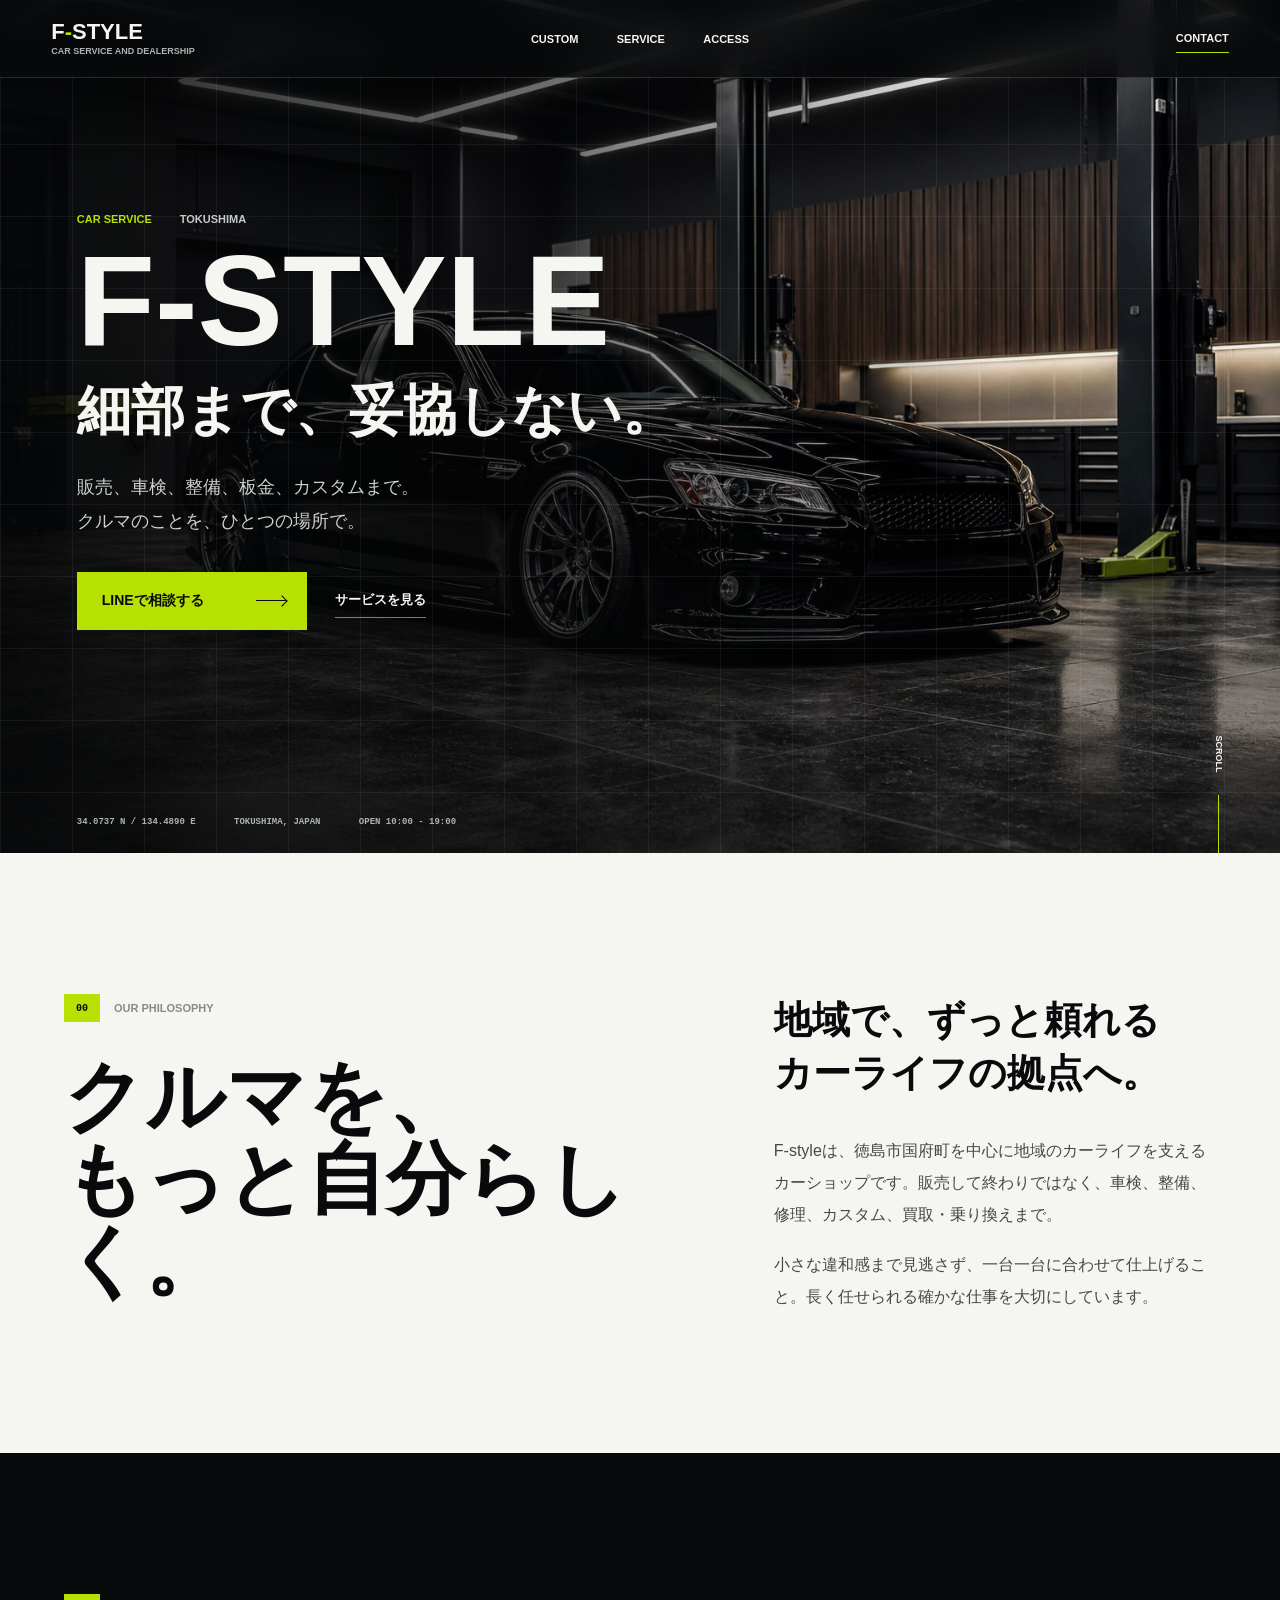
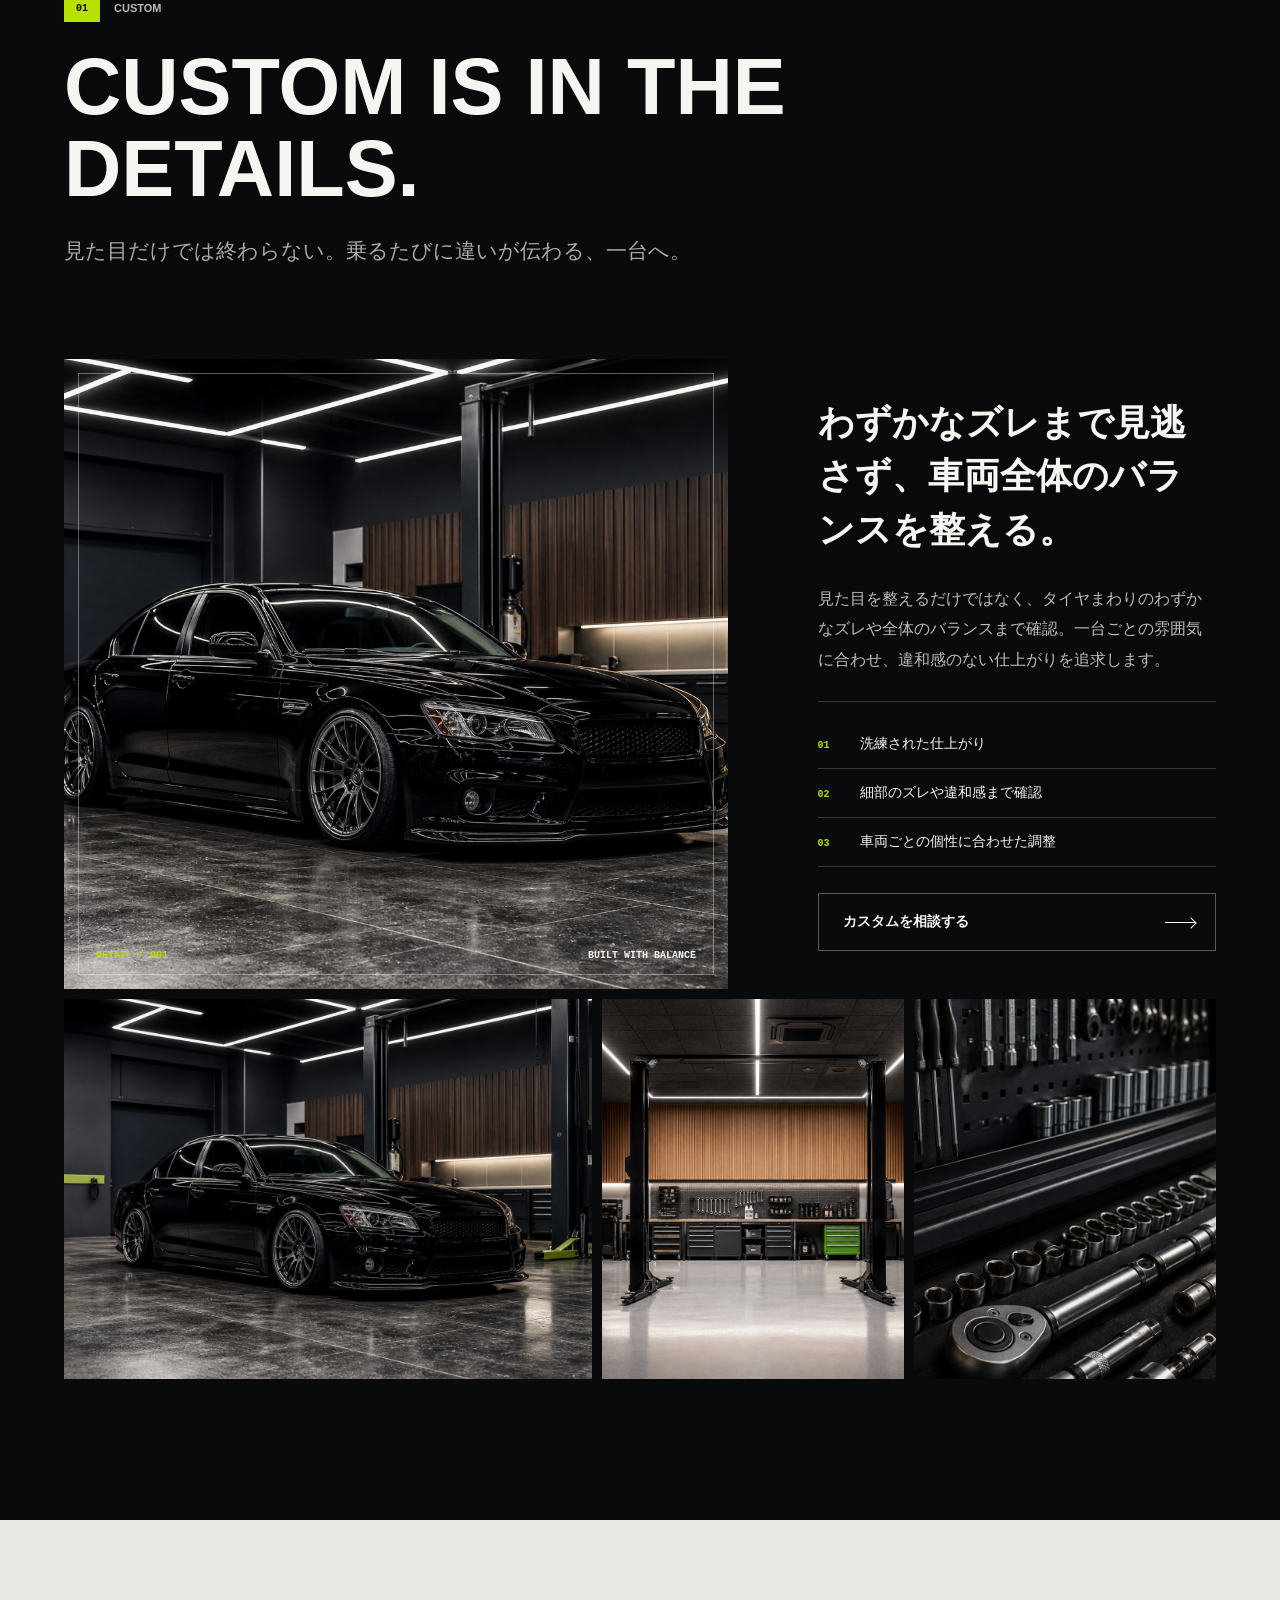
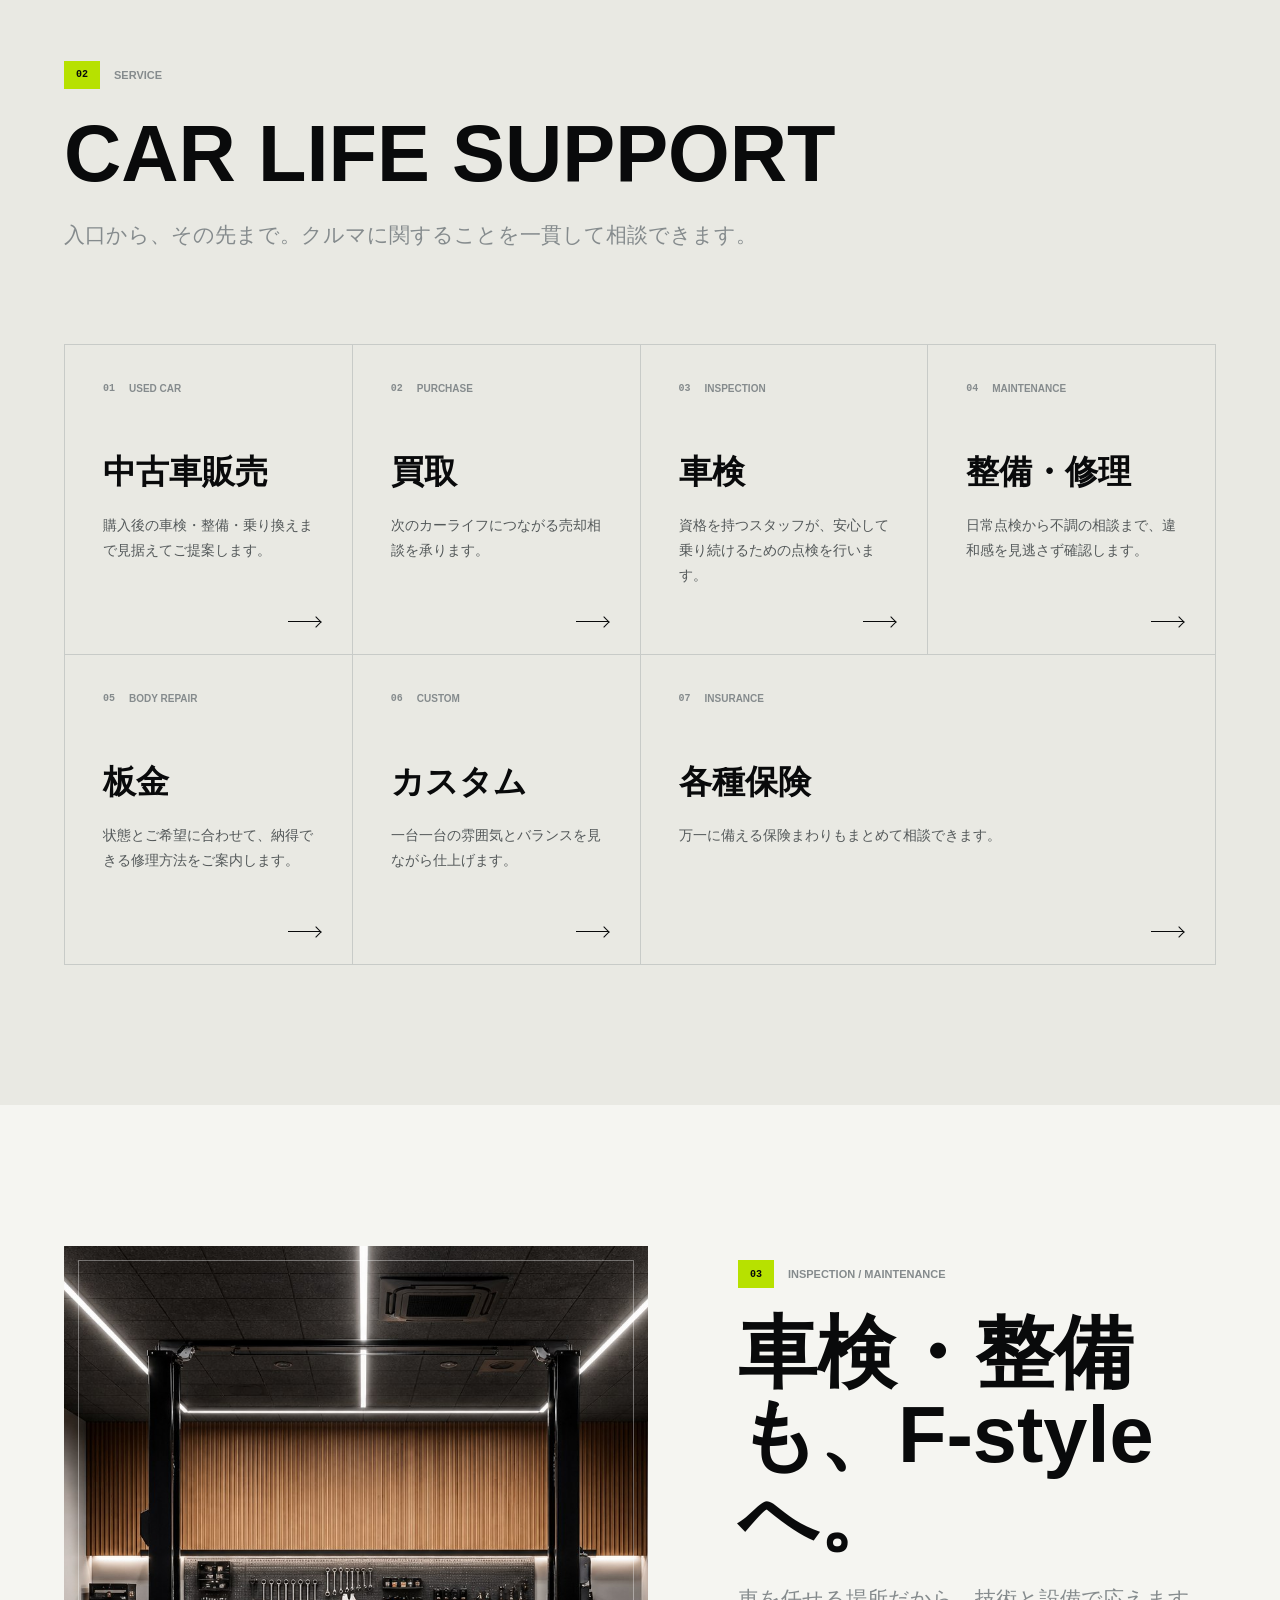
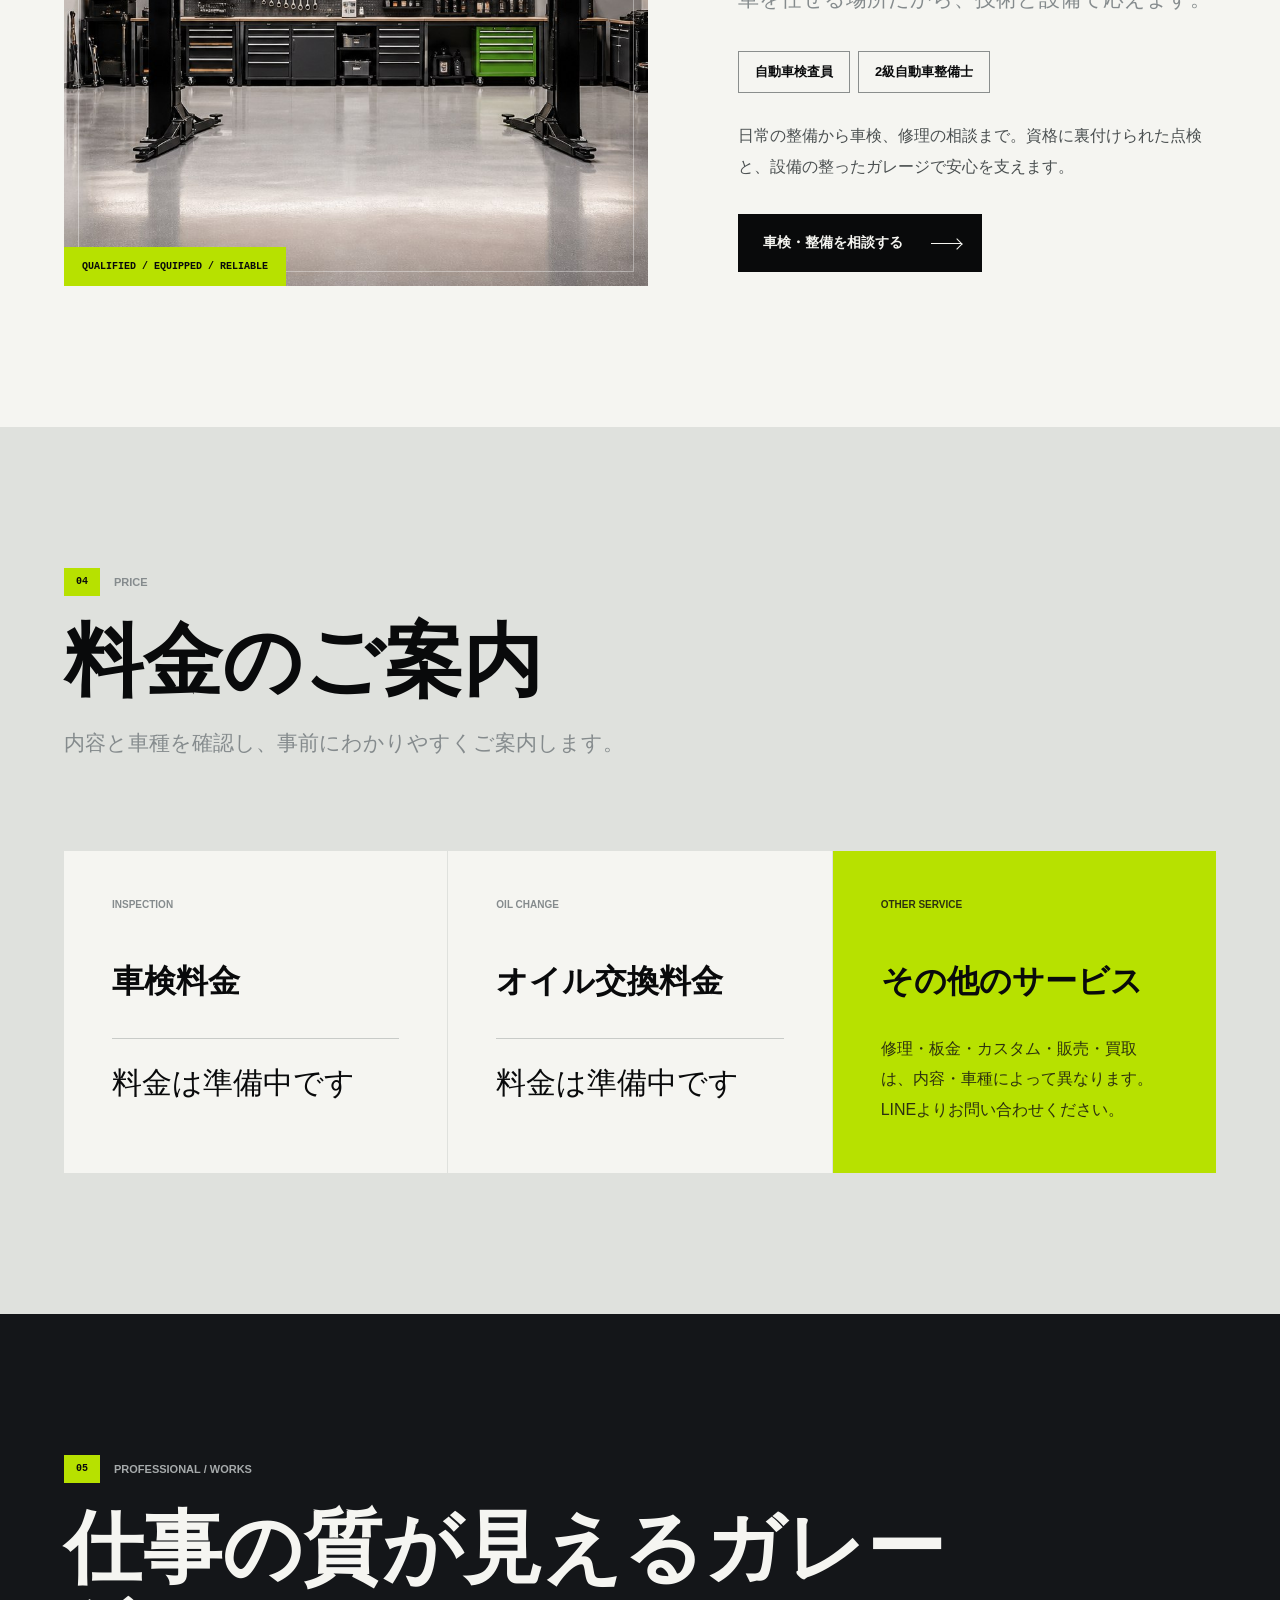
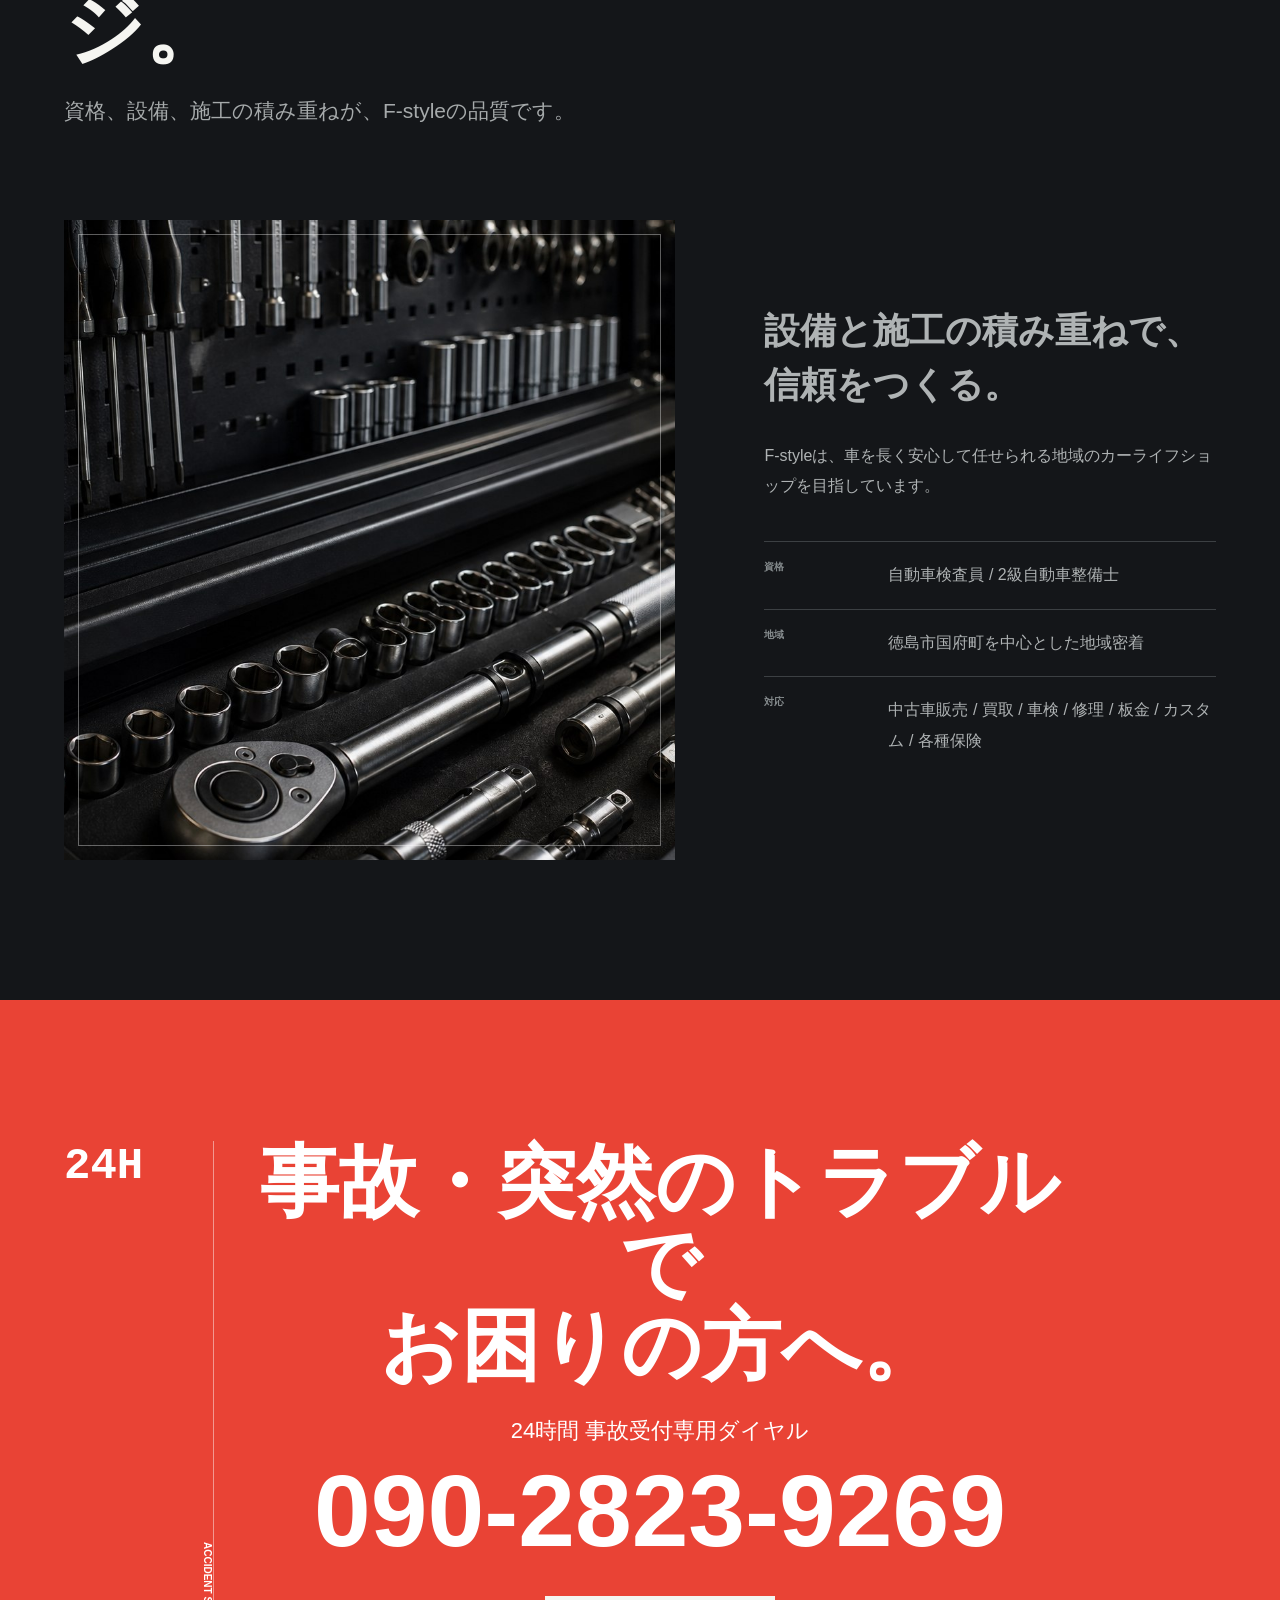
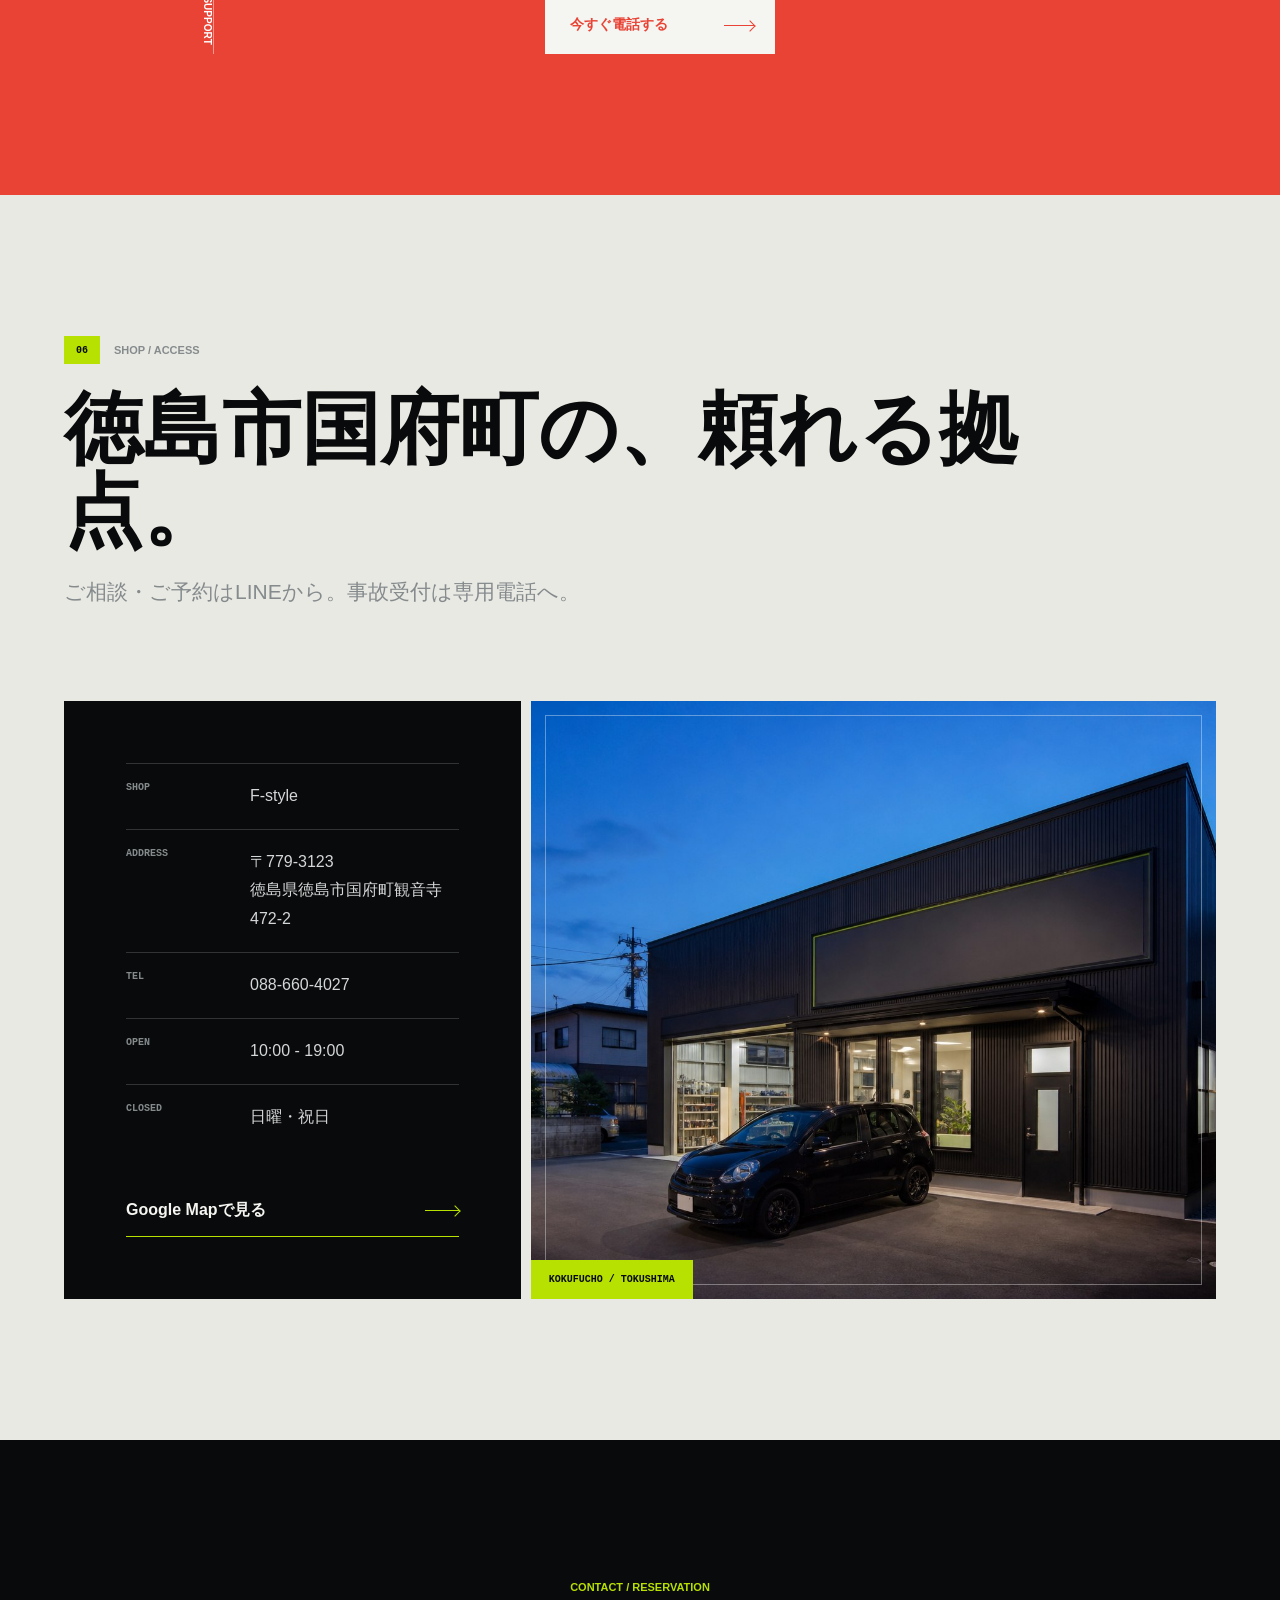
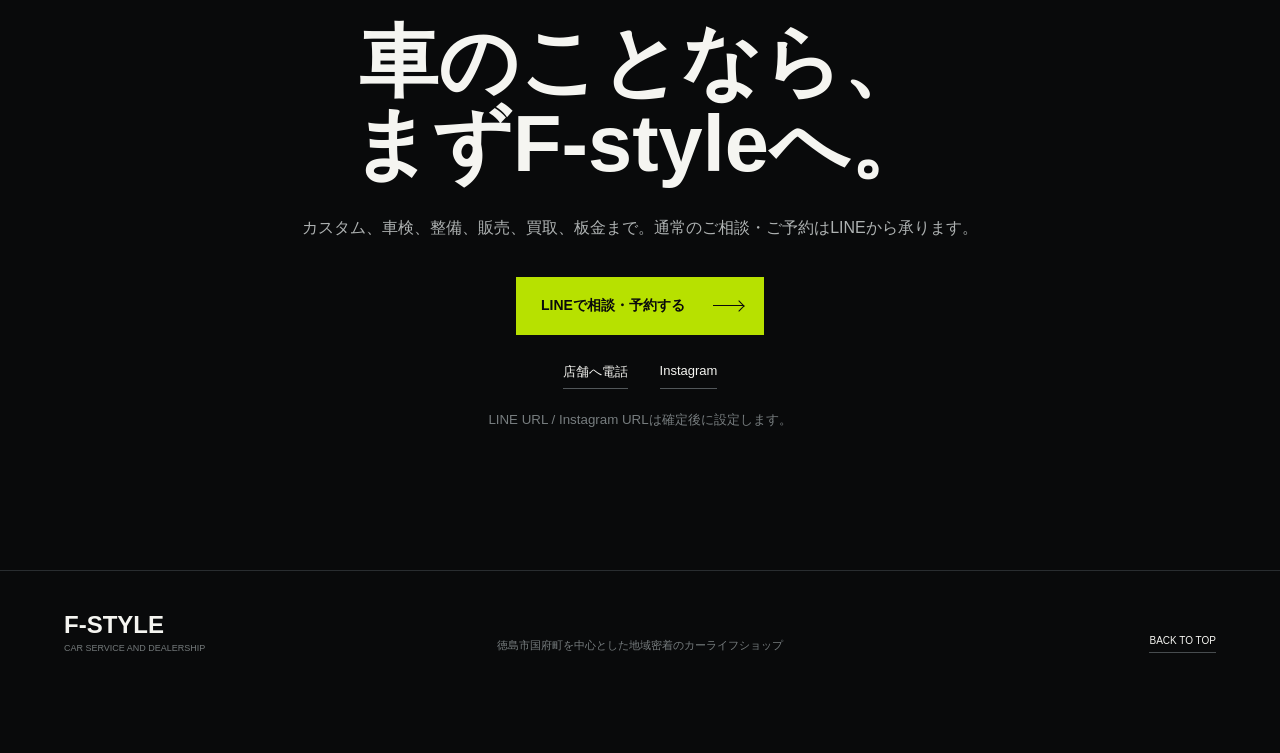
==== commit 1e8843ed: "Replace site photos with cohesive concept imagery" ====
--- a/index.html
+++ b/index.html
@@ -7,7 +7,7 @@
   <meta name="description" content="徳島市国府町のF-style。中古車販売・買取・車検・整備・修理・板金・カスタムまで、地域のカーライフをトータルサポート。">
   <meta property="og:title" content="F-style｜徳島市国府町のカーライフショップ">
   <meta property="og:description" content="カスタム、車検、整備、中古車販売まで。徳島市国府町を中心に地域のカーライフを支えます。">
-  <meta property="og:image" content="https://252595tana-alt.github.io/f-style-lp/public/instagram-grid-01.png">
+  <meta property="og:image" content="https://252595tana-alt.github.io/f-style-lp/public/concept-custom-car.jpg">
   <meta name="twitter:card" content="summary_large_image">
   <link rel="stylesheet" href="app/globals.css">
 </head>
@@ -20,7 +20,7 @@
   </header>
 
   <section id="top" class="hero">
-    <div class="hero-media" aria-hidden="true"><video autoplay loop muted playsinline preload="metadata" poster="public/instagram-grid-01.png"><source src="public/hero-video.mp4" type="video/mp4"></video></div>
+    <div class="hero-media" aria-hidden="true"><video autoplay loop muted playsinline preload="metadata" poster="public/concept-custom-car.jpg"><source src="public/hero-video.mp4" type="video/mp4"></video></div>
     <div class="hero-grid" aria-hidden="true"></div>
     <div class="hero-copy">
       <p class="hero-kicker"><span>CAR SERVICE</span><span>TOKUSHIMA</span></p>
@@ -40,10 +40,10 @@
   <section id="custom" class="custom section-pad dark-band">
     <div class="section-title"><div class="section-kicker"><span>01</span><p>CUSTOM</p></div><h2>CUSTOM IS IN THE DETAILS.</h2><p class="section-lead">見た目だけでは終わらない。乗るたびに違いが伝わる、一台へ。</p></div>
     <div class="custom-grid">
-      <figure class="custom-photo reveal"><img src="public/instagram-grid-02.png" alt="F-styleのリフトと整備設備、工具の写真" loading="lazy"><figcaption><span>DETAIL / 001</span> BUILT WITH BALANCE</figcaption></figure>
+      <figure class="custom-photo reveal"><img src="public/concept-custom-car.jpg" alt="カスタム車両を表現したイメージ画像" loading="lazy"><figcaption><span>DETAIL / 001</span> BUILT WITH BALANCE</figcaption></figure>
       <div class="custom-copy reveal"><p class="large-copy">わずかなズレまで見逃さず、車両全体のバランスを整える。</p><p>見た目を整えるだけではなく、タイヤまわりのわずかなズレや全体のバランスまで確認。一台ごとの雰囲気に合わせ、違和感のない仕上がりを追求します。</p><ul><li><span>01</span>洗練された仕上がり</li><li><span>02</span>細部のズレや違和感まで確認</li><li><span>03</span>車両ごとの個性に合わせた調整</li></ul><a class="cta cta-light" href="#contact"><span>カスタムを相談する</span><i aria-hidden="true"></i></a></div>
     </div>
-    <div class="photo-strip" aria-label="施工・店舗写真"><figure class="photo-wide reveal"><img src="public/instagram-grid-01.png" alt="F-styleの車両と店舗写真" loading="lazy"></figure><figure class="photo-tall reveal"><img src="public/instagram-grid-02.png" alt="F-styleの整備設備とガレージ写真" loading="lazy"></figure><figure class="photo-detail reveal"><img src="public/instagram-grid-02.png" alt="F-styleこだわりの工具と設備" loading="lazy"></figure></div>
+    <div class="photo-strip" aria-label="車両・整備イメージ"><figure class="photo-wide reveal"><img src="public/concept-custom-car.jpg" alt="洗練されたカスタム車両のイメージ画像" loading="lazy"></figure><figure class="photo-tall reveal"><img src="public/concept-service-garage.jpg" alt="整備ガレージのイメージ画像" loading="lazy"></figure><figure class="photo-detail reveal"><img src="public/concept-tool-detail.jpg" alt="整備工具のイメージ画像" loading="lazy"></figure></div>
   </section>
 
   <section id="service" class="service section-pad">
@@ -60,7 +60,7 @@
   </section>
 
   <section class="maintenance section-pad">
-    <div class="maintenance-visual reveal"><img src="public/instagram-grid-02.png" alt="F-styleの整備工場とリフト設備" loading="lazy"><span>QUALIFIED / EQUIPPED / RELIABLE</span></div>
+    <div class="maintenance-visual reveal"><img src="public/concept-service-garage.jpg" alt="車検・整備設備を表現したイメージ画像" loading="lazy"><span>QUALIFIED / EQUIPPED / RELIABLE</span></div>
     <div class="maintenance-copy reveal"><div class="section-title"><div class="section-kicker"><span>03</span><p>INSPECTION / MAINTENANCE</p></div><h2>車検・整備も、F-styleへ。</h2><p class="section-lead">車を任せる場所だから、技術と設備で応えます。</p></div><div class="license-list"><span>自動車検査員</span><span>2級自動車整備士</span></div><p class="body-copy">日常の整備から車検、修理の相談まで。資格に裏付けられた点検と、設備の整ったガレージで安心を支えます。</p><a class="cta cta-dark" href="#contact"><span>車検・整備を相談する</span><i aria-hidden="true"></i></a></div>
   </section>
 
@@ -71,14 +71,14 @@
 
   <section class="works section-pad">
     <div class="section-title"><div class="section-kicker"><span>05</span><p>PROFESSIONAL / WORKS</p></div><h2>仕事の質が見えるガレージ。</h2><p class="section-lead">資格、設備、施工の積み重ねが、F-styleの品質です。</p></div>
-    <div class="works-layout"><div class="works-image reveal"><img src="public/instagram-grid-01.png" alt="F-styleの店舗と施工車両" loading="lazy"></div><div class="works-copy reveal"><p class="large-copy">設備と施工の積み重ねで、信頼をつくる。</p><p>F-styleは、車を長く安心して任せられる地域のカーライフショップを目指しています。</p><dl><div><dt>資格</dt><dd>自動車検査員 / 2級自動車整備士</dd></div><div><dt>地域</dt><dd>徳島市国府町を中心とした地域密着</dd></div><div><dt>対応</dt><dd>中古車販売 / 買取 / 車検 / 修理 / 板金 / カスタム / 各種保険</dd></div></dl></div></div>
+    <div class="works-layout"><div class="works-image reveal"><img src="public/concept-tool-detail.jpg" alt="丁寧な整備品質を表現した工具のイメージ画像" loading="lazy"></div><div class="works-copy reveal"><p class="large-copy">設備と施工の積み重ねで、信頼をつくる。</p><p>F-styleは、車を長く安心して任せられる地域のカーライフショップを目指しています。</p><dl><div><dt>資格</dt><dd>自動車検査員 / 2級自動車整備士</dd></div><div><dt>地域</dt><dd>徳島市国府町を中心とした地域密着</dd></div><div><dt>対応</dt><dd>中古車販売 / 買取 / 車検 / 修理 / 板金 / カスタム / 各種保険</dd></div></dl></div></div>
   </section>
 
   <section id="accident" class="accident section-pad"><div class="accident-label"><span>24H</span><p>ACCIDENT SUPPORT</p></div><div class="accident-inner reveal"><h2>事故・突然のトラブルで<br>お困りの方へ。</h2><p>24時間 事故受付専用ダイヤル</p><strong>090-2823-9269</strong><a class="cta cta-tel" href="tel:090-2823-9269"><span>今すぐ電話する</span><i aria-hidden="true"></i></a></div></section>
 
   <section id="access" class="access section-pad">
     <div class="section-title"><div class="section-kicker"><span>06</span><p>SHOP / ACCESS</p></div><h2>徳島市国府町の、頼れる拠点。</h2><p class="section-lead">ご相談・ご予約はLINEから。事故受付は専用電話へ。</p></div>
-    <div class="access-grid"><div class="shop-info reveal"><dl><div><dt>SHOP</dt><dd>F-style</dd></div><div><dt>ADDRESS</dt><dd>〒779-3123<br>徳島県徳島市国府町観音寺472-2</dd></div><div><dt>TEL</dt><dd><a href="tel:088-660-4027">088-660-4027</a></dd></div><div><dt>OPEN</dt><dd>10:00 - 19:00</dd></div><div><dt>CLOSED</dt><dd>日曜・祝日</dd></div></dl><a class="map-link" href="https://maps.app.goo.gl/9BNQNkYi8Hsa97Bm7?g_st=ic" target="_blank" rel="noreferrer"><span>Google Mapで見る</span><i aria-hidden="true"></i></a></div><div class="access-image reveal"><img src="public/instagram-grid-01.png" alt="F-styleの店舗と看板" loading="lazy"><span>KOKUFUCHO / TOKUSHIMA</span></div></div>
+    <div class="access-grid"><div class="shop-info reveal"><dl><div><dt>SHOP</dt><dd>F-style</dd></div><div><dt>ADDRESS</dt><dd>〒779-3123<br>徳島県徳島市国府町観音寺472-2</dd></div><div><dt>TEL</dt><dd><a href="tel:088-660-4027">088-660-4027</a></dd></div><div><dt>OPEN</dt><dd>10:00 - 19:00</dd></div><div><dt>CLOSED</dt><dd>日曜・祝日</dd></div></dl><a class="map-link" href="https://maps.app.goo.gl/9BNQNkYi8Hsa97Bm7?g_st=ic" target="_blank" rel="noreferrer"><span>Google Mapで見る</span><i aria-hidden="true"></i></a></div><div class="access-image reveal"><img src="public/concept-shop-exterior.jpg" alt="カーショップ外観のイメージ画像" loading="lazy"><span>KOKUFUCHO / TOKUSHIMA</span></div></div>
   </section>
 
   <section id="contact" class="contact section-pad"><p>CONTACT / RESERVATION</p><h2>車のことなら、<br>まずF-styleへ。</h2><span>カスタム、車検、整備、販売、買取、板金まで。通常のご相談・ご予約はLINEから承ります。</span><a class="cta cta-line" href="#contact"><span>LINEで相談・予約する</span><i aria-hidden="true"></i></a><div class="sub-links"><a href="tel:088-660-4027">店舗へ電話</a><a href="#contact">Instagram</a></div><small>LINE URL / Instagram URLは確定後に設定します。</small></section>
--- a/app/globals.css
+++ b/app/globals.css
@@ -97,9 +97,9 @@
 .photo-strip { display: grid; gap: 10px; grid-template-columns: 1.4fr 0.8fr 0.8fr; margin-top: 10px; }
 .photo-strip figure { height: 380px; margin: 0; overflow: hidden; position: relative; }
 .photo-strip img { height: 100%; object-fit: cover; width: 100%; }
-.photo-wide img { object-position: 15% center; transform: scale(1.2); }
-.photo-tall img { object-position: 50% center; transform: scale(1.3); }
-.photo-detail img { object-position: 87% center; transform: scale(1.55); }
+.photo-wide img { object-position: center; transform: scale(1.05); }
+.photo-tall img { object-position: center; transform: scale(1.05); }
+.photo-detail img { object-position: center; transform: scale(1.05); }
 
 .service { background: var(--paper); }
 .service-grid { border-left: 1px solid var(--line); border-top: 1px solid var(--line); display: grid; grid-template-columns: repeat(4, minmax(0, 1fr)); }
@@ -119,7 +119,7 @@
 .maintenance { background: var(--white); display: grid; gap: clamp(42px, 7vw, 100px); grid-template-columns: minmax(0, 1.1fr) minmax(300px, 0.9fr); }
 .maintenance-visual, .works-image, .access-image { min-height: 640px; overflow: hidden; position: relative; }
 .maintenance-visual img, .works-image img, .access-image img { height: 100%; inset: 0; object-fit: cover; position: absolute; width: 100%; }
-.maintenance-visual img { object-position: 52% center; transform: scale(1.27); }
+.maintenance-visual img { object-position: center; transform: scale(1.05); }
 .maintenance-visual span, .access-image span { background: var(--acid); bottom: 0; color: var(--black); font: 800 10px var(--font-geist-mono), monospace; left: 0; padding: 14px 18px; position: absolute; z-index: 2; }
 .maintenance-copy { align-self: center; }
 .maintenance-copy .section-title { margin-bottom: 34px; }
@@ -140,7 +140,7 @@
 .works { background: var(--graphite); color: var(--white); }
 .works .section-lead, .works .section-kicker p { color: #a6aaab; }
 .works-layout { display: grid; gap: clamp(42px, 7vw, 96px); grid-template-columns: minmax(0, 1.15fr) minmax(300px, 0.85fr); }
-.works-image img { object-position: 15% center; transform: scale(1.25); }
+.works-image img { object-position: center; transform: scale(1.08); }
 .works-copy { align-self: center; color: #afb3b4; line-height: 1.9; }
 .works-copy > p { margin: 0 0 28px; }
 .works-copy dl, .shop-info dl { display: grid; margin: 40px 0 0; }
@@ -166,7 +166,7 @@
 .map-link i { background: var(--acid); height: 1px; position: relative; width: 34px; }
 .map-link i::after { border-right: 1px solid var(--acid); border-top: 1px solid var(--acid); content: ''; height: 7px; position: absolute; right: 0; top: -3px; transform: rotate(45deg); width: 7px; }
 .access-image { min-height: 590px; }
-.access-image img { object-position: 15% center; transform: scale(1.18); }
+.access-image img { object-position: center; transform: scale(1.05); }
 
 .contact { background: var(--black); color: var(--white); min-height: 74svh; text-align: center; }
 .contact > p { color: var(--acid); font-size: 11px; font-weight: 800; margin: 0 0 28px; }
@@ -232,22 +232,20 @@
   .section-title { margin-bottom: 46px; }
   .section-title h2, .intro h2, .accident h2, .contact h2 { font-size: clamp(36px, 11vw, 54px); }
   .custom-photo, .maintenance-visual, .works-image, .access-image { min-height: 430px; }
-  .custom-photo img { object-position: 51% center; transform: scale(1.34); }
+  .custom-photo img { object-position: center; transform: scale(1.1); }
   .custom-photo figcaption { bottom: 24px; left: 24px; right: 24px; }
   .custom-photo figcaption span { display: none; }
   .photo-strip { grid-template-columns: 1fr 1fr; }
   .photo-strip figure { height: 250px; }
   .photo-wide { grid-column: 1 / -1; }
-  .photo-wide img { transform: scale(1.4); }
-  .photo-tall img, .photo-detail img { transform: scale(1.6); }
+  .photo-wide img, .photo-tall img, .photo-detail img { transform: scale(1.1); }
   .service-grid { grid-template-columns: 1fr; }
   .service-card:last-child { grid-column: auto; }
   .service-card { min-height: 250px; }
   .service-card h3 { margin-top: 38px; }
   .price-grid, .access-grid { grid-template-columns: 1fr; }
   .price-card { min-height: 245px; }
-  .maintenance-visual img { transform: scale(1.5); }
-  .works-image img, .access-image img { transform: scale(1.45); }
+  .maintenance-visual img, .works-image img, .access-image img { transform: scale(1.1); }
   .works-copy dl div, .shop-info dl div { grid-template-columns: 1fr; }
   .accident { gap: 30px; grid-template-columns: 1fr; }
   .accident-label { border-bottom: 1px solid rgb(255 255 255 / 0.45); border-right: 0; flex-direction: row; padding-bottom: 20px; }
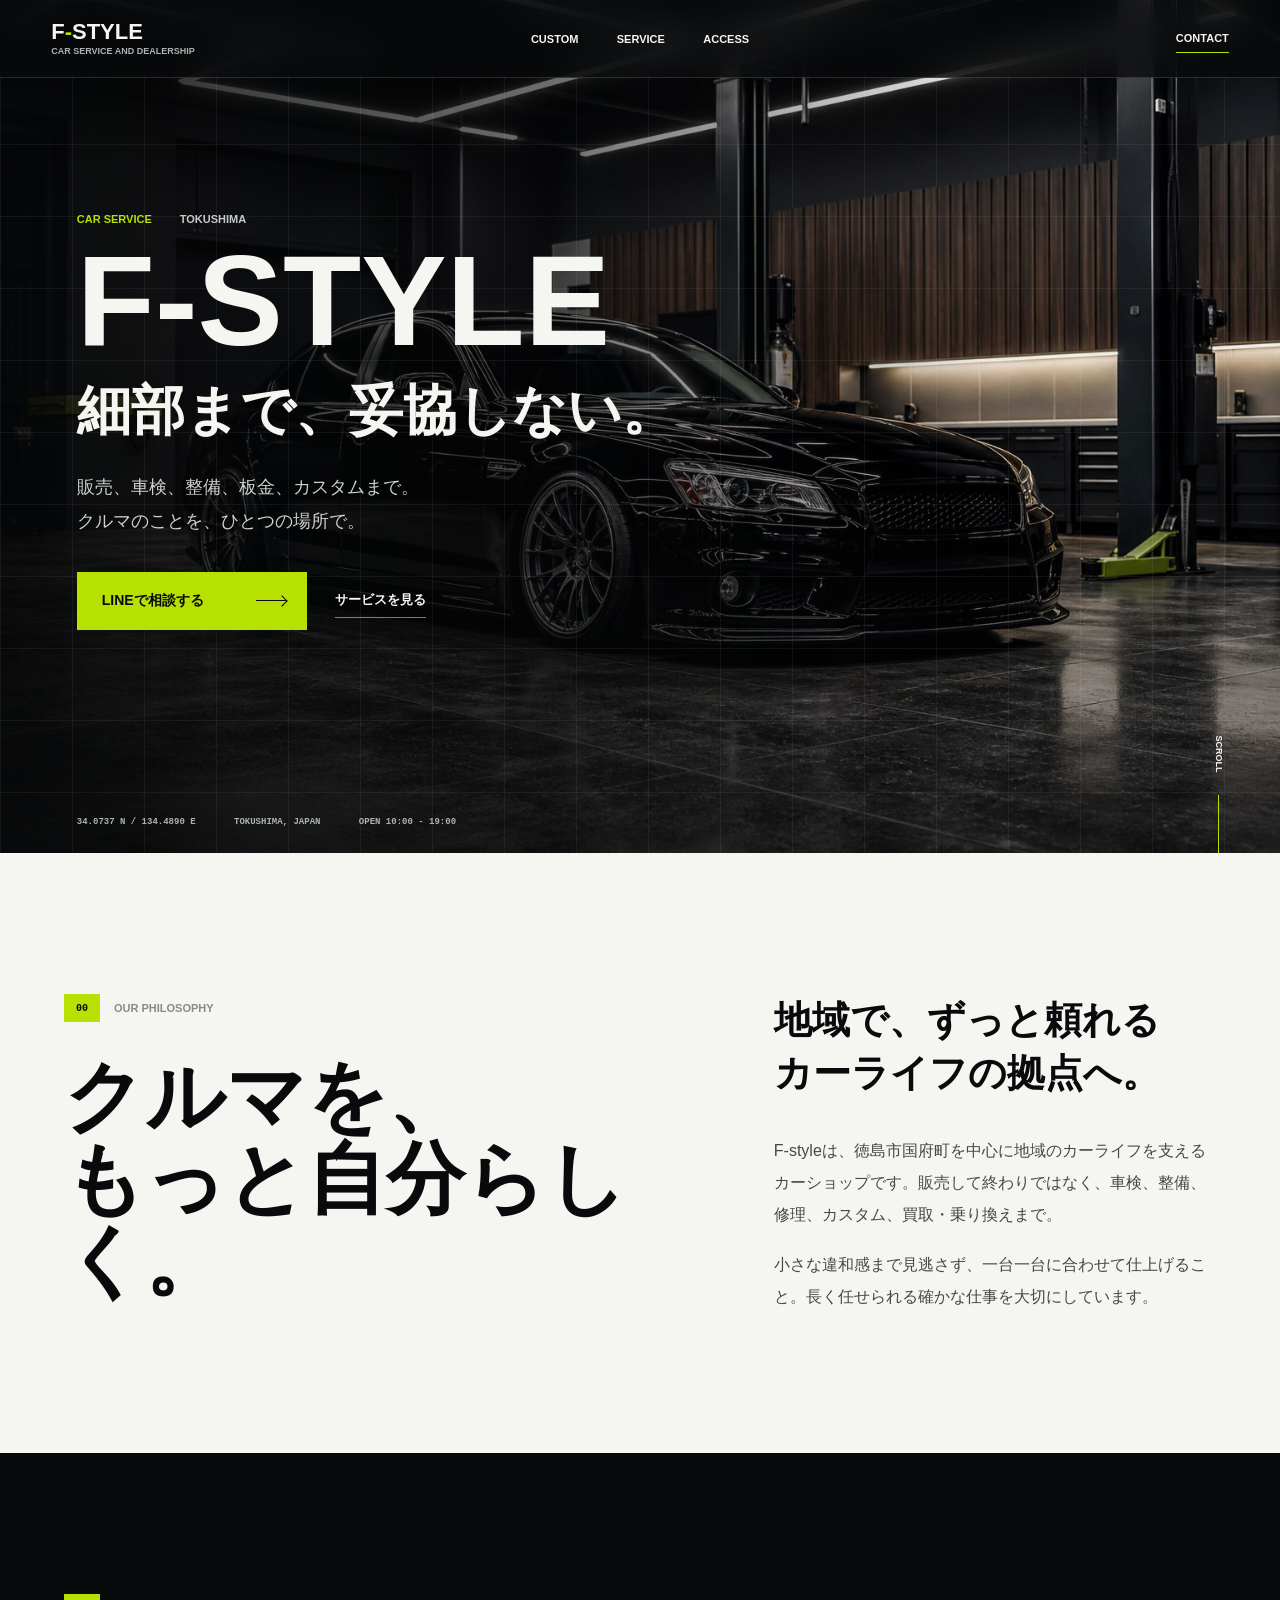
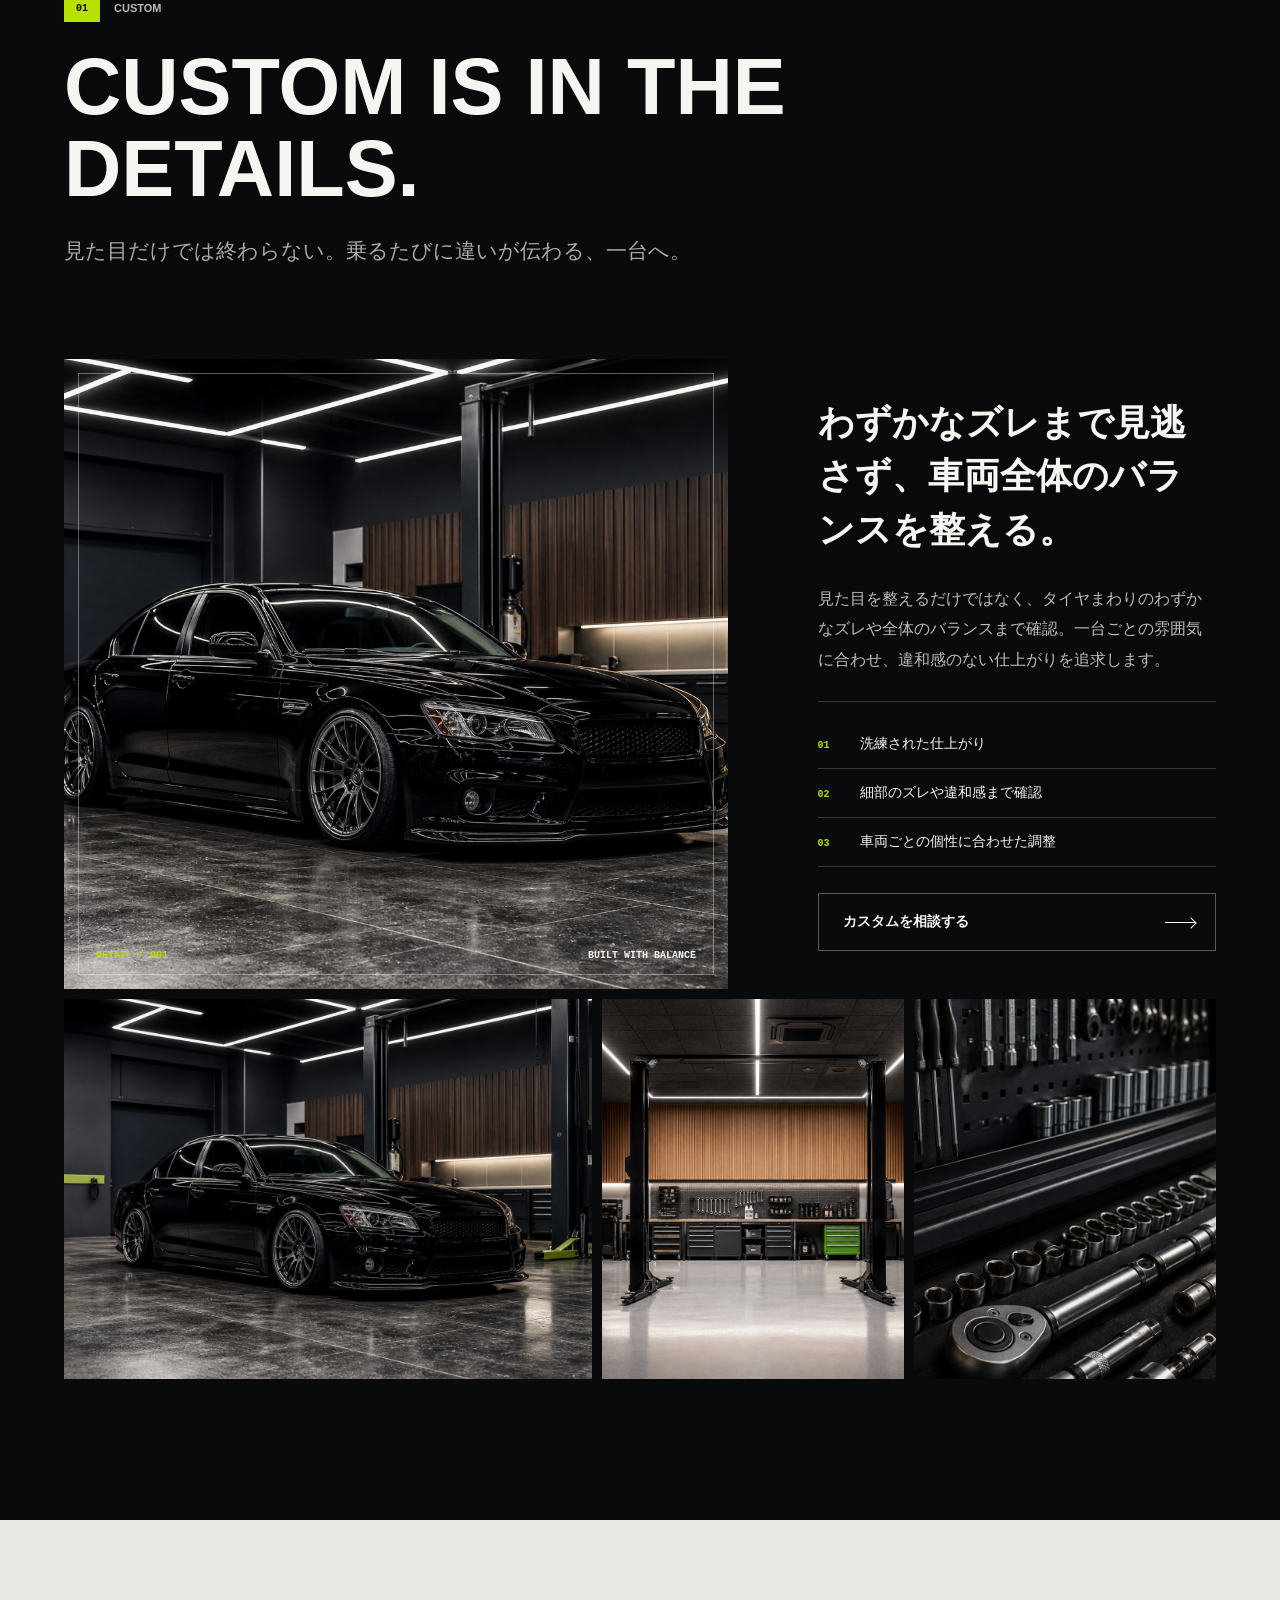
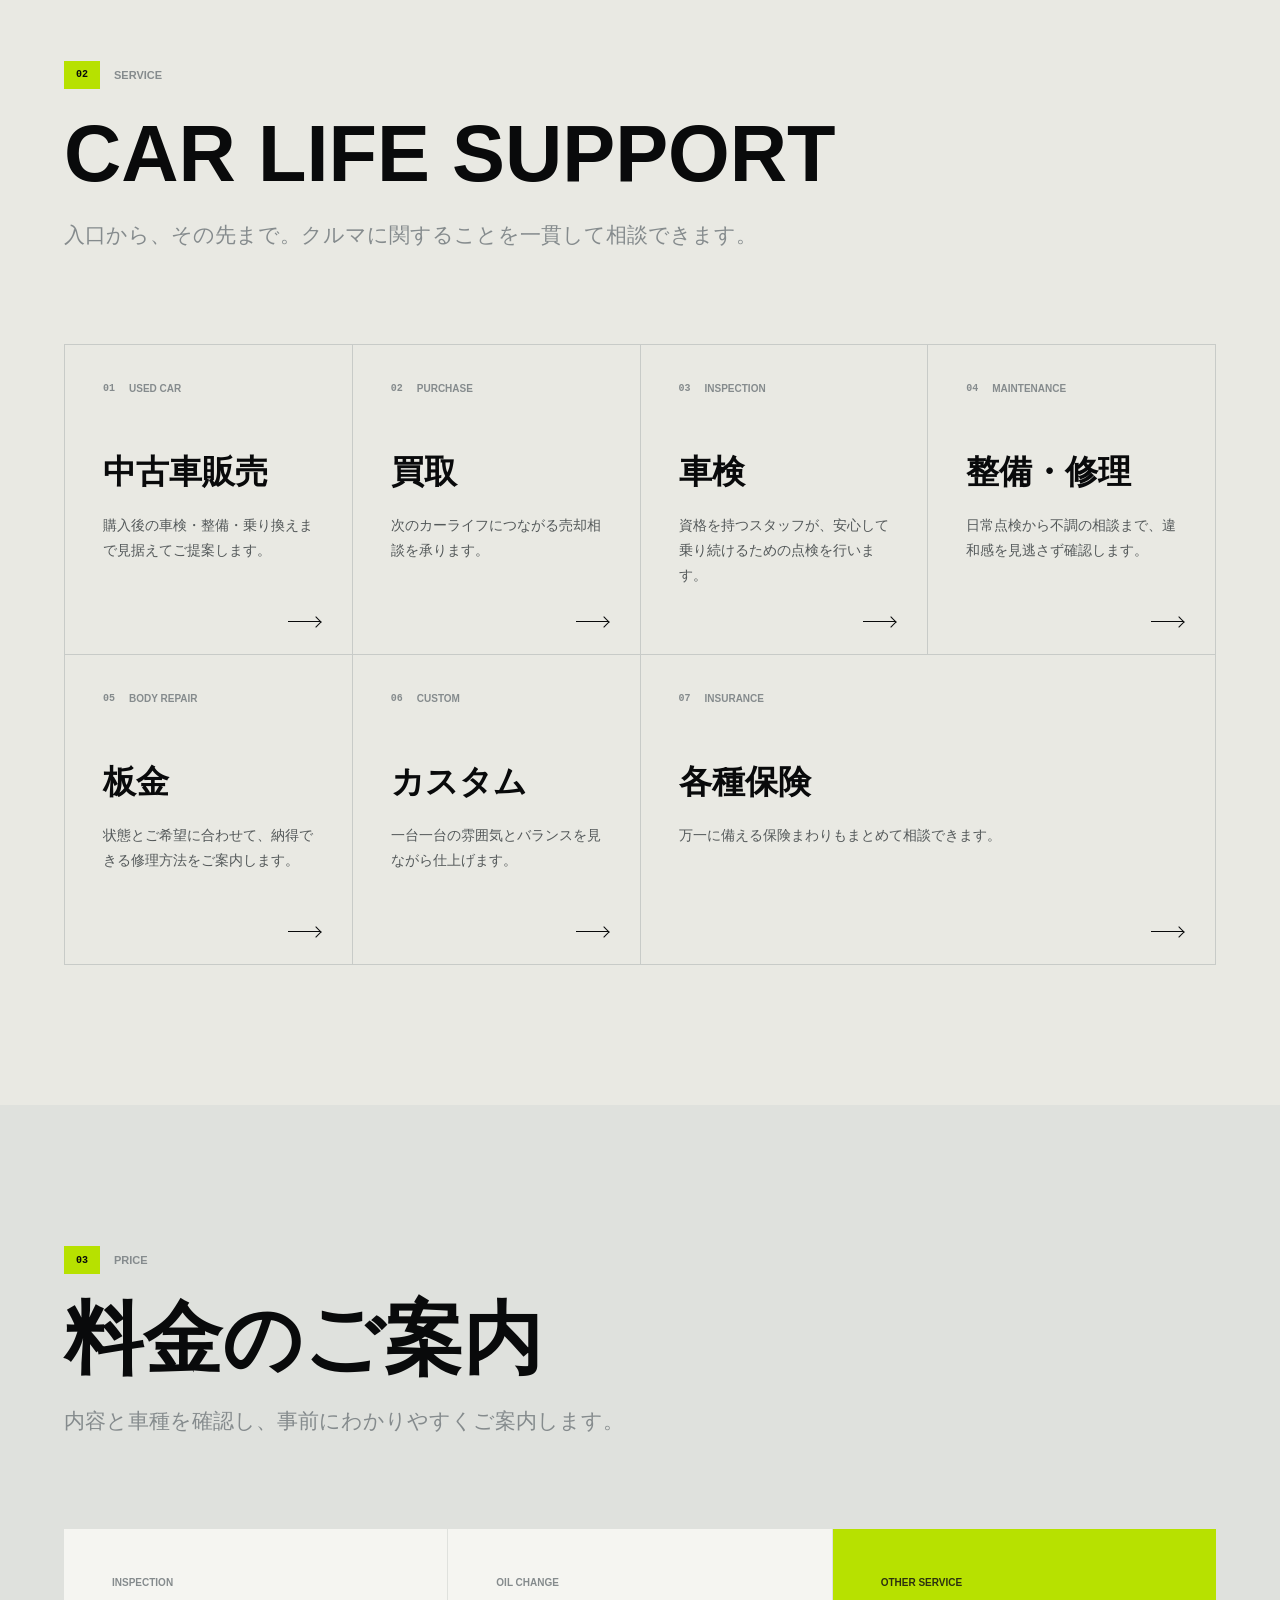
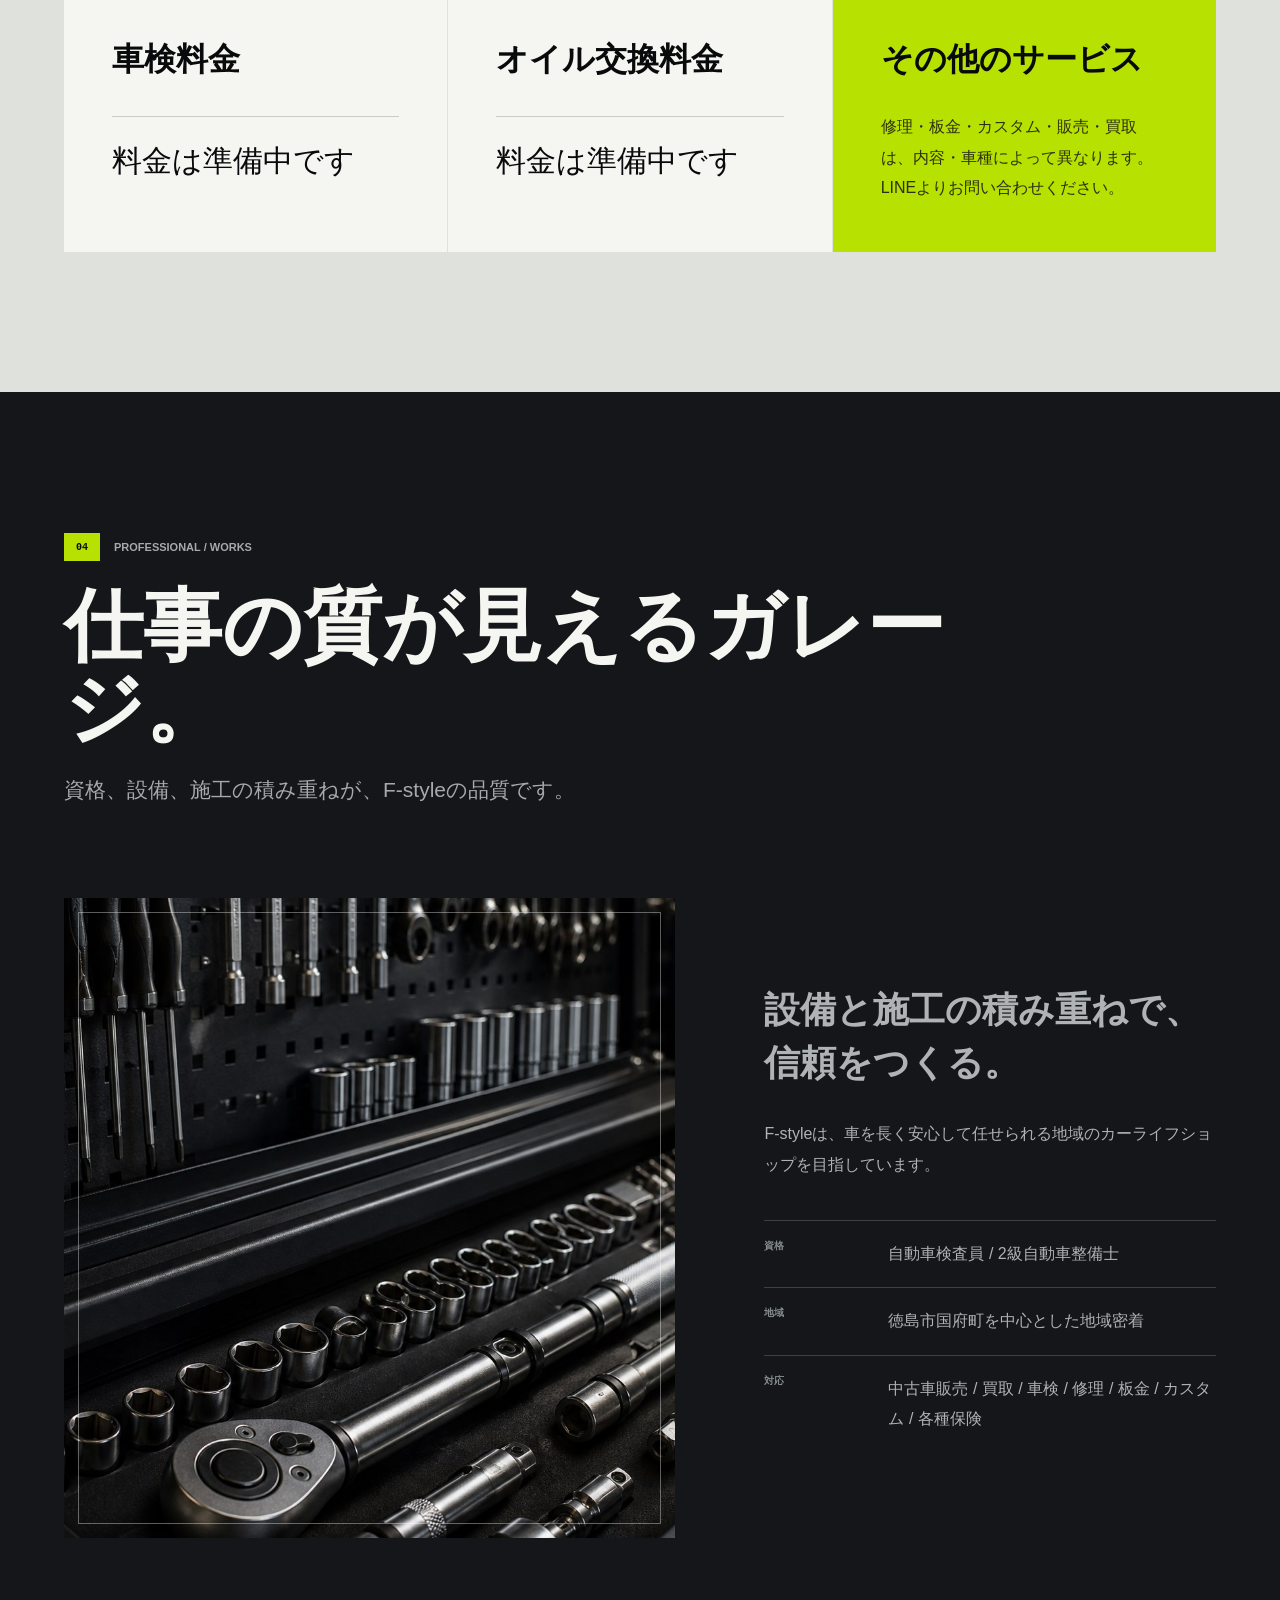
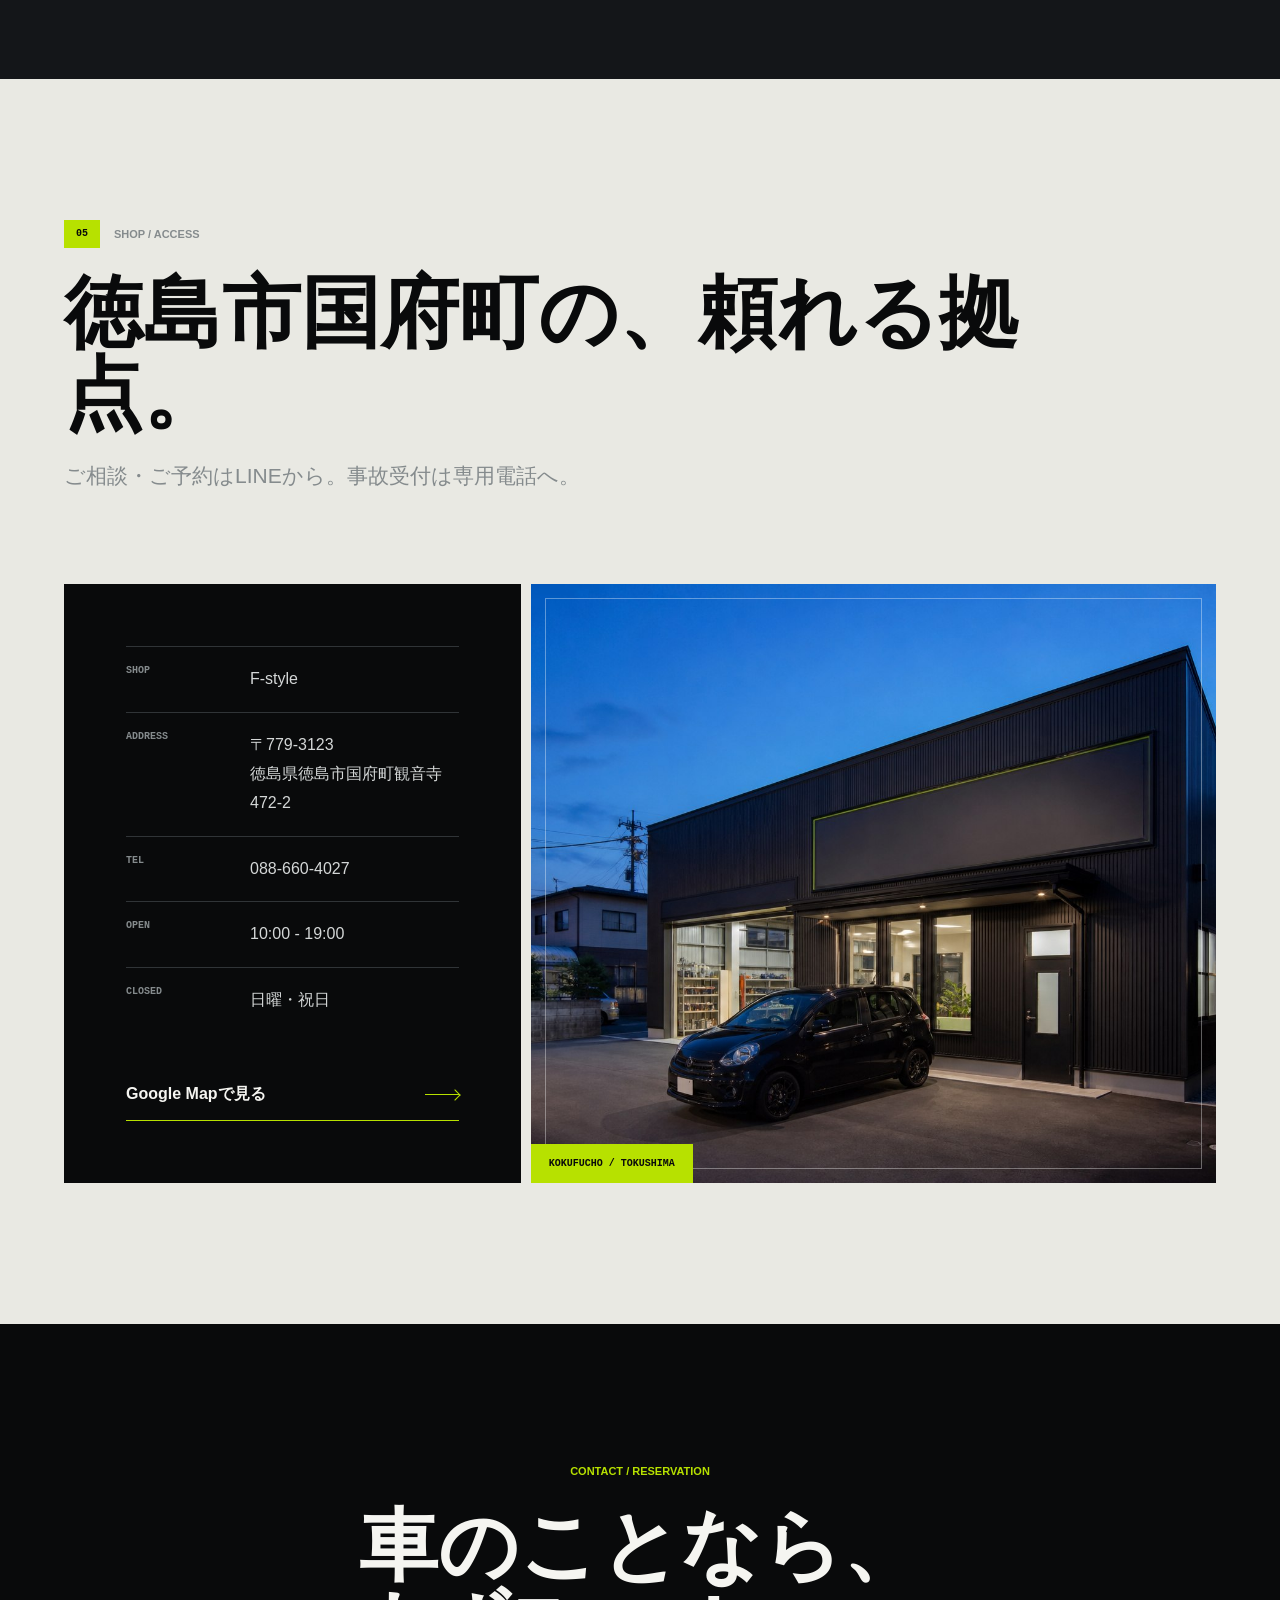
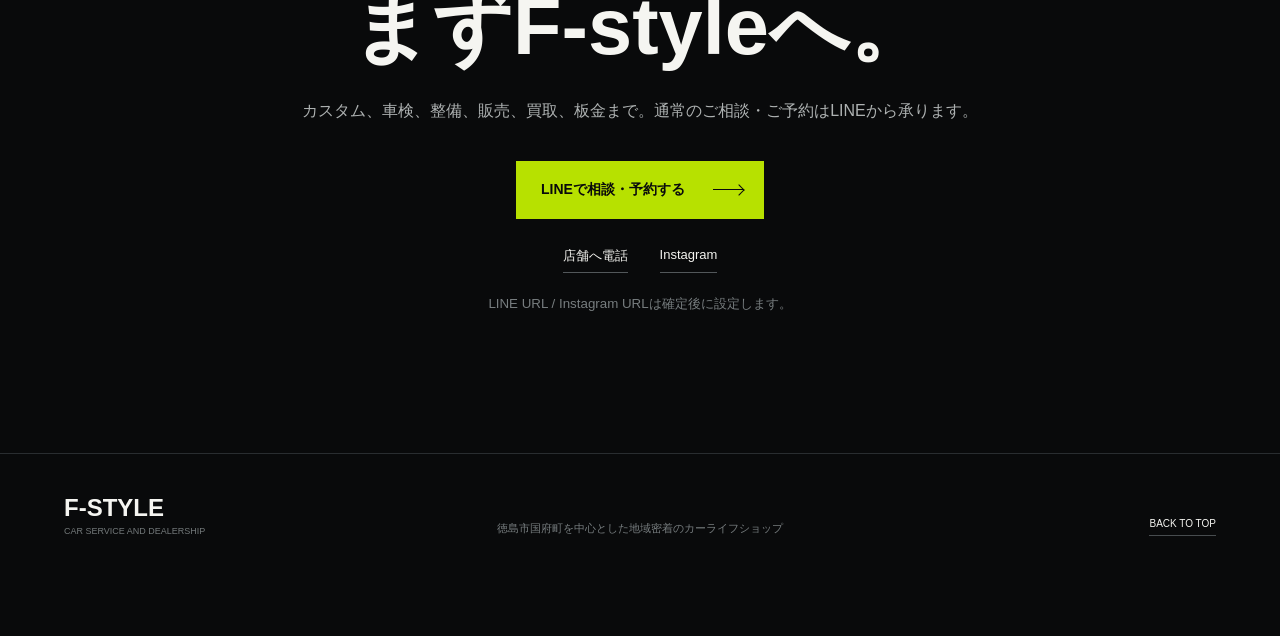
==== commit 1182daf8: "Remove maintenance and accident feature sections" ====
--- a/index.html
+++ b/index.html
@@ -59,25 +59,18 @@
     </div>
   </section>
 
-  <section class="maintenance section-pad">
-    <div class="maintenance-visual reveal"><img src="public/concept-service-garage.jpg" alt="車検・整備設備を表現したイメージ画像" loading="lazy"><span>QUALIFIED / EQUIPPED / RELIABLE</span></div>
-    <div class="maintenance-copy reveal"><div class="section-title"><div class="section-kicker"><span>03</span><p>INSPECTION / MAINTENANCE</p></div><h2>車検・整備も、F-styleへ。</h2><p class="section-lead">車を任せる場所だから、技術と設備で応えます。</p></div><div class="license-list"><span>自動車検査員</span><span>2級自動車整備士</span></div><p class="body-copy">日常の整備から車検、修理の相談まで。資格に裏付けられた点検と、設備の整ったガレージで安心を支えます。</p><a class="cta cta-dark" href="#contact"><span>車検・整備を相談する</span><i aria-hidden="true"></i></a></div>
-  </section>
-
   <section class="price section-pad">
-    <div class="section-title"><div class="section-kicker"><span>04</span><p>PRICE</p></div><h2>料金のご案内</h2><p class="section-lead">内容と車種を確認し、事前にわかりやすくご案内します。</p></div>
+    <div class="section-title"><div class="section-kicker"><span>03</span><p>PRICE</p></div><h2>料金のご案内</h2><p class="section-lead">内容と車種を確認し、事前にわかりやすくご案内します。</p></div>
     <div class="price-grid"><article class="price-card reveal"><p>INSPECTION</p><h3>車検料金</h3><strong>料金は準備中です</strong></article><article class="price-card reveal"><p>OIL CHANGE</p><h3>オイル交換料金</h3><strong>料金は準備中です</strong></article><article class="price-card price-note reveal"><p>OTHER SERVICE</p><h3>その他のサービス</h3><span>修理・板金・カスタム・販売・買取は、内容・車種によって異なります。LINEよりお問い合わせください。</span></article></div>
   </section>
 
   <section class="works section-pad">
-    <div class="section-title"><div class="section-kicker"><span>05</span><p>PROFESSIONAL / WORKS</p></div><h2>仕事の質が見えるガレージ。</h2><p class="section-lead">資格、設備、施工の積み重ねが、F-styleの品質です。</p></div>
+    <div class="section-title"><div class="section-kicker"><span>04</span><p>PROFESSIONAL / WORKS</p></div><h2>仕事の質が見えるガレージ。</h2><p class="section-lead">資格、設備、施工の積み重ねが、F-styleの品質です。</p></div>
     <div class="works-layout"><div class="works-image reveal"><img src="public/concept-tool-detail.jpg" alt="丁寧な整備品質を表現した工具のイメージ画像" loading="lazy"></div><div class="works-copy reveal"><p class="large-copy">設備と施工の積み重ねで、信頼をつくる。</p><p>F-styleは、車を長く安心して任せられる地域のカーライフショップを目指しています。</p><dl><div><dt>資格</dt><dd>自動車検査員 / 2級自動車整備士</dd></div><div><dt>地域</dt><dd>徳島市国府町を中心とした地域密着</dd></div><div><dt>対応</dt><dd>中古車販売 / 買取 / 車検 / 修理 / 板金 / カスタム / 各種保険</dd></div></dl></div></div>
   </section>
 
-  <section id="accident" class="accident section-pad"><div class="accident-label"><span>24H</span><p>ACCIDENT SUPPORT</p></div><div class="accident-inner reveal"><h2>事故・突然のトラブルで<br>お困りの方へ。</h2><p>24時間 事故受付専用ダイヤル</p><strong>090-2823-9269</strong><a class="cta cta-tel" href="tel:090-2823-9269"><span>今すぐ電話する</span><i aria-hidden="true"></i></a></div></section>
-
   <section id="access" class="access section-pad">
-    <div class="section-title"><div class="section-kicker"><span>06</span><p>SHOP / ACCESS</p></div><h2>徳島市国府町の、頼れる拠点。</h2><p class="section-lead">ご相談・ご予約はLINEから。事故受付は専用電話へ。</p></div>
+    <div class="section-title"><div class="section-kicker"><span>05</span><p>SHOP / ACCESS</p></div><h2>徳島市国府町の、頼れる拠点。</h2><p class="section-lead">ご相談・ご予約はLINEから。事故受付は専用電話へ。</p></div>
     <div class="access-grid"><div class="shop-info reveal"><dl><div><dt>SHOP</dt><dd>F-style</dd></div><div><dt>ADDRESS</dt><dd>〒779-3123<br>徳島県徳島市国府町観音寺472-2</dd></div><div><dt>TEL</dt><dd><a href="tel:088-660-4027">088-660-4027</a></dd></div><div><dt>OPEN</dt><dd>10:00 - 19:00</dd></div><div><dt>CLOSED</dt><dd>日曜・祝日</dd></div></dl><a class="map-link" href="https://maps.app.goo.gl/9BNQNkYi8Hsa97Bm7?g_st=ic" target="_blank" rel="noreferrer"><span>Google Mapで見る</span><i aria-hidden="true"></i></a></div><div class="access-image reveal"><img src="public/concept-shop-exterior.jpg" alt="カーショップ外観のイメージ画像" loading="lazy"><span>KOKUFUCHO / TOKUSHIMA</span></div></div>
   </section>
 
--- a/app/globals.css
+++ b/app/globals.css
@@ -70,7 +70,7 @@
 .section-kicker span { align-items: center; background: var(--acid); color: var(--black); display: inline-flex; font: 800 10px var(--font-geist-mono), monospace; height: 28px; justify-content: center; width: 36px; }
 .section-kicker p { color: var(--muted); font-size: 11px; font-weight: 800; margin: 0; }
 .section-title { margin: 0 0 clamp(46px, 7vw, 94px); max-width: 1020px; }
-.section-title h2, .intro h2, .accident h2, .contact h2 { font-size: clamp(38px, 6.2vw, 86px); font-weight: 650; line-height: 1.03; margin: 0; }
+.section-title h2, .intro h2, .contact h2 { font-size: clamp(38px, 6.2vw, 86px); font-weight: 650; line-height: 1.03; margin: 0; }
 .section-lead { color: var(--muted); font-size: clamp(16px, 1.8vw, 21px); line-height: 1.8; margin: 22px 0 0; }
 
 .intro { background: var(--white); display: grid; gap: clamp(44px, 10vw, 150px); grid-template-columns: minmax(0, 1fr) minmax(300px, 0.76fr); }
@@ -84,7 +84,7 @@
 .dark-band .section-kicker p { color: #b7bbbc; }
 .custom-grid { display: grid; gap: clamp(38px, 7vw, 110px); grid-template-columns: minmax(0, 1.25fr) minmax(300px, 0.75fr); }
 .custom-photo { margin: 0; min-height: 630px; overflow: hidden; position: relative; }
-.custom-photo::after, .works-image::after, .maintenance-visual::after, .access-image::after { border: 1px solid rgb(255 255 255 / 0.36); content: ''; inset: 14px; pointer-events: none; position: absolute; }
+.custom-photo::after, .works-image::after, .access-image::after { border: 1px solid rgb(255 255 255 / 0.36); content: ''; inset: 14px; pointer-events: none; position: absolute; }
 .custom-photo img { height: 100%; inset: 0; object-fit: cover; object-position: 48% center; position: absolute; transform: scale(1.06); width: 100%; }
 .custom-photo figcaption { bottom: 28px; display: flex; font: 700 10px var(--font-geist-mono), monospace; justify-content: space-between; left: 32px; position: absolute; right: 32px; z-index: 2; }
 .custom-photo figcaption span { color: var(--acid); }
@@ -116,16 +116,9 @@
 .service-card i::after { border-right: 1px solid currentColor; border-top: 1px solid currentColor; content: ''; height: 7px; position: absolute; right: 0; top: -3px; transform: rotate(45deg); width: 7px; }
 .service-card:last-child { grid-column: span 2; }
 
-.maintenance { background: var(--white); display: grid; gap: clamp(42px, 7vw, 100px); grid-template-columns: minmax(0, 1.1fr) minmax(300px, 0.9fr); }
-.maintenance-visual, .works-image, .access-image { min-height: 640px; overflow: hidden; position: relative; }
-.maintenance-visual img, .works-image img, .access-image img { height: 100%; inset: 0; object-fit: cover; position: absolute; width: 100%; }
-.maintenance-visual img { object-position: center; transform: scale(1.05); }
-.maintenance-visual span, .access-image span { background: var(--acid); bottom: 0; color: var(--black); font: 800 10px var(--font-geist-mono), monospace; left: 0; padding: 14px 18px; position: absolute; z-index: 2; }
-.maintenance-copy { align-self: center; }
-.maintenance-copy .section-title { margin-bottom: 34px; }
-.license-list { display: flex; flex-wrap: wrap; gap: 8px; margin-bottom: 28px; }
-.license-list span { border: 1px solid #8a8e8d; font-size: 13px; font-weight: 700; padding: 11px 16px; }
-.body-copy { color: #4b5051; line-height: 1.9; margin: 0 0 32px; max-width: 620px; }
+.works-image, .access-image { min-height: 640px; overflow: hidden; position: relative; }
+.works-image img, .access-image img { height: 100%; inset: 0; object-fit: cover; position: absolute; width: 100%; }
+.access-image span { background: var(--acid); bottom: 0; color: var(--black); font: 800 10px var(--font-geist-mono), monospace; left: 0; padding: 14px 18px; position: absolute; z-index: 2; }
 
 .price { background: #dfe1dd; }
 .price-grid { display: grid; gap: 1px; grid-template-columns: repeat(3, minmax(0, 1fr)); }
@@ -147,14 +140,6 @@
 .works-copy dl div, .shop-info dl div { border-top: 1px solid #3c4043; display: grid; gap: 14px; grid-template-columns: 110px 1fr; padding: 18px 0; }
 dt { color: var(--muted); font: 700 10px var(--font-geist-mono), monospace; }
 dd { margin: 0; }
-
-.accident { background: var(--red); color: #fff; display: grid; gap: 30px; grid-template-columns: 150px 1fr; }
-.accident-label { border-right: 1px solid rgb(255 255 255 / 0.45); display: flex; flex-direction: column; justify-content: space-between; }
-.accident-label span { font: 800 44px var(--font-geist-mono), monospace; }
-.accident-label p { font-size: 10px; font-weight: 800; margin: 0 0 10px; writing-mode: vertical-rl; }
-.accident-inner { padding-right: 140px; text-align: center; }
-.accident-inner p { font-size: clamp(15px, 2vw, 22px); margin: 30px 0 4px; }
-.accident-inner strong { display: block; font-size: clamp(42px, 8vw, 102px); font-weight: 700; line-height: 1; margin: 14px 0 34px; }
 
 .access { background: var(--paper); }
 .access-grid { display: grid; gap: 10px; grid-template-columns: minmax(300px, 0.8fr) minmax(0, 1.2fr); }
@@ -185,8 +170,6 @@
 .cta-dark:hover { background: var(--acid); color: var(--black); }
 .cta-light { border-color: #53585b; color: var(--white); }
 .cta-light:hover { border-color: var(--acid); color: var(--acid); }
-.cta-tel { background: var(--white); color: var(--red); }
-
 footer { align-items: end; background: var(--black); border-top: 1px solid #292d30; color: var(--white); display: grid; gap: 30px; grid-template-columns: 1fr auto 1fr; padding: 40px clamp(20px, 5vw, 76px) 100px; }
 .footer-brand { display: grid; gap: 4px; }
 .footer-brand span { font-size: 24px; font-weight: 900; }
@@ -205,9 +188,8 @@
 
 @media (max-width: 1080px) {
   .service-grid { grid-template-columns: repeat(2, minmax(0, 1fr)); }
-  .custom-grid, .maintenance, .works-layout { grid-template-columns: 1fr; }
-  .custom-photo, .maintenance-visual, .works-image { min-height: 560px; }
-  .accident-inner { padding-right: 40px; }
+  .custom-grid, .works-layout { grid-template-columns: 1fr; }
+  .custom-photo, .works-image { min-height: 560px; }
 }
 
 @media (max-width: 720px) {
@@ -230,8 +212,8 @@
   .section-pad { padding: 82px 20px; }
   .intro { grid-template-columns: 1fr; }
   .section-title { margin-bottom: 46px; }
-  .section-title h2, .intro h2, .accident h2, .contact h2 { font-size: clamp(36px, 11vw, 54px); }
-  .custom-photo, .maintenance-visual, .works-image, .access-image { min-height: 430px; }
+  .section-title h2, .intro h2, .contact h2 { font-size: clamp(36px, 11vw, 54px); }
+  .custom-photo, .works-image, .access-image { min-height: 430px; }
   .custom-photo img { object-position: center; transform: scale(1.1); }
   .custom-photo figcaption { bottom: 24px; left: 24px; right: 24px; }
   .custom-photo figcaption span { display: none; }
@@ -245,13 +227,8 @@
   .service-card h3 { margin-top: 38px; }
   .price-grid, .access-grid { grid-template-columns: 1fr; }
   .price-card { min-height: 245px; }
-  .maintenance-visual img, .works-image img, .access-image img { transform: scale(1.1); }
+  .works-image img, .access-image img { transform: scale(1.1); }
   .works-copy dl div, .shop-info dl div { grid-template-columns: 1fr; }
-  .accident { gap: 30px; grid-template-columns: 1fr; }
-  .accident-label { border-bottom: 1px solid rgb(255 255 255 / 0.45); border-right: 0; flex-direction: row; padding-bottom: 20px; }
-  .accident-label p { margin: 0; writing-mode: horizontal-tb; }
-  .accident-inner { padding: 0; }
-  .accident-inner strong { font-size: clamp(38px, 11vw, 56px); }
   .contact { min-height: auto; padding-bottom: 100px; }
   .sub-links { flex-direction: column; gap: 14px; }
   footer { align-items: start; grid-template-columns: 1fr; padding-bottom: 112px; }
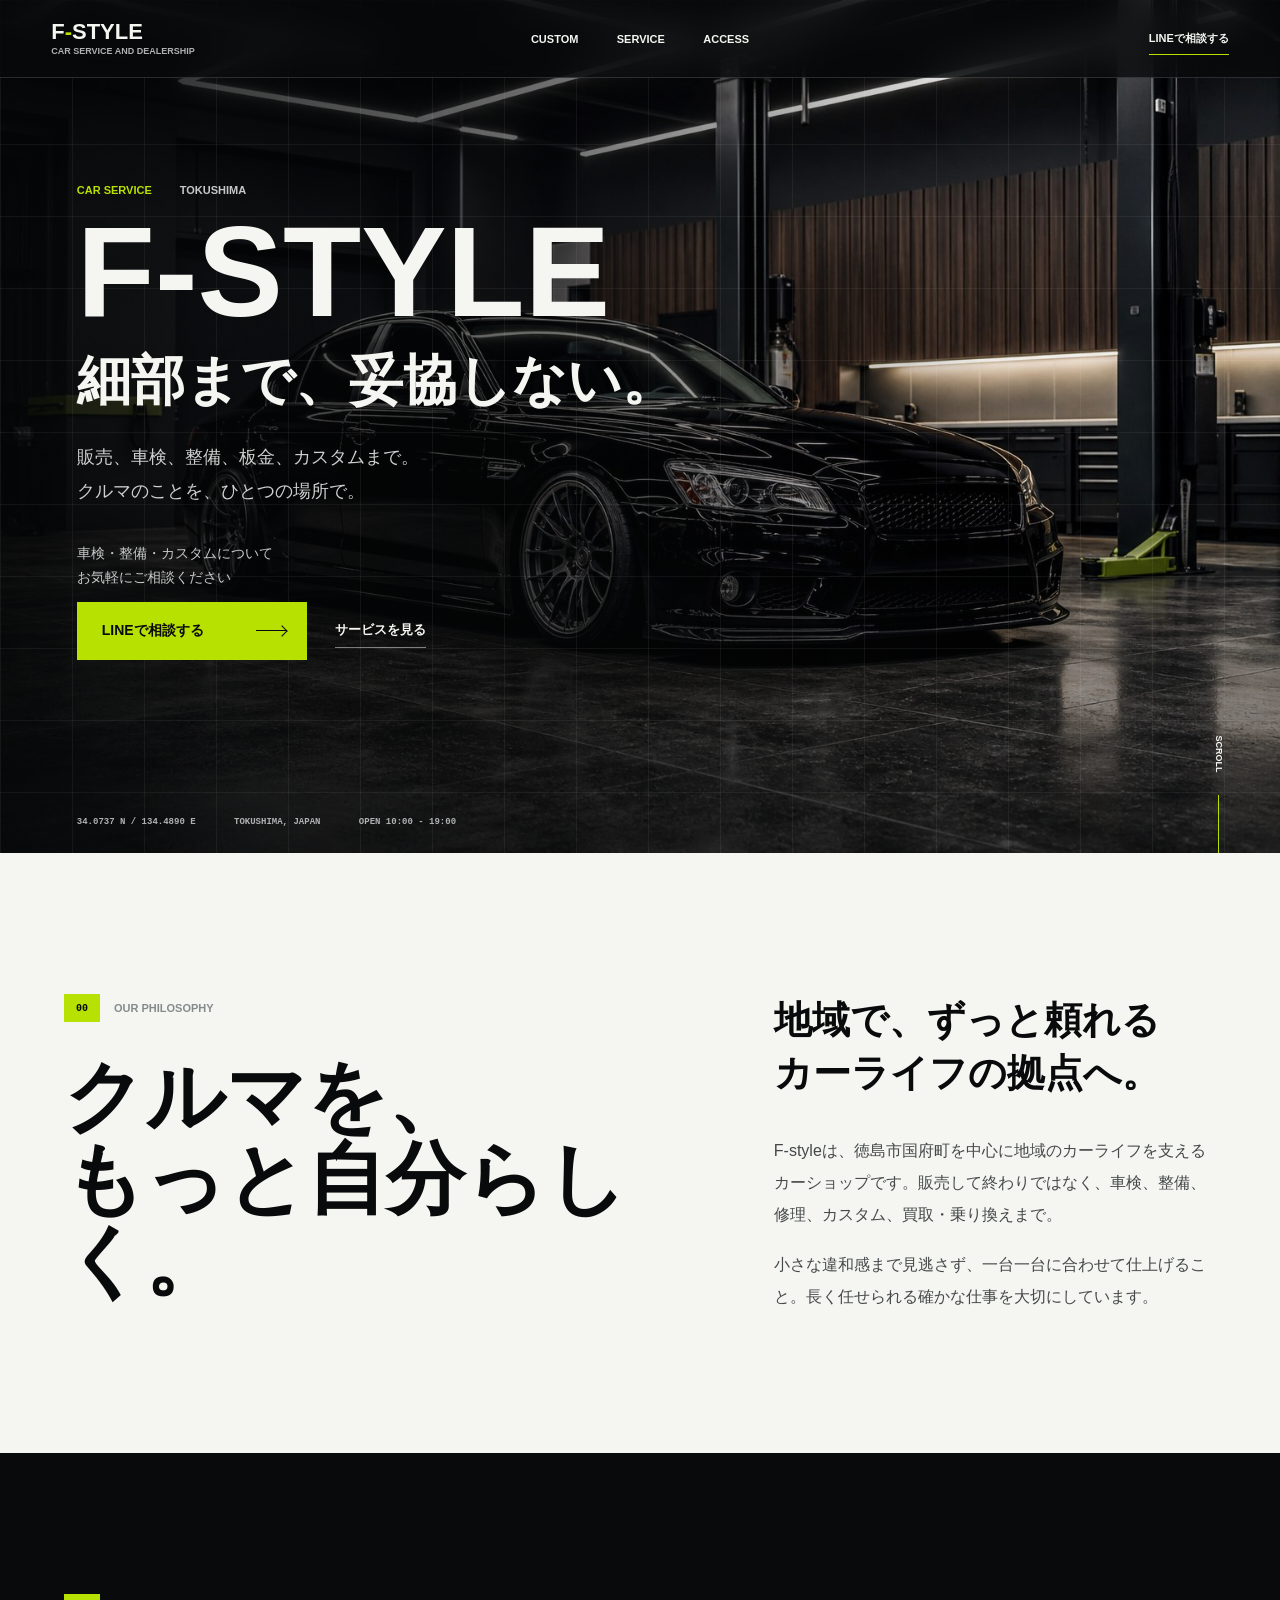
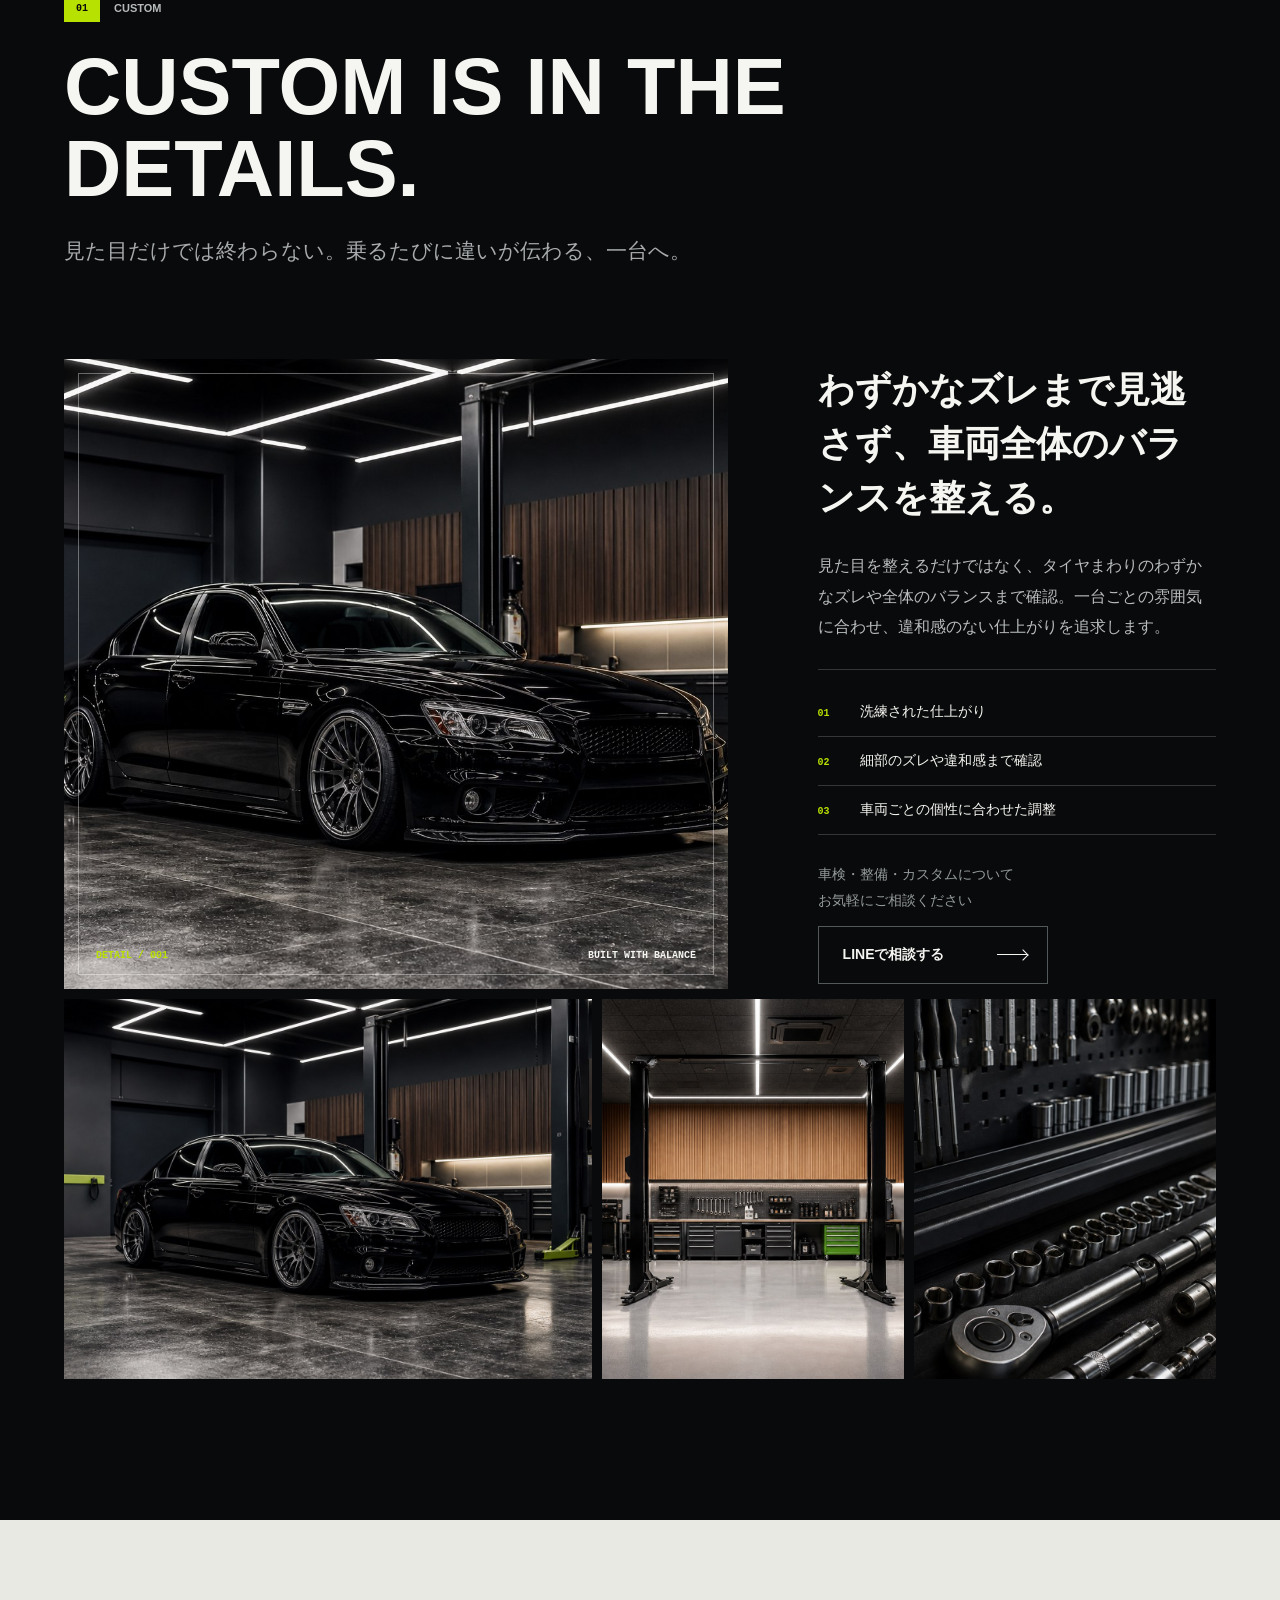
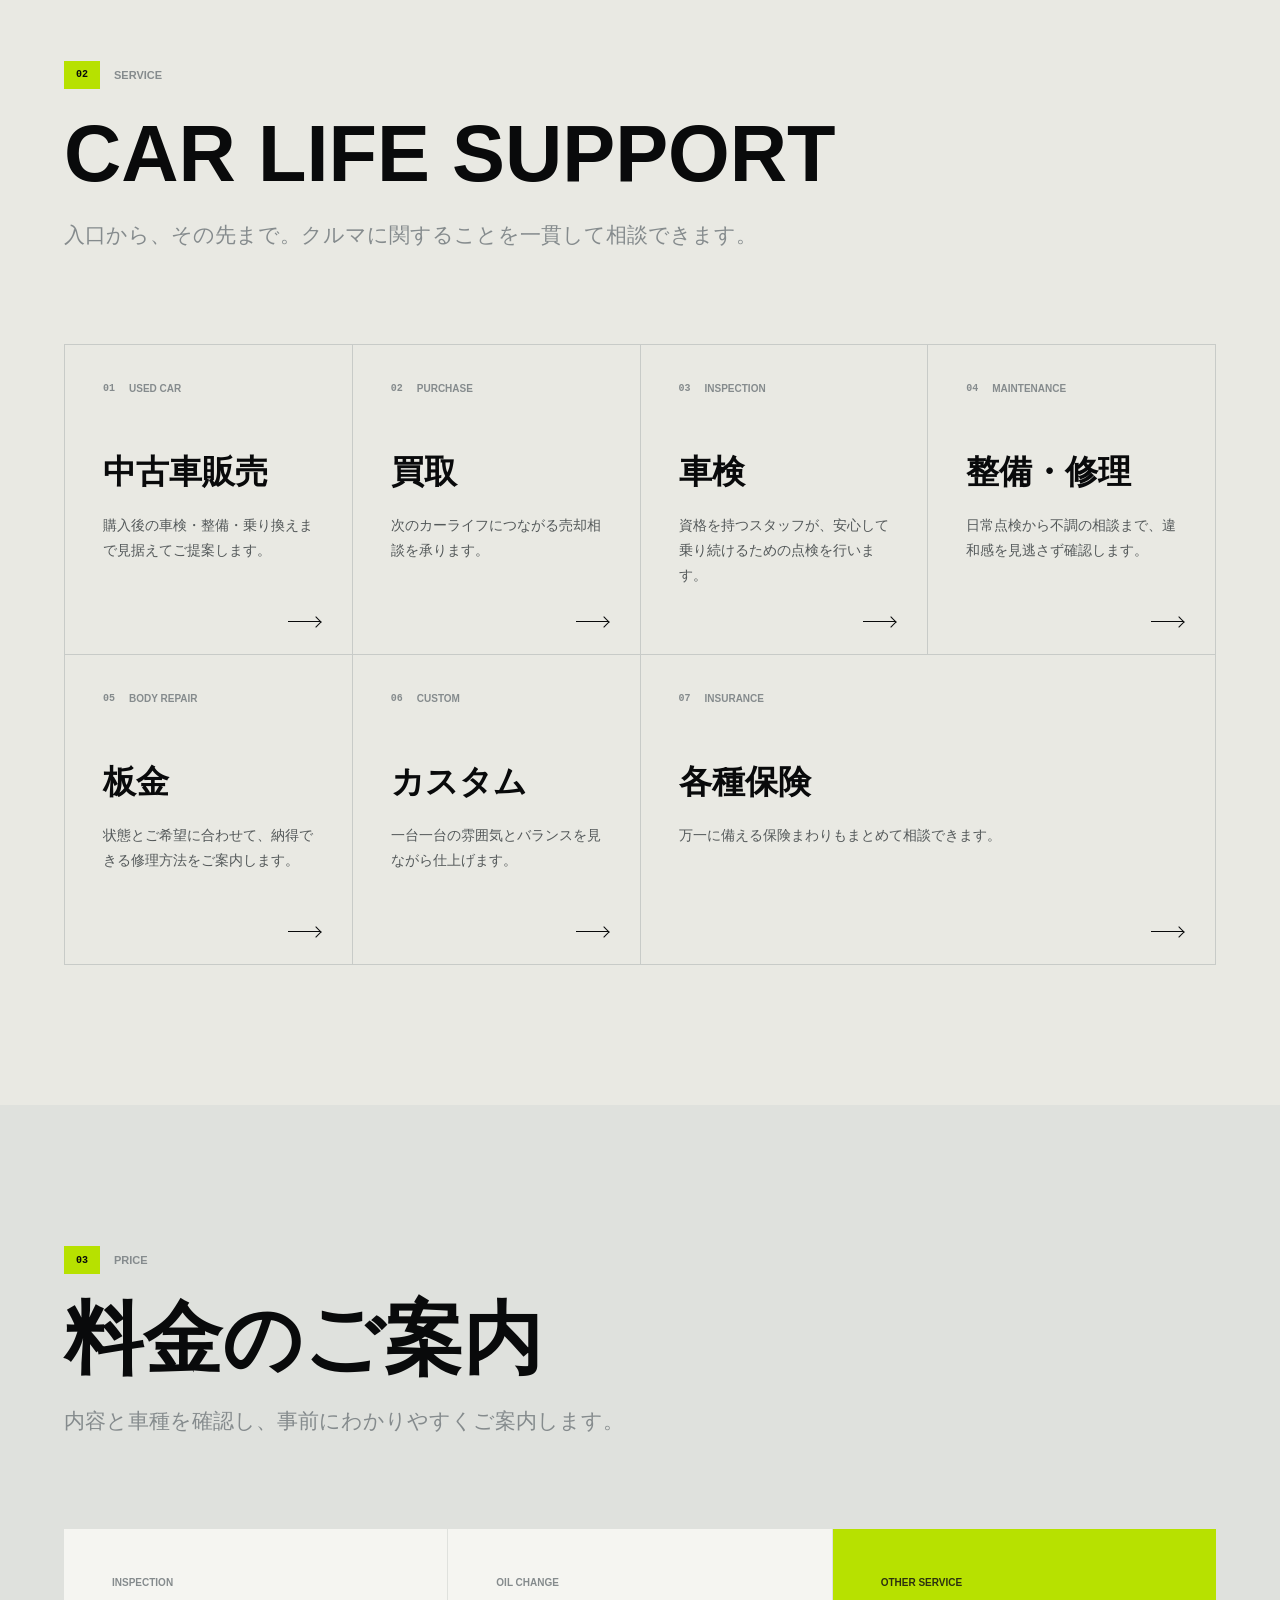
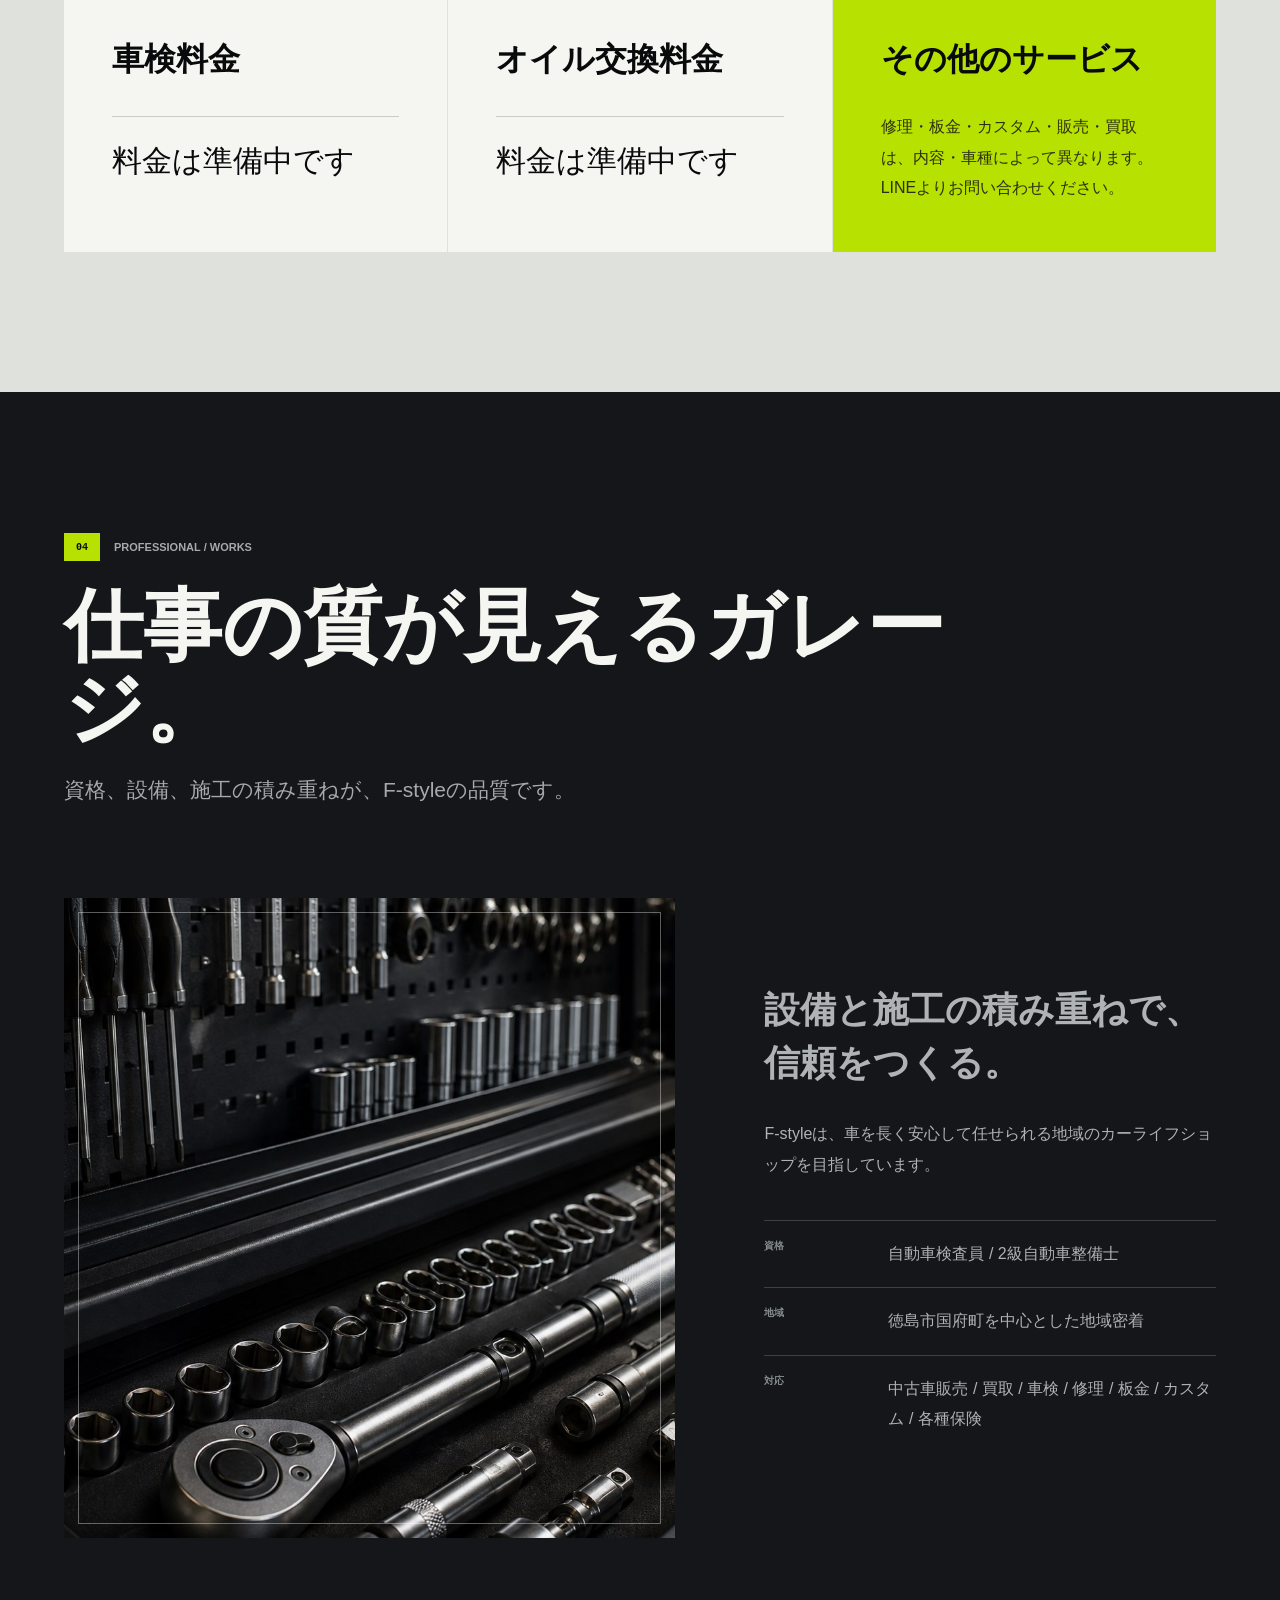
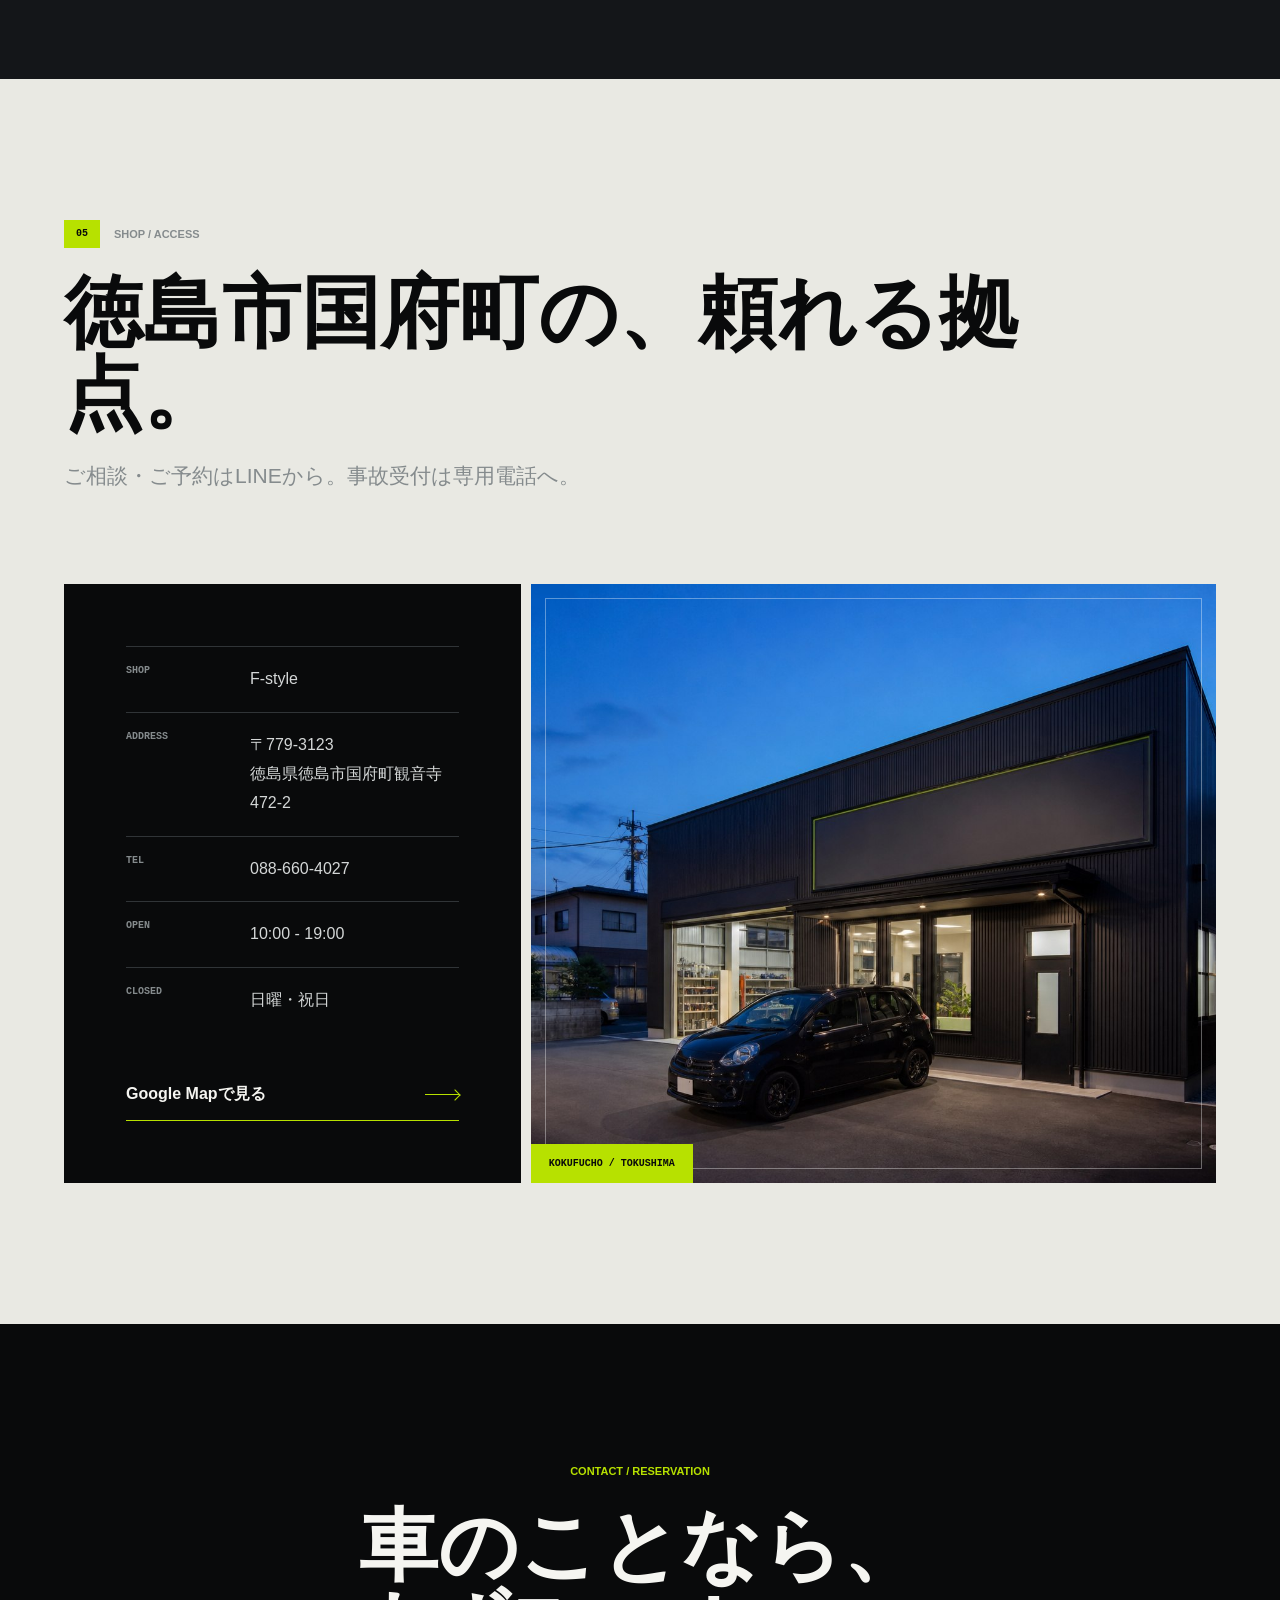
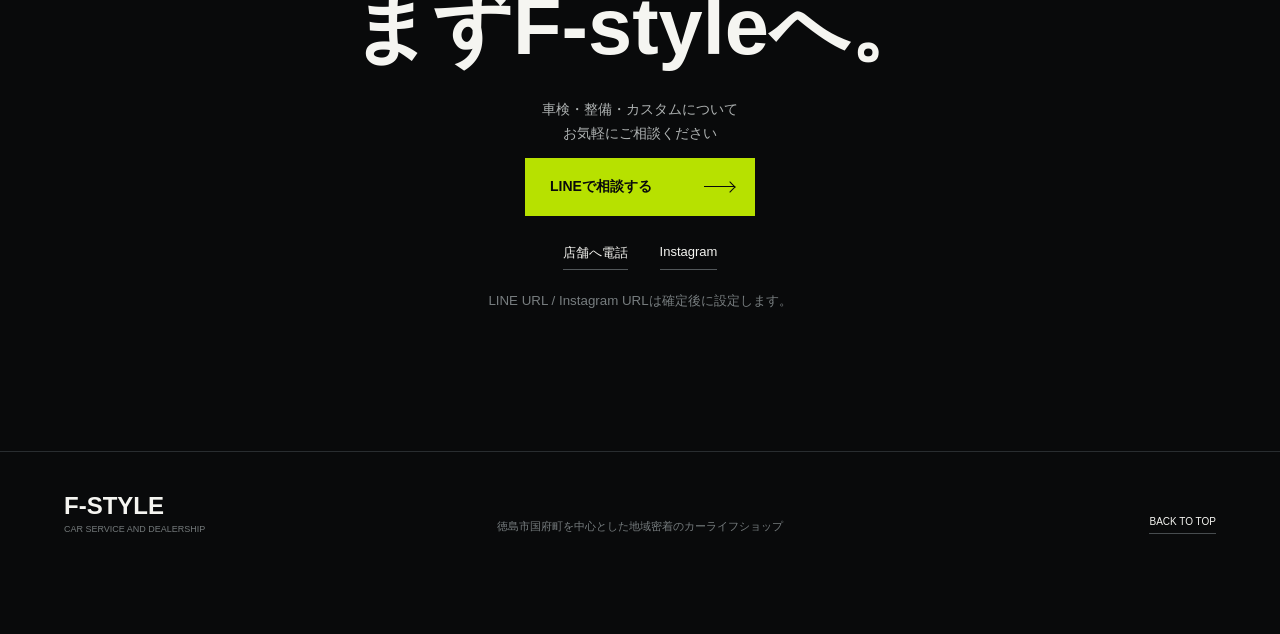
==== commit c1961d3d: "Unify LINE CTA messaging" ====
--- a/index.html
+++ b/index.html
@@ -16,7 +16,7 @@
   <header class="site-header">
     <a class="brand" href="#top" aria-label="F-style トップへ"><span>F<span class="brand-accent">-</span>STYLE</span><small>CAR SERVICE AND DEALERSHIP</small></a>
     <nav aria-label="ページ内ナビゲーション"><a href="#custom">CUSTOM</a><a href="#service">SERVICE</a><a href="#access">ACCESS</a></nav>
-    <a class="header-contact" href="#contact">CONTACT</a>
+    <a class="header-contact" href="#contact">LINEで相談する</a>
   </header>
 
   <section id="top" class="hero">
@@ -26,7 +26,7 @@
       <p class="hero-kicker"><span>CAR SERVICE</span><span>TOKUSHIMA</span></p>
       <h1>F-STYLE<span>細部まで、妥協しない。</span></h1>
       <p class="hero-lead">販売、車検、整備、板金、カスタムまで。<br>クルマのことを、ひとつの場所で。</p>
-      <div class="hero-actions"><a class="cta cta-line" href="#contact"><span>LINEで相談する</span><i aria-hidden="true"></i></a><a class="text-link" href="#service">サービスを見る</a></div>
+      <div class="line-cta-block hero-line-cta"><p class="line-cta-context">車検・整備・カスタムについて<br>お気軽にご相談ください</p><div class="hero-actions"><a class="cta cta-line" href="#contact"><span>LINEで相談する</span><i aria-hidden="true"></i></a><a class="text-link" href="#service">サービスを見る</a></div></div>
     </div>
     <div class="hero-facts"><span>34.0737 N / 134.4890 E</span><span>TOKUSHIMA, JAPAN</span><span>OPEN 10:00 - 19:00</span></div>
     <a class="scroll-mark" href="#concept" aria-label="コンセプトへスクロール"><span>SCROLL</span></a>
@@ -41,7 +41,7 @@
     <div class="section-title"><div class="section-kicker"><span>01</span><p>CUSTOM</p></div><h2>CUSTOM IS IN THE DETAILS.</h2><p class="section-lead">見た目だけでは終わらない。乗るたびに違いが伝わる、一台へ。</p></div>
     <div class="custom-grid">
       <figure class="custom-photo reveal"><img src="public/concept-custom-car.jpg" alt="カスタム車両を表現したイメージ画像" loading="lazy"><figcaption><span>DETAIL / 001</span> BUILT WITH BALANCE</figcaption></figure>
-      <div class="custom-copy reveal"><p class="large-copy">わずかなズレまで見逃さず、車両全体のバランスを整える。</p><p>見た目を整えるだけではなく、タイヤまわりのわずかなズレや全体のバランスまで確認。一台ごとの雰囲気に合わせ、違和感のない仕上がりを追求します。</p><ul><li><span>01</span>洗練された仕上がり</li><li><span>02</span>細部のズレや違和感まで確認</li><li><span>03</span>車両ごとの個性に合わせた調整</li></ul><a class="cta cta-light" href="#contact"><span>カスタムを相談する</span><i aria-hidden="true"></i></a></div>
+      <div class="custom-copy reveal"><p class="large-copy">わずかなズレまで見逃さず、車両全体のバランスを整える。</p><p>見た目を整えるだけではなく、タイヤまわりのわずかなズレや全体のバランスまで確認。一台ごとの雰囲気に合わせ、違和感のない仕上がりを追求します。</p><ul><li><span>01</span>洗練された仕上がり</li><li><span>02</span>細部のズレや違和感まで確認</li><li><span>03</span>車両ごとの個性に合わせた調整</li></ul><div class="line-cta-block custom-line-cta"><p class="line-cta-context">車検・整備・カスタムについて<br>お気軽にご相談ください</p><a class="cta cta-light" href="#contact"><span>LINEで相談する</span><i aria-hidden="true"></i></a></div></div>
     </div>
     <div class="photo-strip" aria-label="車両・整備イメージ"><figure class="photo-wide reveal"><img src="public/concept-custom-car.jpg" alt="洗練されたカスタム車両のイメージ画像" loading="lazy"></figure><figure class="photo-tall reveal"><img src="public/concept-service-garage.jpg" alt="整備ガレージのイメージ画像" loading="lazy"></figure><figure class="photo-detail reveal"><img src="public/concept-tool-detail.jpg" alt="整備工具のイメージ画像" loading="lazy"></figure></div>
   </section>
@@ -74,10 +74,10 @@
     <div class="access-grid"><div class="shop-info reveal"><dl><div><dt>SHOP</dt><dd>F-style</dd></div><div><dt>ADDRESS</dt><dd>〒779-3123<br>徳島県徳島市国府町観音寺472-2</dd></div><div><dt>TEL</dt><dd><a href="tel:088-660-4027">088-660-4027</a></dd></div><div><dt>OPEN</dt><dd>10:00 - 19:00</dd></div><div><dt>CLOSED</dt><dd>日曜・祝日</dd></div></dl><a class="map-link" href="https://maps.app.goo.gl/9BNQNkYi8Hsa97Bm7?g_st=ic" target="_blank" rel="noreferrer"><span>Google Mapで見る</span><i aria-hidden="true"></i></a></div><div class="access-image reveal"><img src="public/concept-shop-exterior.jpg" alt="カーショップ外観のイメージ画像" loading="lazy"><span>KOKUFUCHO / TOKUSHIMA</span></div></div>
   </section>
 
-  <section id="contact" class="contact section-pad"><p>CONTACT / RESERVATION</p><h2>車のことなら、<br>まずF-styleへ。</h2><span>カスタム、車検、整備、販売、買取、板金まで。通常のご相談・ご予約はLINEから承ります。</span><a class="cta cta-line" href="#contact"><span>LINEで相談・予約する</span><i aria-hidden="true"></i></a><div class="sub-links"><a href="tel:088-660-4027">店舗へ電話</a><a href="#contact">Instagram</a></div><small>LINE URL / Instagram URLは確定後に設定します。</small></section>
+  <section id="contact" class="contact section-pad"><p>CONTACT / RESERVATION</p><h2>車のことなら、<br>まずF-styleへ。</h2><div class="line-cta-block contact-line-cta"><p class="line-cta-context">車検・整備・カスタムについて<br>お気軽にご相談ください</p><a class="cta cta-line" href="#contact"><span>LINEで相談する</span><i aria-hidden="true"></i></a></div><div class="sub-links"><a href="tel:088-660-4027">店舗へ電話</a><a href="#contact">Instagram</a></div><small>LINE URL / Instagram URLは確定後に設定します。</small></section>
 
   <footer><div class="footer-brand"><span>F-STYLE</span><small>CAR SERVICE AND DEALERSHIP</small></div><p>徳島市国府町を中心とした地域密着のカーライフショップ</p><a href="#top">BACK TO TOP</a></footer>
-  <div class="mobile-fixed-cta" aria-label="スマートフォン固定CTA"><a href="#contact">LINEで相談</a><a href="tel:090-2823-9269">事故受付 TEL</a></div>
+  <div class="mobile-fixed-cta" aria-label="スマートフォン固定CTA"><a href="#contact">LINEで相談する</a><a href="tel:090-2823-9269">事故・故障受付 TEL</a></div>
 </main>
 </body>
 </html>
--- a/app/globals.css
+++ b/app/globals.css
@@ -58,6 +58,9 @@
 .hero-copy h1 > span { display: block; font-size: clamp(26px, 4.2vw, 58px); font-weight: 600; line-height: 1.15; margin-top: 27px; }
 .hero-lead { color: #ced1d0; font-size: clamp(14px, 1.5vw, 18px); line-height: 1.9; margin: 28px 0 34px; }
 .hero-actions { align-items: center; display: flex; gap: 28px; }
+.line-cta-block { display: grid; gap: 12px; justify-items: start; }
+.line-cta-context { color: var(--muted); font-size: clamp(12px, 1.2vw, 14px); font-weight: 500; line-height: 1.7; margin: 0; }
+.hero-line-cta .line-cta-context { color: #c6c9c9; }
 .text-link { border-bottom: 1px solid rgb(255 255 255 / 0.46); font-size: 13px; font-weight: 700; padding: 8px 0; }
 .hero-facts { bottom: 26px; display: flex; gap: clamp(18px, 3vw, 44px); left: clamp(22px, 6vw, 88px); position: absolute; z-index: 3; }
 .hero-facts span { color: #aeb2b2; font: 600 9px var(--font-geist-mono), monospace; }
@@ -94,6 +97,7 @@
 .custom-copy ul { border-top: 1px solid #33373a; display: grid; list-style: none; margin: 0; padding: 18px 0 0; }
 .custom-copy li { border-bottom: 1px solid #33373a; font-size: 14px; padding: 15px 0; }
 .custom-copy li span { color: var(--acid); display: inline-block; font: 700 10px var(--font-geist-mono), monospace; width: 42px; }
+.custom-line-cta .line-cta-context { color: #959b9c; }
 .photo-strip { display: grid; gap: 10px; grid-template-columns: 1.4fr 0.8fr 0.8fr; margin-top: 10px; }
 .photo-strip figure { height: 380px; margin: 0; overflow: hidden; position: relative; }
 .photo-strip img { height: 100%; object-fit: cover; width: 100%; }
@@ -155,7 +159,8 @@
 
 .contact { background: var(--black); color: var(--white); min-height: 74svh; text-align: center; }
 .contact > p { color: var(--acid); font-size: 11px; font-weight: 800; margin: 0 0 28px; }
-.contact > span { color: #aeb2b2; display: block; line-height: 1.9; margin: 28px auto 34px; max-width: 680px; }
+.contact-line-cta { justify-items: center; margin-top: 30px; }
+.contact-line-cta .line-cta-context { color: #aeb2b2; text-align: center; }
 .contact small { color: #777d7f; display: block; margin-top: 22px; }
 .sub-links { display: flex; gap: 32px; justify-content: center; margin-top: 28px; }
 .sub-links a { border-bottom: 1px solid #52575a; font-size: 13px; padding-bottom: 7px; }
@@ -206,6 +211,7 @@
   .hero-copy h1 > span { font-size: clamp(25px, 8vw, 38px); margin-top: 22px; }
   .hero-lead br { display: none; }
   .hero-actions { align-items: flex-start; flex-direction: column; gap: 15px; }
+  .line-cta-context { font-size: 13px; line-height: 1.65; }
   .hero-facts { bottom: 22px; gap: 15px; left: 20px; right: 54px; }
   .hero-facts span:first-child { display: none; }
   .scroll-mark { right: 16px; }
@@ -235,6 +241,6 @@
   footer p { text-align: left; }
   footer > a { justify-self: start; }
   .mobile-fixed-cta { background: rgb(9 10 11 / 0.96); bottom: 0; display: grid; gap: 2px; grid-template-columns: 1fr 1fr; left: 0; padding: 8px; position: fixed; right: 0; z-index: 40; }
-  .mobile-fixed-cta a { align-items: center; background: var(--acid); color: var(--black); display: flex; font-size: 13px; font-weight: 800; justify-content: center; min-height: 54px; }
+  .mobile-fixed-cta a { align-items: center; background: var(--acid); color: var(--black); display: flex; font-size: 13px; font-weight: 800; justify-content: center; min-height: 54px; padding: 0 8px; text-align: center; }
   .mobile-fixed-cta a:last-child { background: var(--red); color: #fff; }
 }
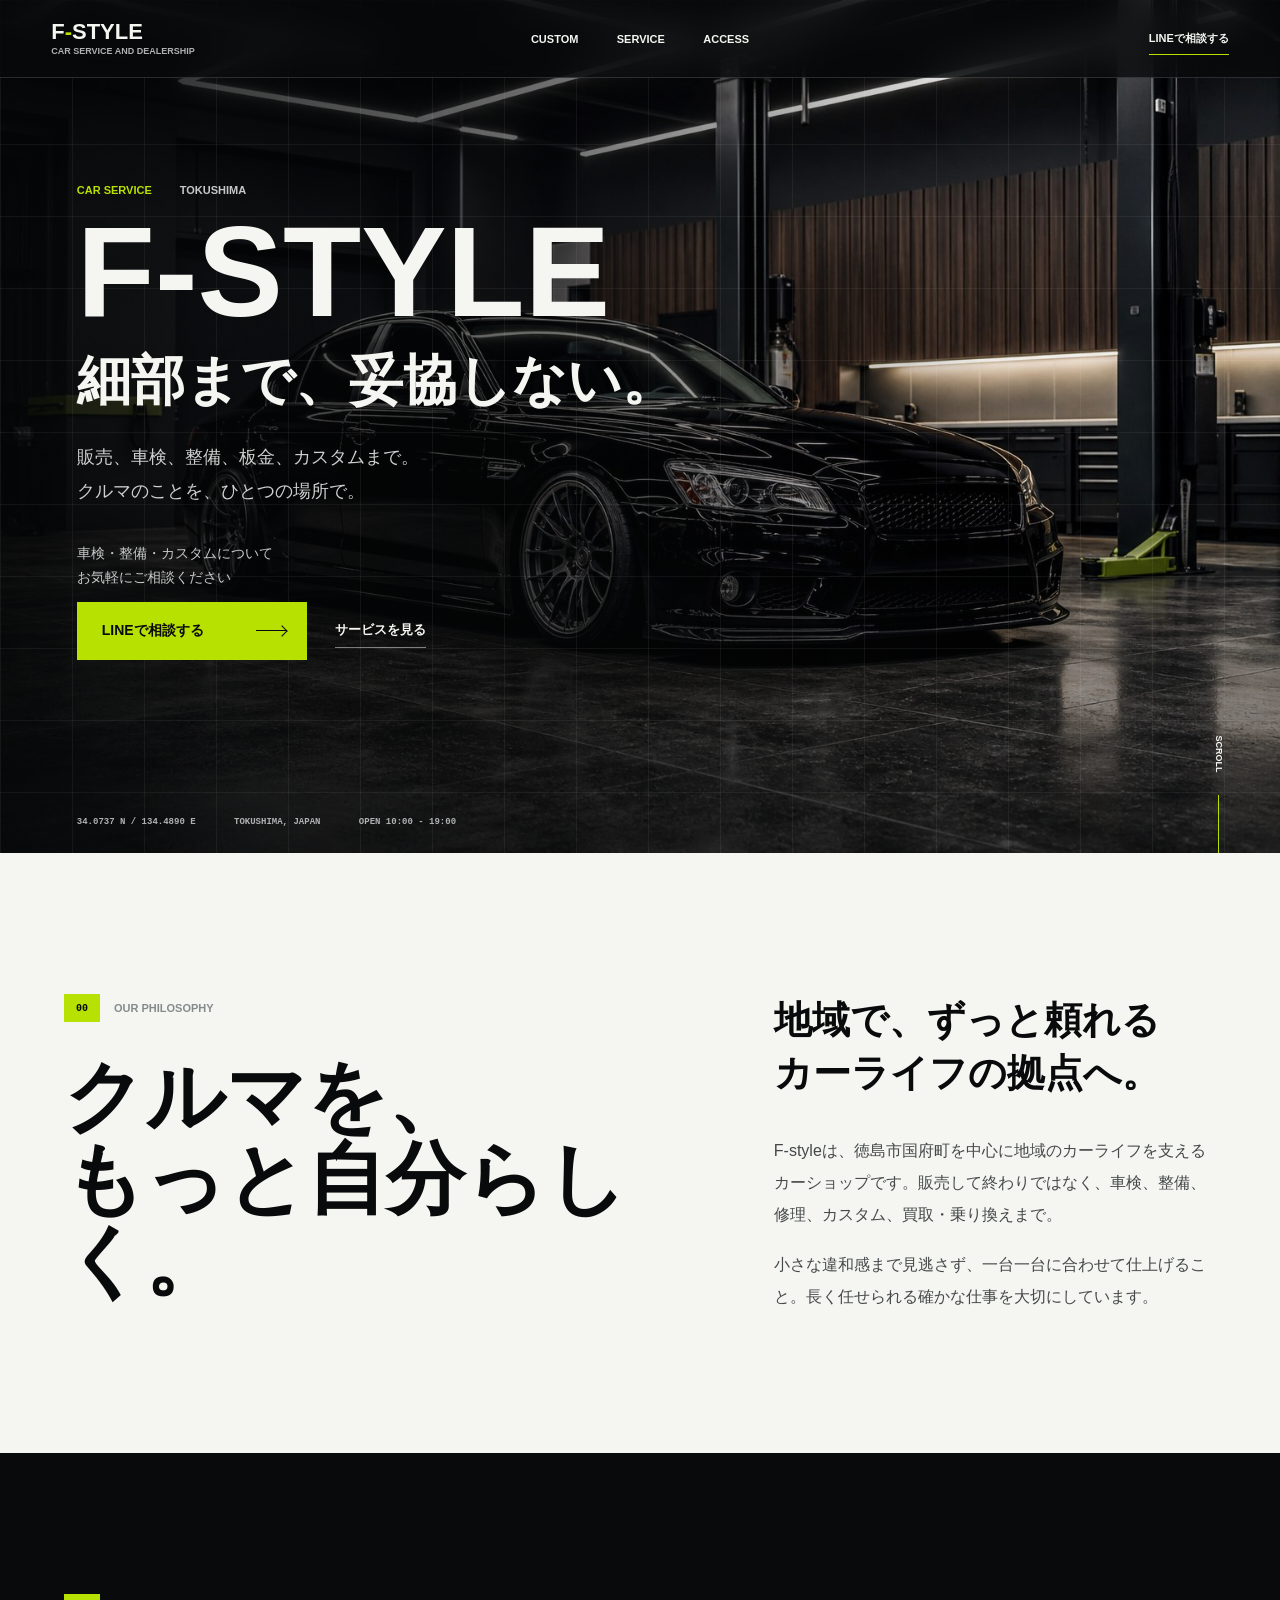
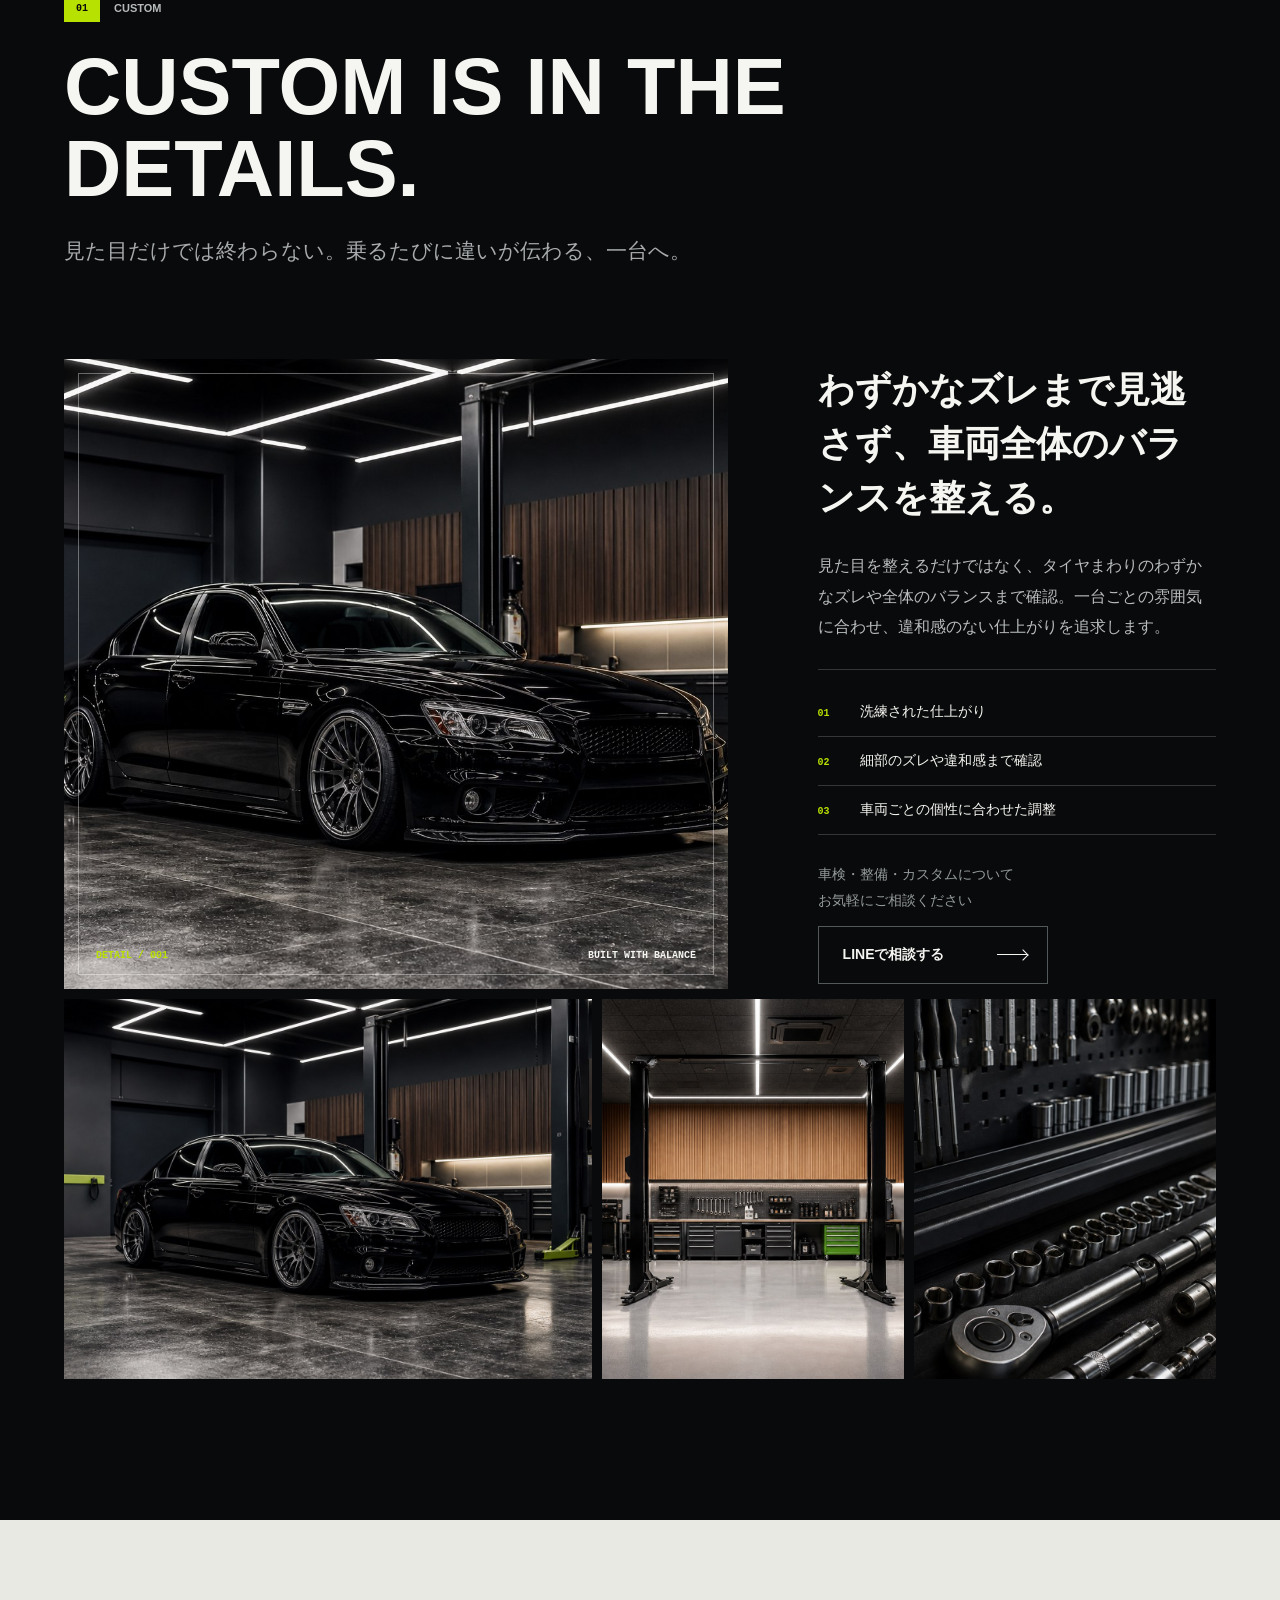
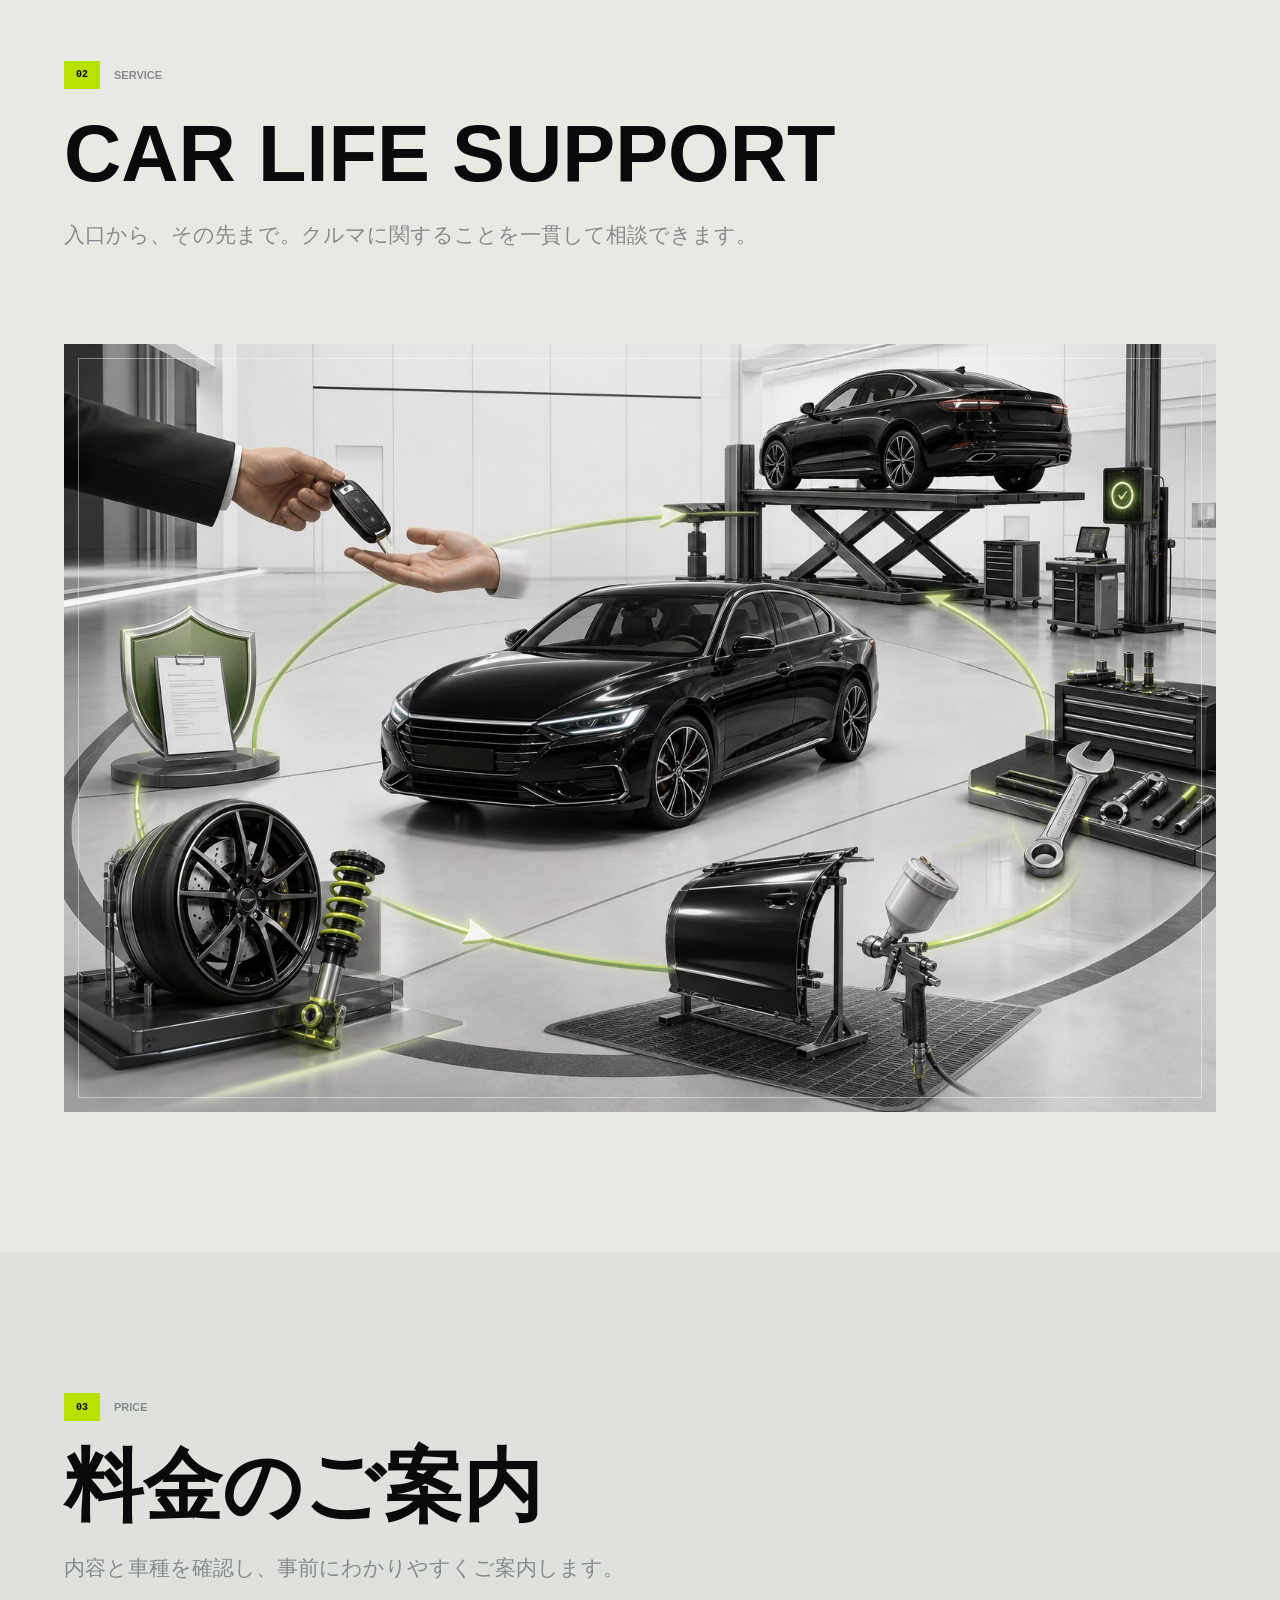
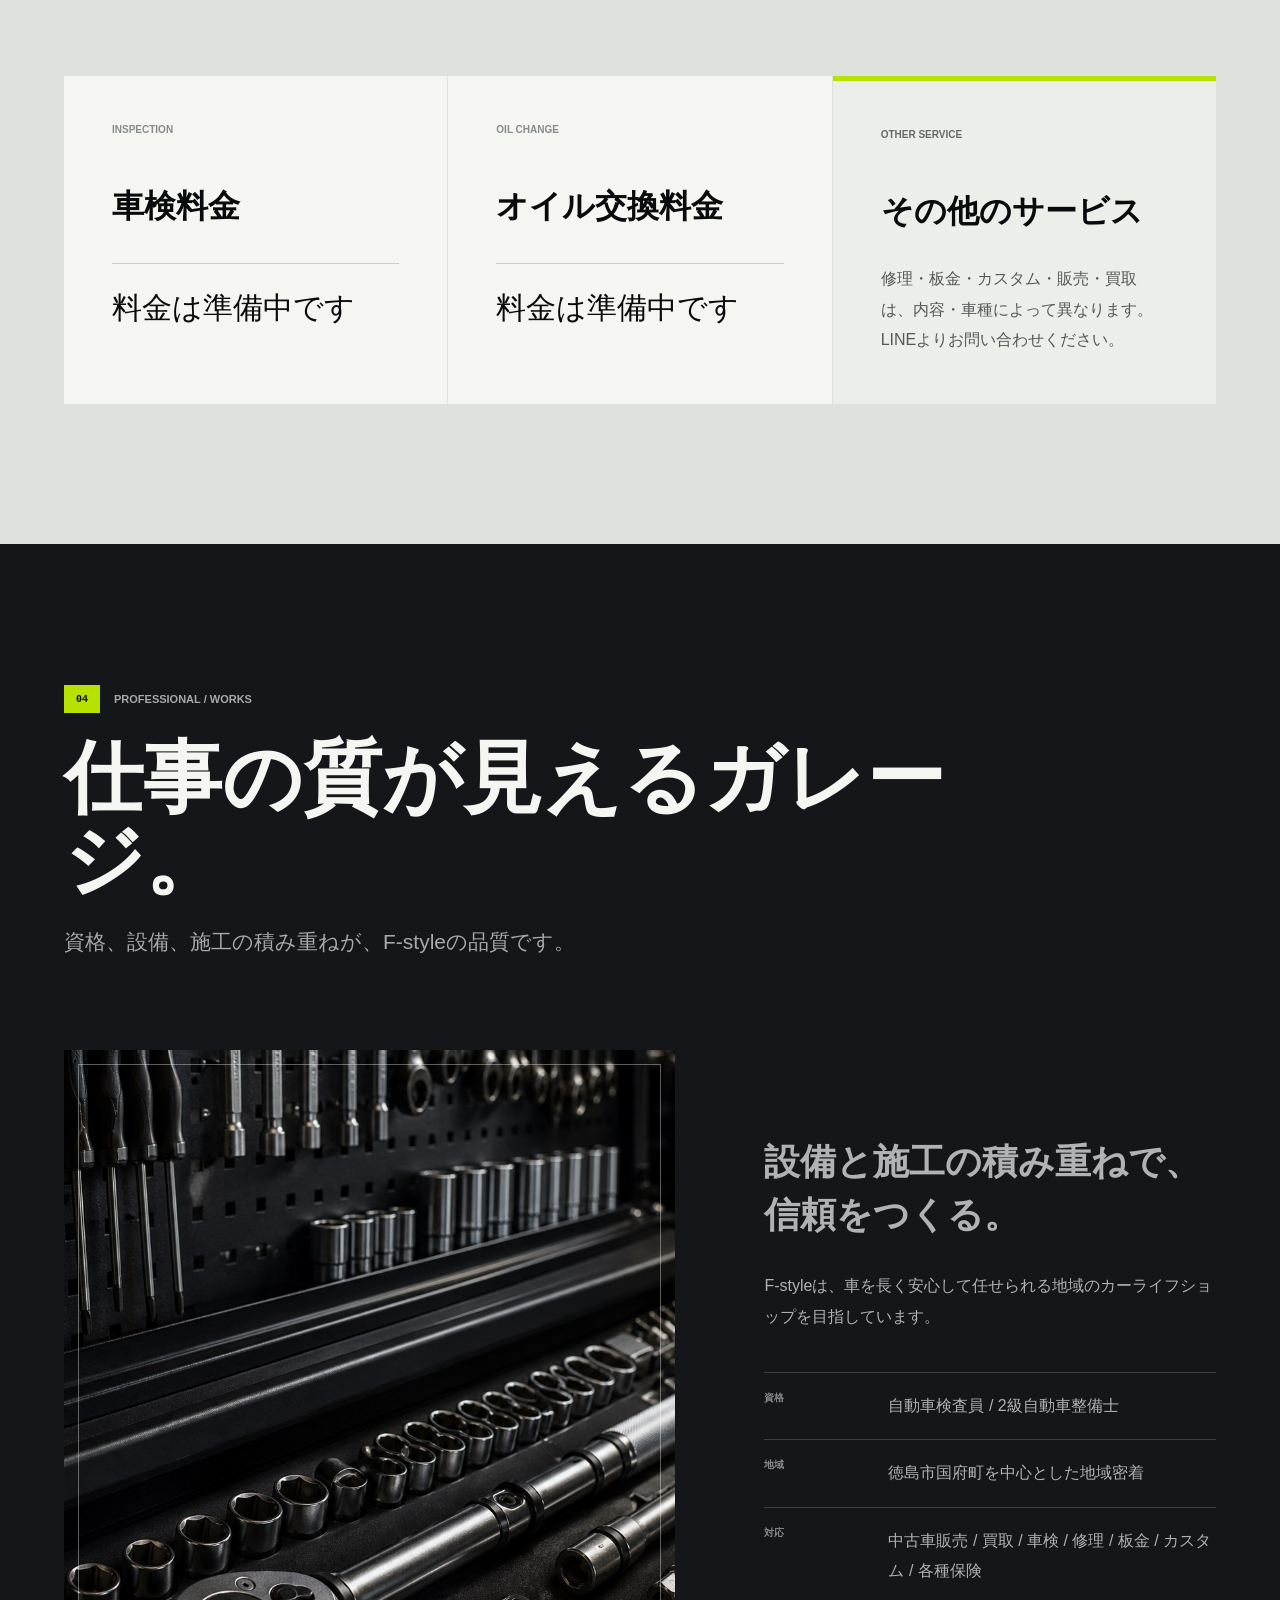
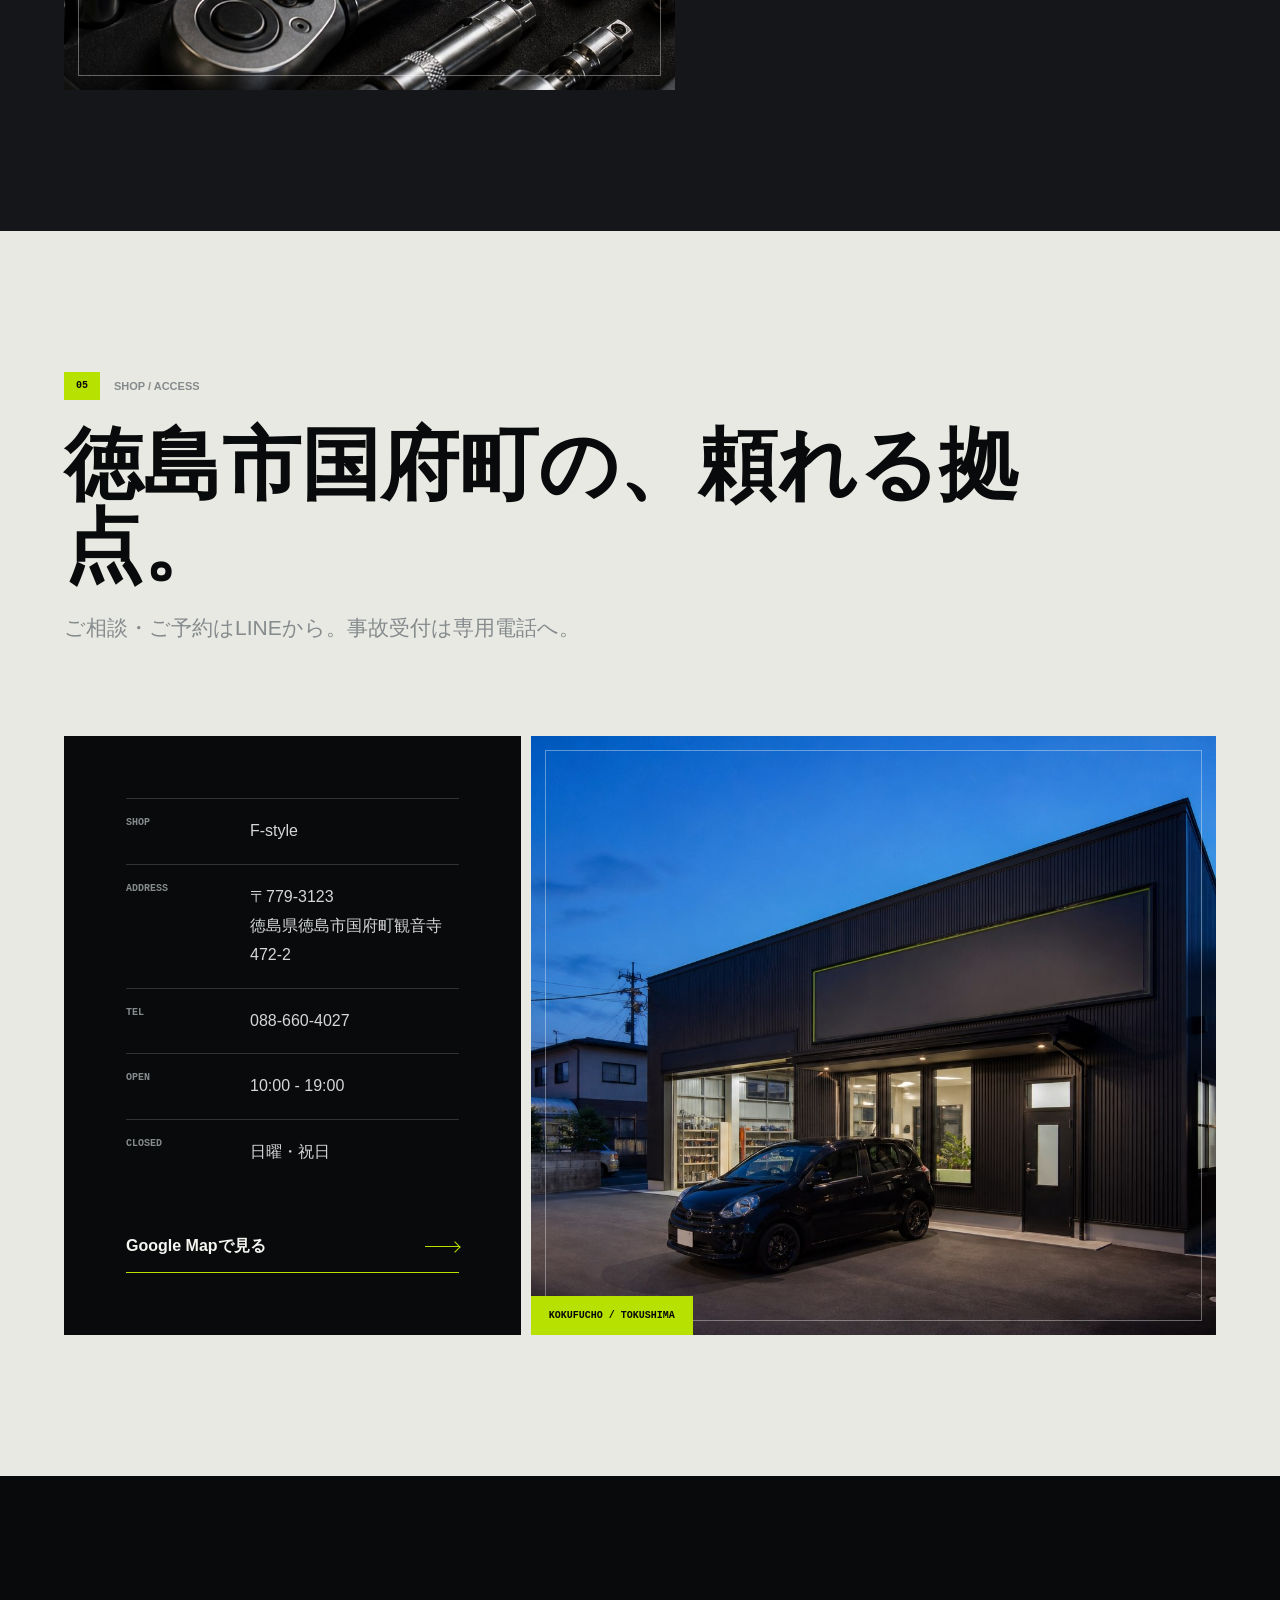
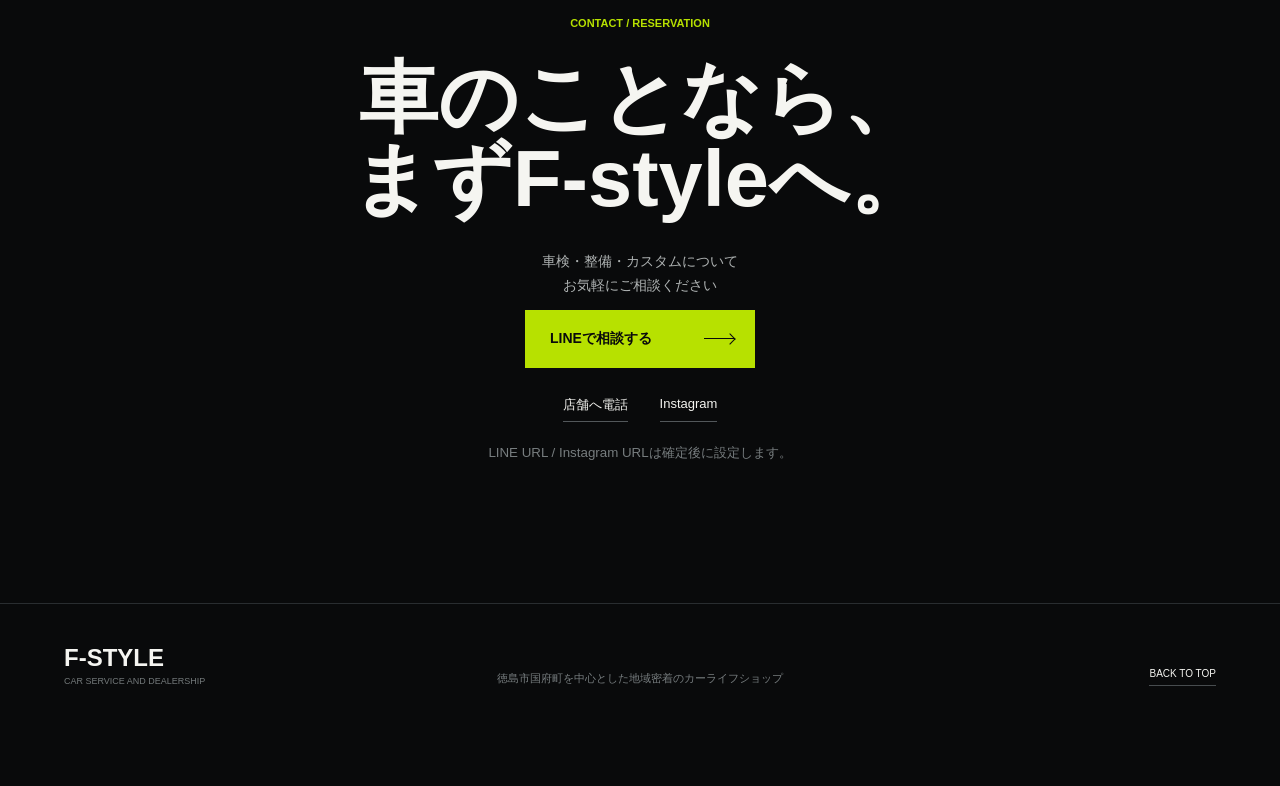
==== commit b57edbd5: "Replace service cards with car life illustration" ====
--- a/index.html
+++ b/index.html
@@ -48,15 +48,7 @@
 
   <section id="service" class="service section-pad">
     <div class="section-title"><div class="section-kicker"><span>02</span><p>SERVICE</p></div><h2>CAR LIFE SUPPORT</h2><p class="section-lead">入口から、その先まで。クルマに関することを一貫して相談できます。</p></div>
-    <div class="service-grid">
-      <article class="service-card reveal"><div class="service-meta"><span>01</span><p>USED CAR</p></div><h3>中古車販売</h3><p class="service-description">購入後の車検・整備・乗り換えまで見据えてご提案します。</p><i aria-hidden="true"></i></article>
-      <article class="service-card reveal"><div class="service-meta"><span>02</span><p>PURCHASE</p></div><h3>買取</h3><p class="service-description">次のカーライフにつながる売却相談を承ります。</p><i aria-hidden="true"></i></article>
-      <article class="service-card reveal"><div class="service-meta"><span>03</span><p>INSPECTION</p></div><h3>車検</h3><p class="service-description">資格を持つスタッフが、安心して乗り続けるための点検を行います。</p><i aria-hidden="true"></i></article>
-      <article class="service-card reveal"><div class="service-meta"><span>04</span><p>MAINTENANCE</p></div><h3>整備・修理</h3><p class="service-description">日常点検から不調の相談まで、違和感を見逃さず確認します。</p><i aria-hidden="true"></i></article>
-      <article class="service-card reveal"><div class="service-meta"><span>05</span><p>BODY REPAIR</p></div><h3>板金</h3><p class="service-description">状態とご希望に合わせて、納得できる修理方法をご案内します。</p><i aria-hidden="true"></i></article>
-      <article class="service-card reveal"><div class="service-meta"><span>06</span><p>CUSTOM</p></div><h3>カスタム</h3><p class="service-description">一台一台の雰囲気とバランスを見ながら仕上げます。</p><i aria-hidden="true"></i></article>
-      <article class="service-card reveal"><div class="service-meta"><span>07</span><p>INSURANCE</p></div><h3>各種保険</h3><p class="service-description">万一に備える保険まわりもまとめて相談できます。</p><i aria-hidden="true"></i></article>
-    </div>
+    <figure class="service-visual reveal"><img src="public/concept-car-life-support.jpg" alt="車の購入や買取から、車検、整備、板金、カスタム、保険までを一貫して支えるカーライフサポートのイメージ" loading="lazy"></figure>
   </section>
 
   <section class="price section-pad">
--- a/app/globals.css
+++ b/app/globals.css
@@ -106,19 +106,9 @@
 .photo-detail img { object-position: center; transform: scale(1.05); }
 
 .service { background: var(--paper); }
-.service-grid { border-left: 1px solid var(--line); border-top: 1px solid var(--line); display: grid; grid-template-columns: repeat(4, minmax(0, 1fr)); }
-.service-card { background: var(--paper); border-bottom: 1px solid var(--line); border-right: 1px solid var(--line); min-height: 310px; overflow: hidden; padding: clamp(24px, 3vw, 38px); position: relative; transition: background 220ms ease, color 220ms ease; }
-.service-card:hover { background: var(--black); color: var(--white); }
-.service-card:hover .service-description { color: #b7bbbc; }
-.service-card:hover i { background: var(--acid); transform: translate(3px, -3px); }
-.service-meta { align-items: center; display: flex; gap: 14px; }
-.service-meta span { color: var(--muted); font: 700 10px var(--font-geist-mono), monospace; }
-.service-meta p { color: var(--muted); font-size: 10px; font-weight: 800; margin: 0; }
-.service-card h3 { font-size: clamp(24px, 2.6vw, 34px); font-weight: 600; margin: 56px 0 18px; }
-.service-description { color: #54595a; font-size: 14px; line-height: 1.8; margin: 0; }
-.service-card i { background: var(--black); bottom: 32px; height: 1px; position: absolute; right: 32px; transition: 220ms ease; width: 32px; }
-.service-card i::after { border-right: 1px solid currentColor; border-top: 1px solid currentColor; content: ''; height: 7px; position: absolute; right: 0; top: -3px; transform: rotate(45deg); width: 7px; }
-.service-card:last-child { grid-column: span 2; }
+.service-visual { aspect-ratio: 3 / 2; background: var(--black); margin: 0; overflow: hidden; position: relative; }
+.service-visual::after { border: 1px solid rgb(255 255 255 / 0.42); content: ''; inset: 14px; pointer-events: none; position: absolute; }
+.service-visual img { height: 100%; object-fit: cover; width: 100%; }
 
 .works-image, .access-image { min-height: 640px; overflow: hidden; position: relative; }
 .works-image img, .access-image img { height: 100%; inset: 0; object-fit: cover; position: absolute; width: 100%; }
@@ -131,8 +121,9 @@
 .price-card h3 { font-size: clamp(23px, 2.5vw, 32px); font-weight: 600; margin: 0; }
 .price-card strong { border-top: 1px solid var(--line); display: block; font-size: clamp(21px, 2.5vw, 30px); font-weight: 500; margin-top: 34px; padding-top: 24px; }
 .price-card span { color: #535758; display: block; line-height: 1.9; margin-top: 30px; }
-.price-note { background: var(--acid); }
-.price-note p, .price-note span { color: #2c310f; }
+.price-note { background: #eceee9; border-top: 5px solid var(--acid); }
+.price-note p { color: #656a69; }
+.price-note span { color: #535758; }
 
 .works { background: var(--graphite); color: var(--white); }
 .works .section-lead, .works .section-kicker p { color: #a6aaab; }
@@ -192,7 +183,6 @@
 }
 
 @media (max-width: 1080px) {
-  .service-grid { grid-template-columns: repeat(2, minmax(0, 1fr)); }
   .custom-grid, .works-layout { grid-template-columns: 1fr; }
   .custom-photo, .works-image { min-height: 560px; }
 }
@@ -227,10 +217,7 @@
   .photo-strip figure { height: 250px; }
   .photo-wide { grid-column: 1 / -1; }
   .photo-wide img, .photo-tall img, .photo-detail img { transform: scale(1.1); }
-  .service-grid { grid-template-columns: 1fr; }
-  .service-card:last-child { grid-column: auto; }
-  .service-card { min-height: 250px; }
-  .service-card h3 { margin-top: 38px; }
+  .service-visual::after { inset: 8px; }
   .price-grid, .access-grid { grid-template-columns: 1fr; }
   .price-card { min-height: 245px; }
   .works-image img, .access-image img { transform: scale(1.1); }
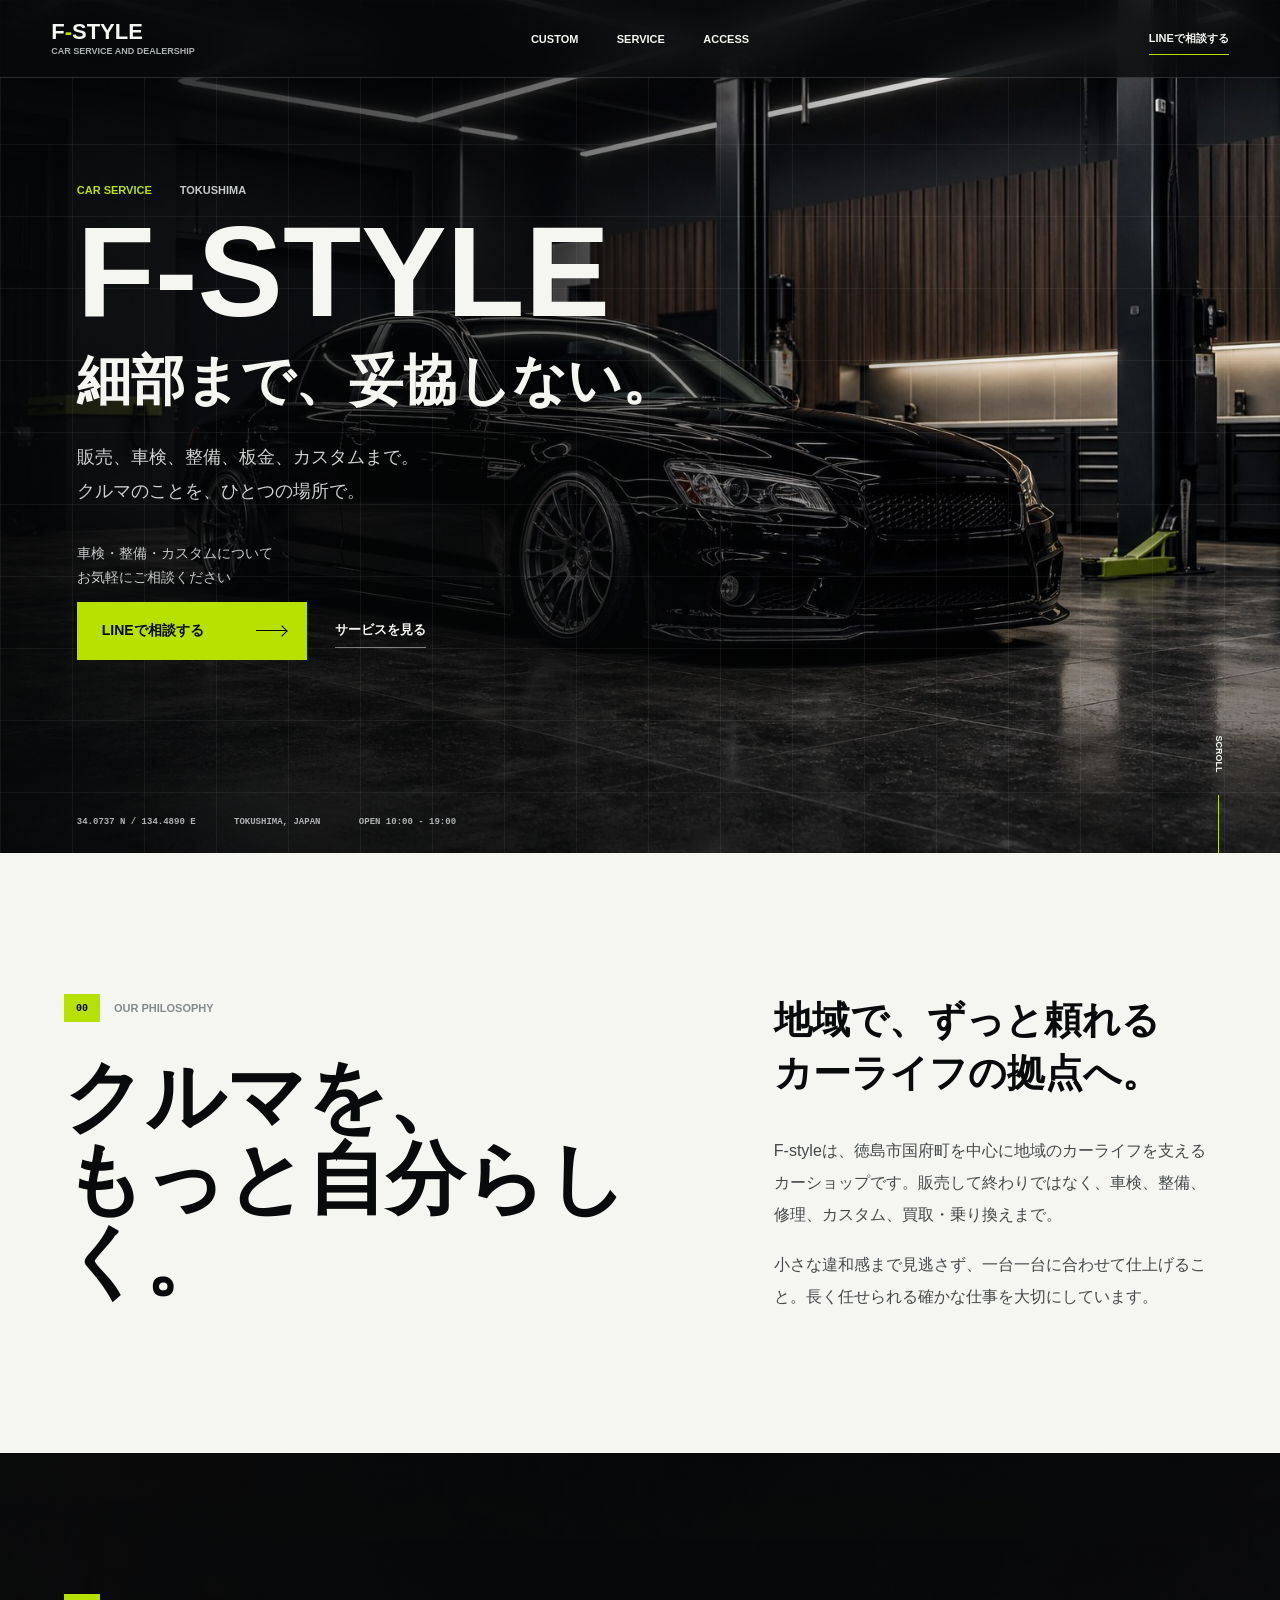
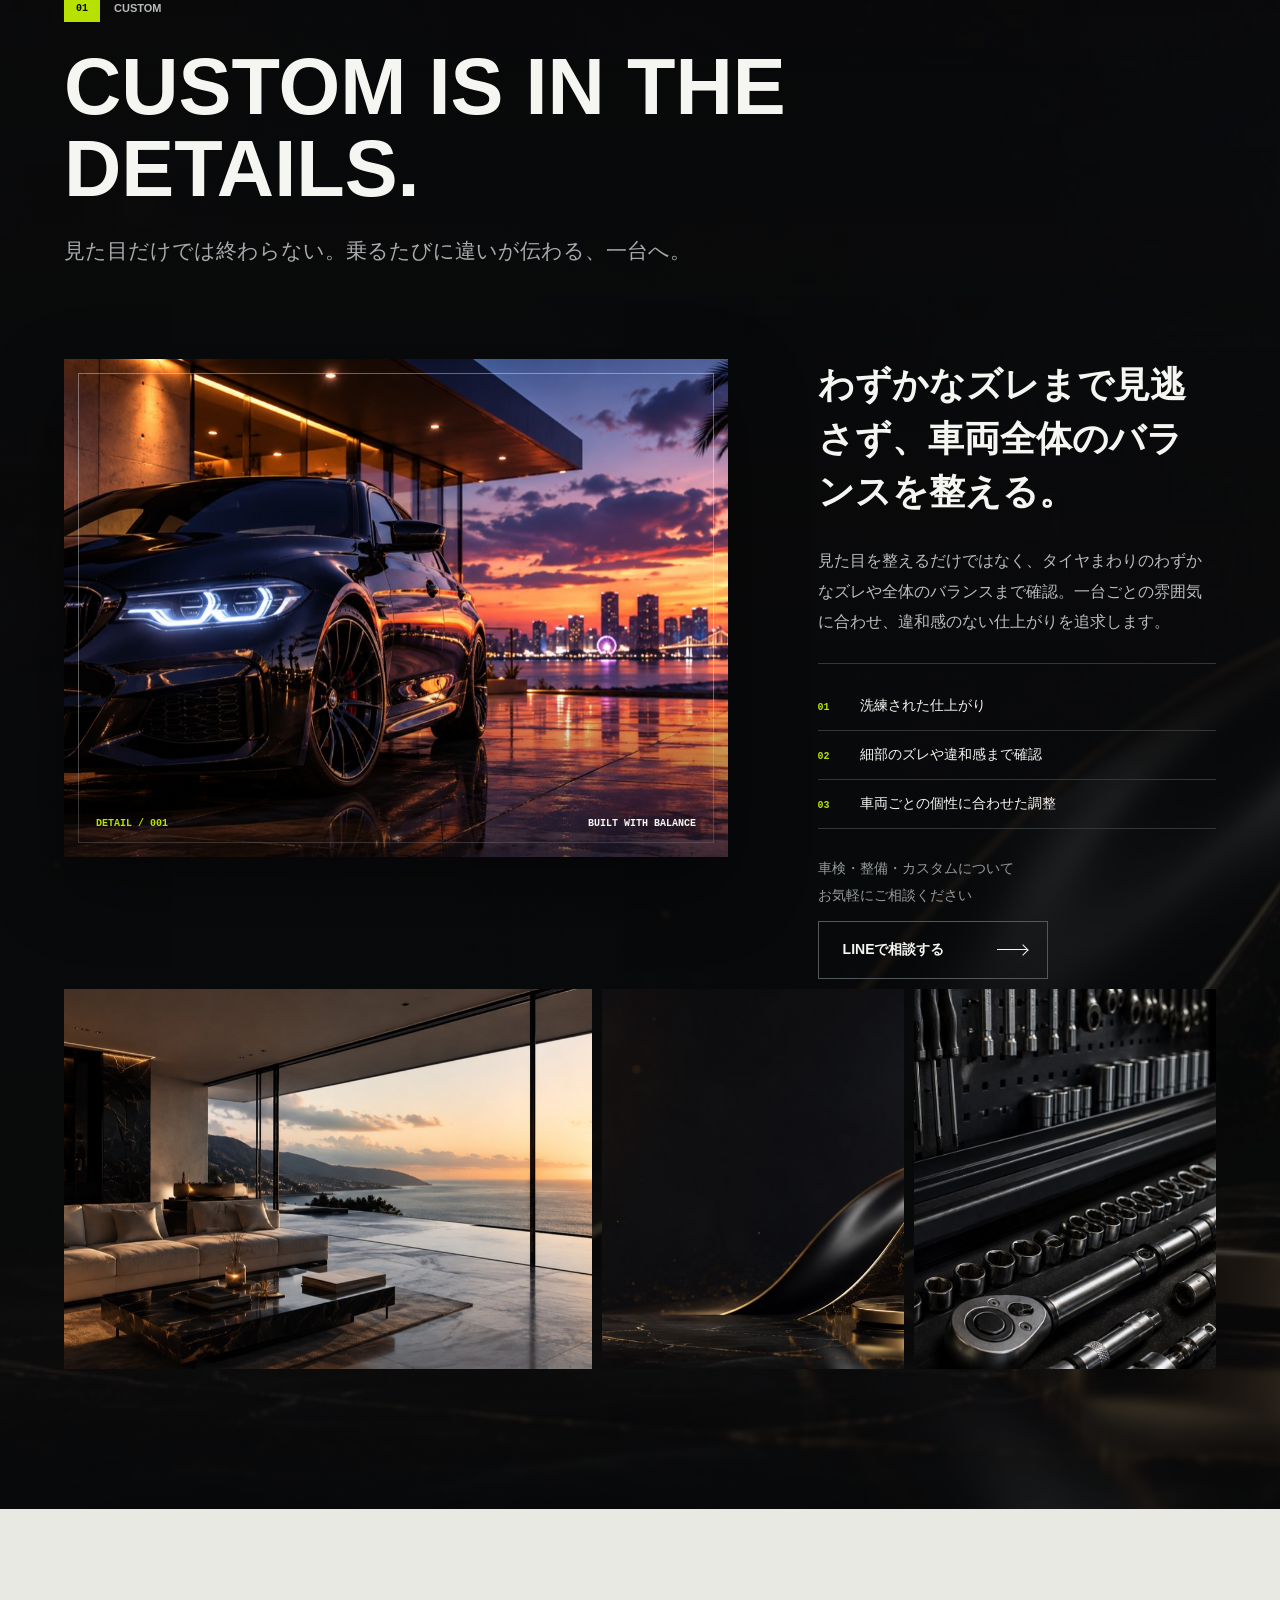
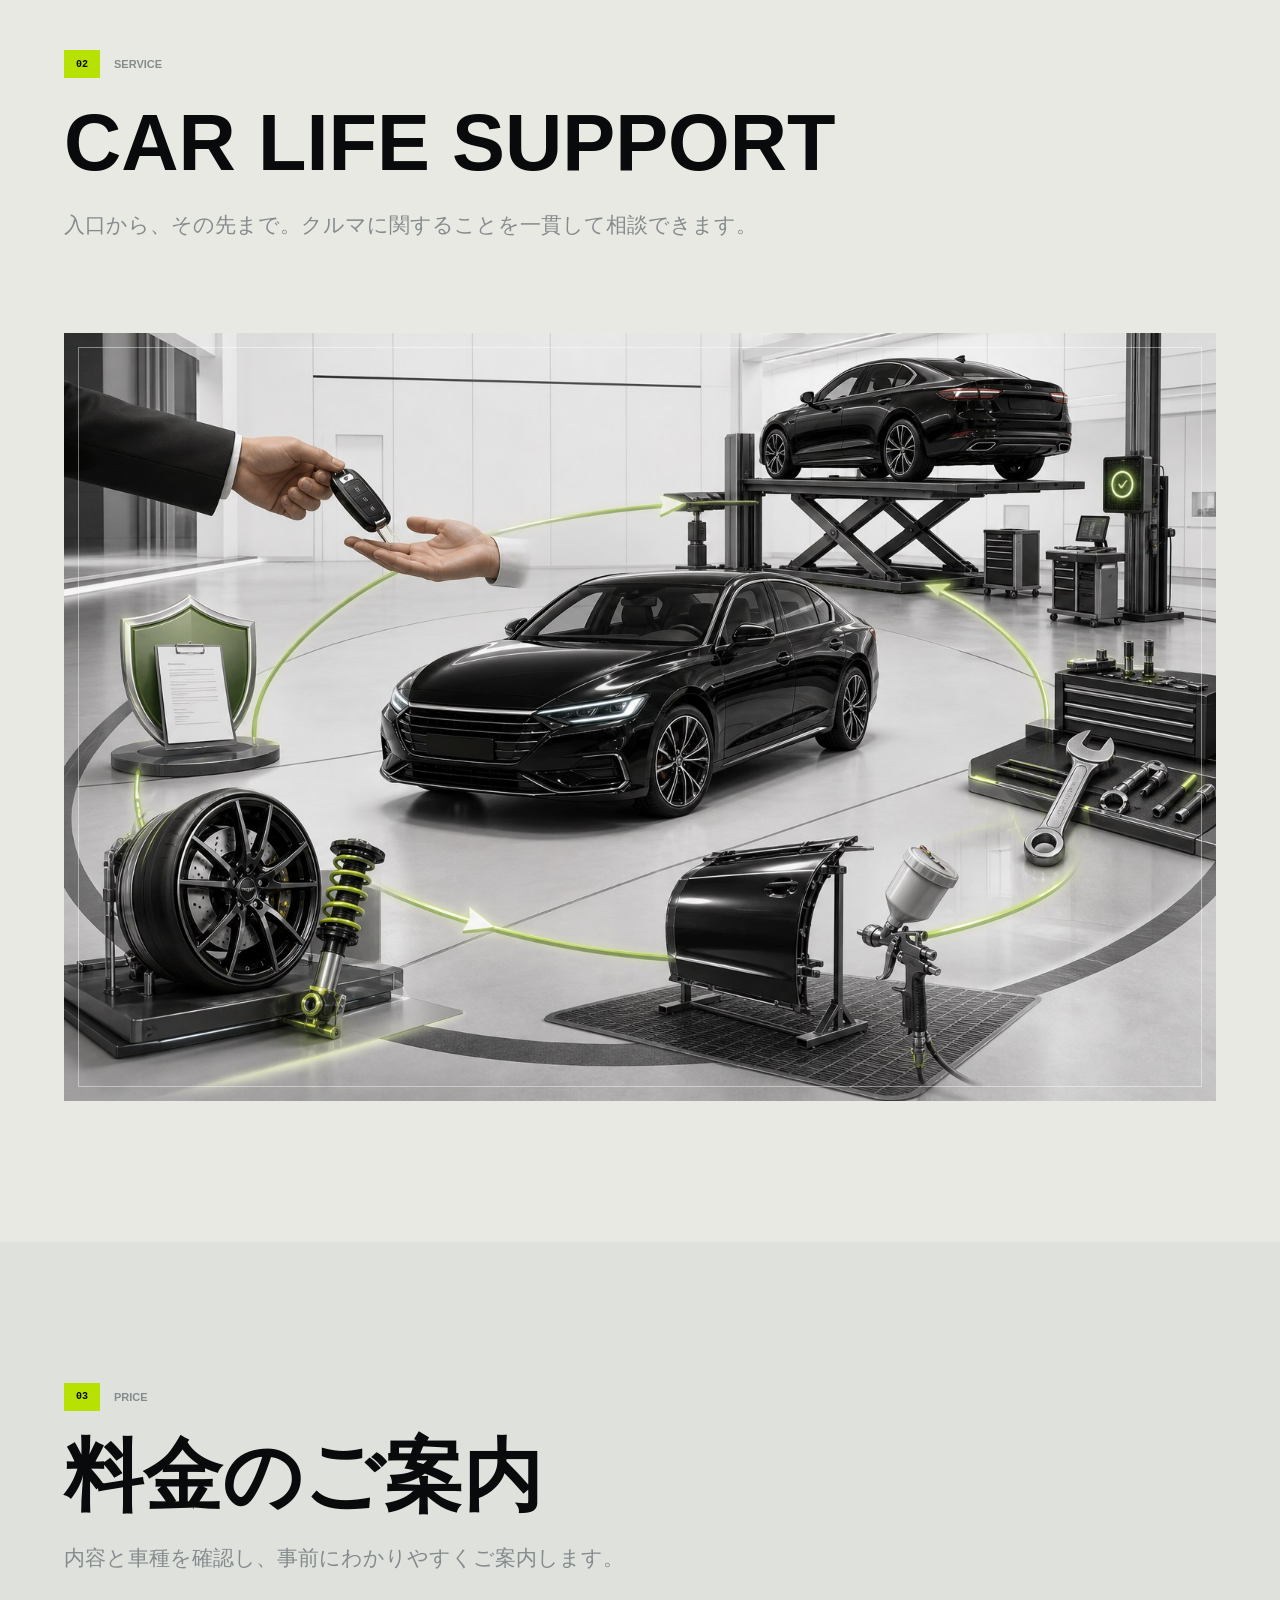
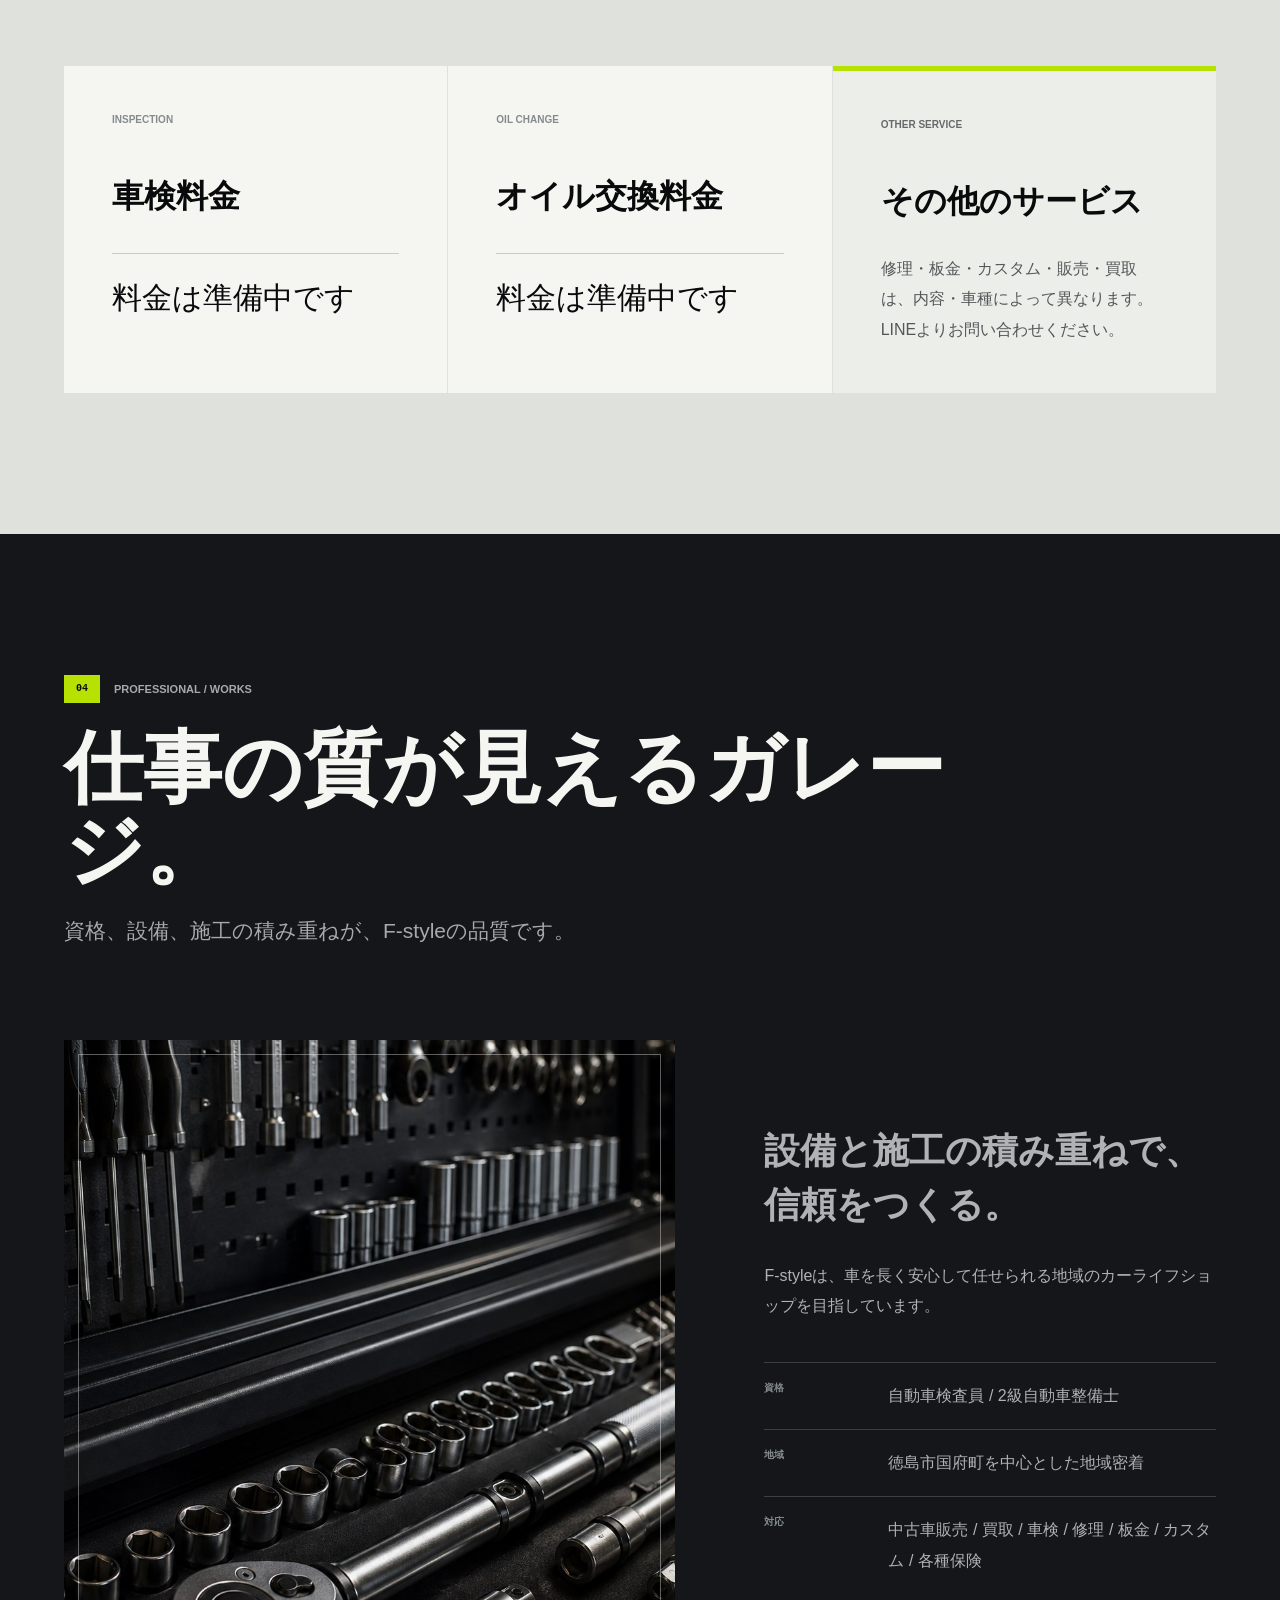
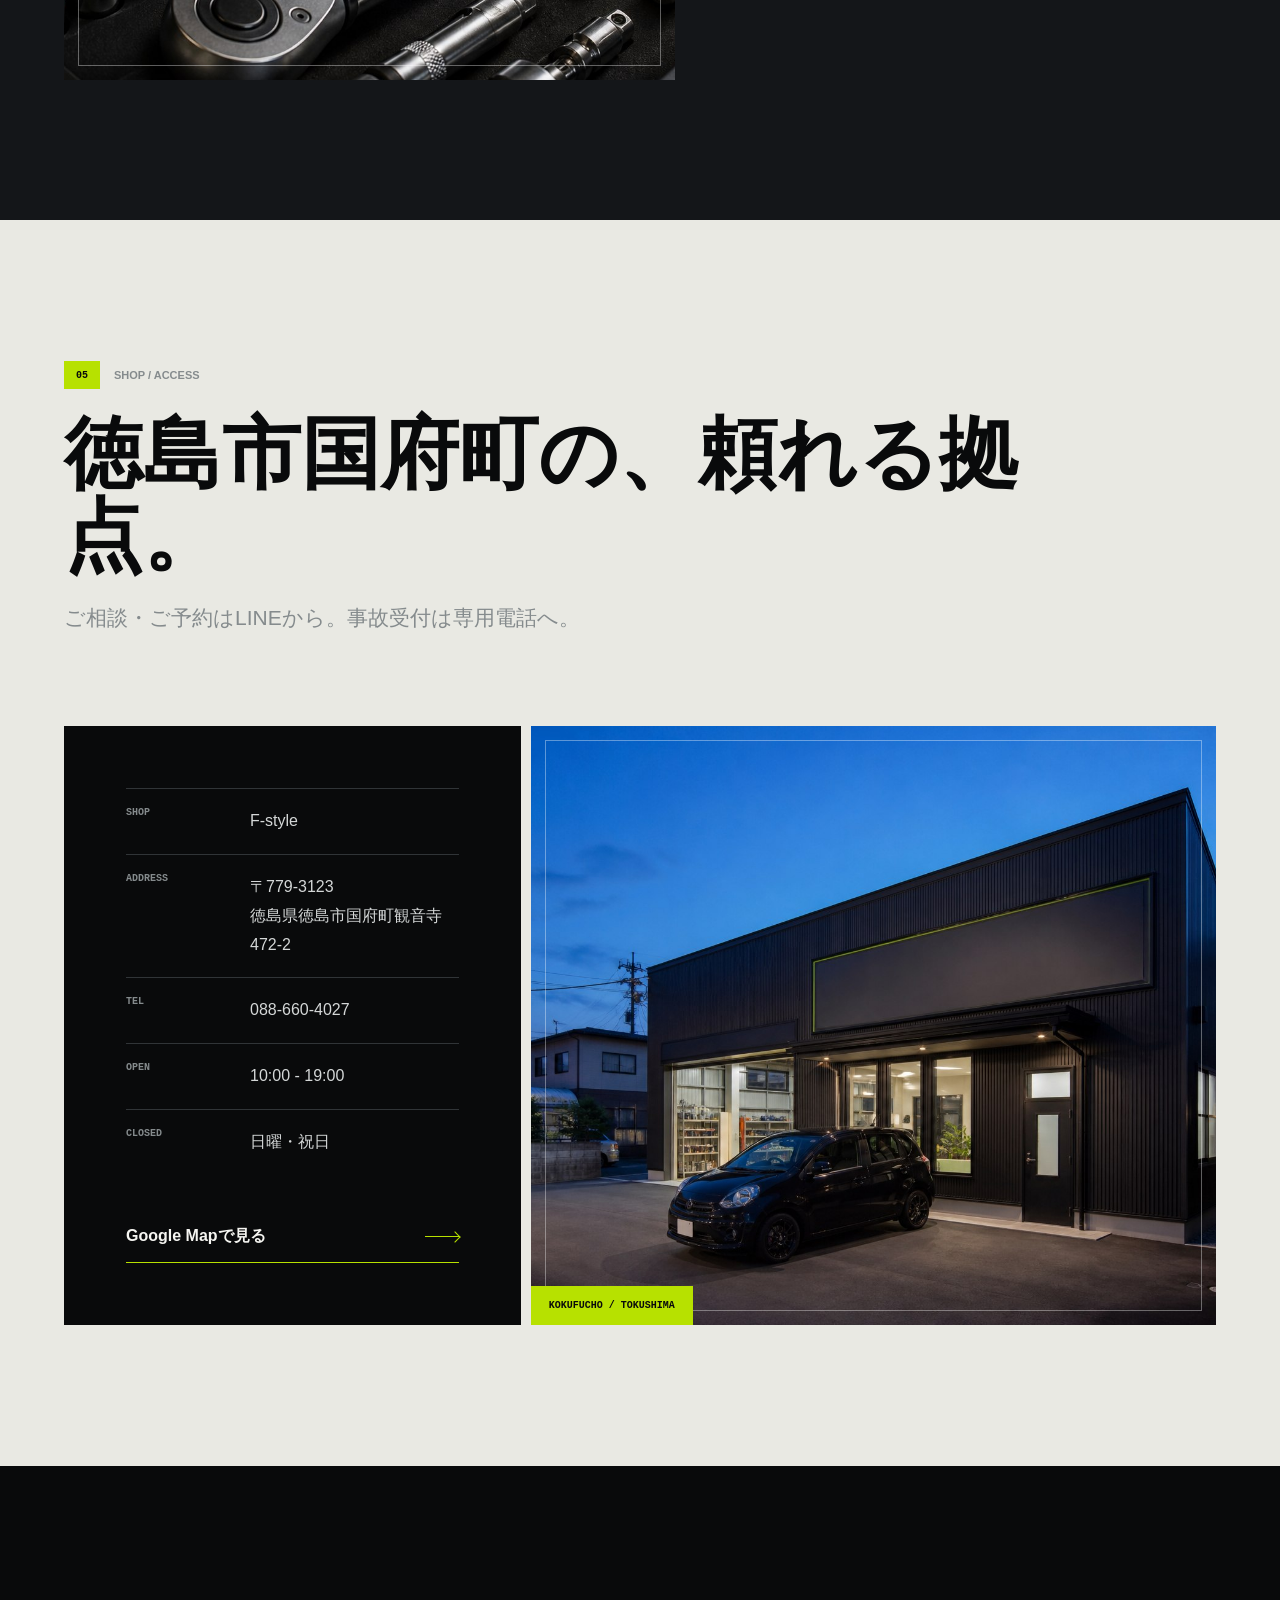
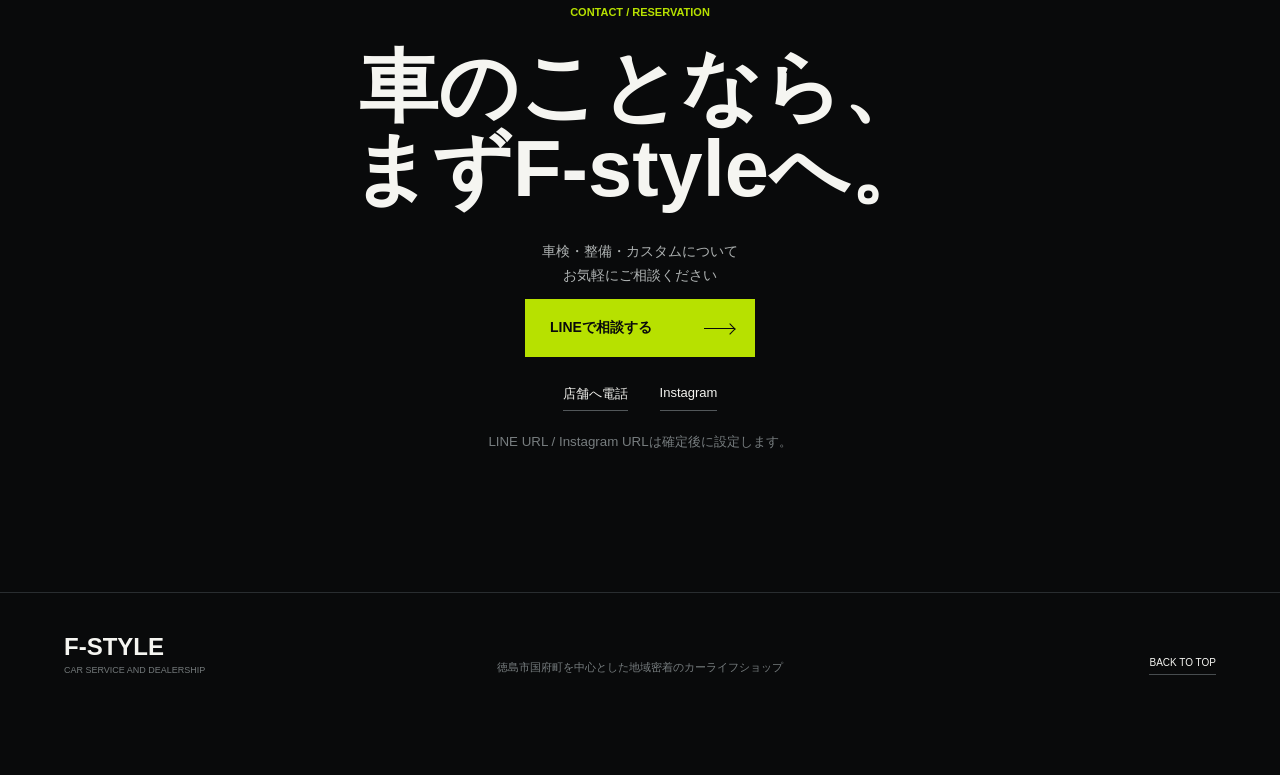
==== commit 2502c8a7: "Add premium imagery to custom section" ====
--- a/index.html
+++ b/index.html
@@ -38,12 +38,13 @@
   </section>
 
   <section id="custom" class="custom section-pad dark-band">
+    <div class="custom-backdrop" aria-hidden="true"><img src="public/custom-luxury-bg.jpg" alt=""></div>
     <div class="section-title"><div class="section-kicker"><span>01</span><p>CUSTOM</p></div><h2>CUSTOM IS IN THE DETAILS.</h2><p class="section-lead">見た目だけでは終わらない。乗るたびに違いが伝わる、一台へ。</p></div>
     <div class="custom-grid">
-      <figure class="custom-photo reveal"><img src="public/concept-custom-car.jpg" alt="カスタム車両を表現したイメージ画像" loading="lazy"><figcaption><span>DETAIL / 001</span> BUILT WITH BALANCE</figcaption></figure>
+      <figure class="custom-photo reveal"><img src="public/custom-premium-car.jpg" alt="夕景に映える上質なカスタム車両のイメージ" loading="lazy"><figcaption><span>DETAIL / 001</span> BUILT WITH BALANCE</figcaption></figure>
       <div class="custom-copy reveal"><p class="large-copy">わずかなズレまで見逃さず、車両全体のバランスを整える。</p><p>見た目を整えるだけではなく、タイヤまわりのわずかなズレや全体のバランスまで確認。一台ごとの雰囲気に合わせ、違和感のない仕上がりを追求します。</p><ul><li><span>01</span>洗練された仕上がり</li><li><span>02</span>細部のズレや違和感まで確認</li><li><span>03</span>車両ごとの個性に合わせた調整</li></ul><div class="line-cta-block custom-line-cta"><p class="line-cta-context">車検・整備・カスタムについて<br>お気軽にご相談ください</p><a class="cta cta-light" href="#contact"><span>LINEで相談する</span><i aria-hidden="true"></i></a></div></div>
     </div>
-    <div class="photo-strip" aria-label="車両・整備イメージ"><figure class="photo-wide reveal"><img src="public/concept-custom-car.jpg" alt="洗練されたカスタム車両のイメージ画像" loading="lazy"></figure><figure class="photo-tall reveal"><img src="public/concept-service-garage.jpg" alt="整備ガレージのイメージ画像" loading="lazy"></figure><figure class="photo-detail reveal"><img src="public/concept-tool-detail.jpg" alt="整備工具のイメージ画像" loading="lazy"></figure></div>
+    <div class="photo-strip" aria-label="カスタムと上質なカーライフのイメージ"><figure class="photo-wide reveal"><img src="public/custom-lifestyle.jpg" alt="上質なカーライフを表現する空間のイメージ" loading="lazy"></figure><figure class="photo-tall reveal"><img src="public/custom-luxury-bg.jpg" alt="黒とゴールドの上質な質感イメージ" loading="lazy"></figure><figure class="photo-detail reveal"><img src="public/concept-tool-detail.jpg" alt="整備工具のイメージ画像" loading="lazy"></figure></div>
   </section>
 
   <section id="service" class="service section-pad">
--- a/app/globals.css
+++ b/app/globals.css
@@ -85,10 +85,16 @@
 .dark-band { background: var(--black); color: var(--white); }
 .dark-band .section-lead { color: #a7abad; }
 .dark-band .section-kicker p { color: #b7bbbc; }
+.custom { background: var(--black); isolation: isolate; overflow: hidden; position: relative; }
+.custom-backdrop { inset: 0; overflow: hidden; pointer-events: none; position: absolute; z-index: 0; }
+.custom-backdrop::after { background: linear-gradient(180deg, rgb(9 10 11 / 0.54) 0%, rgb(9 10 11 / 0.84) 38%, rgb(9 10 11 / 0.7) 100%), linear-gradient(90deg, rgb(9 10 11 / 0.5), transparent 62%); content: ''; inset: 0; position: absolute; }
+.custom-backdrop img { filter: saturate(0.78) contrast(1.08); height: 100%; object-fit: cover; object-position: center top; opacity: 0.76; transform: scale(1.04); width: 100%; }
+.custom > :not(.custom-backdrop) { position: relative; z-index: 1; }
 .custom-grid { display: grid; gap: clamp(38px, 7vw, 110px); grid-template-columns: minmax(0, 1.25fr) minmax(300px, 0.75fr); }
-.custom-photo { margin: 0; min-height: 630px; overflow: hidden; position: relative; }
+.custom-photo { aspect-ratio: 4 / 3; box-shadow: 0 28px 70px rgb(0 0 0 / 0.42); margin: 0; min-height: 0; overflow: hidden; position: relative; }
+.custom-photo::before { background: linear-gradient(0deg, rgb(0 0 0 / 0.58), transparent 34%); content: ''; inset: 0; pointer-events: none; position: absolute; z-index: 1; }
 .custom-photo::after, .works-image::after, .access-image::after { border: 1px solid rgb(255 255 255 / 0.36); content: ''; inset: 14px; pointer-events: none; position: absolute; }
-.custom-photo img { height: 100%; inset: 0; object-fit: cover; object-position: 48% center; position: absolute; transform: scale(1.06); width: 100%; }
+.custom-photo img { height: 100%; inset: 0; object-fit: cover; object-position: 42% center; position: absolute; transform: scale(1.03); width: 100%; }
 .custom-photo figcaption { bottom: 28px; display: flex; font: 700 10px var(--font-geist-mono), monospace; justify-content: space-between; left: 32px; position: absolute; right: 32px; z-index: 2; }
 .custom-photo figcaption span { color: var(--acid); }
 .custom-copy { align-self: center; display: grid; gap: 26px; }
@@ -184,7 +190,7 @@
 
 @media (max-width: 1080px) {
   .custom-grid, .works-layout { grid-template-columns: 1fr; }
-  .custom-photo, .works-image { min-height: 560px; }
+  .works-image { min-height: 560px; }
 }
 
 @media (max-width: 720px) {
@@ -209,8 +215,8 @@
   .intro { grid-template-columns: 1fr; }
   .section-title { margin-bottom: 46px; }
   .section-title h2, .intro h2, .contact h2 { font-size: clamp(36px, 11vw, 54px); }
-  .custom-photo, .works-image, .access-image { min-height: 430px; }
-  .custom-photo img { object-position: center; transform: scale(1.1); }
+  .works-image, .access-image { min-height: 430px; }
+  .custom-photo img { object-position: 40% center; transform: scale(1.05); }
   .custom-photo figcaption { bottom: 24px; left: 24px; right: 24px; }
   .custom-photo figcaption span { display: none; }
   .photo-strip { grid-template-columns: 1fr 1fr; }
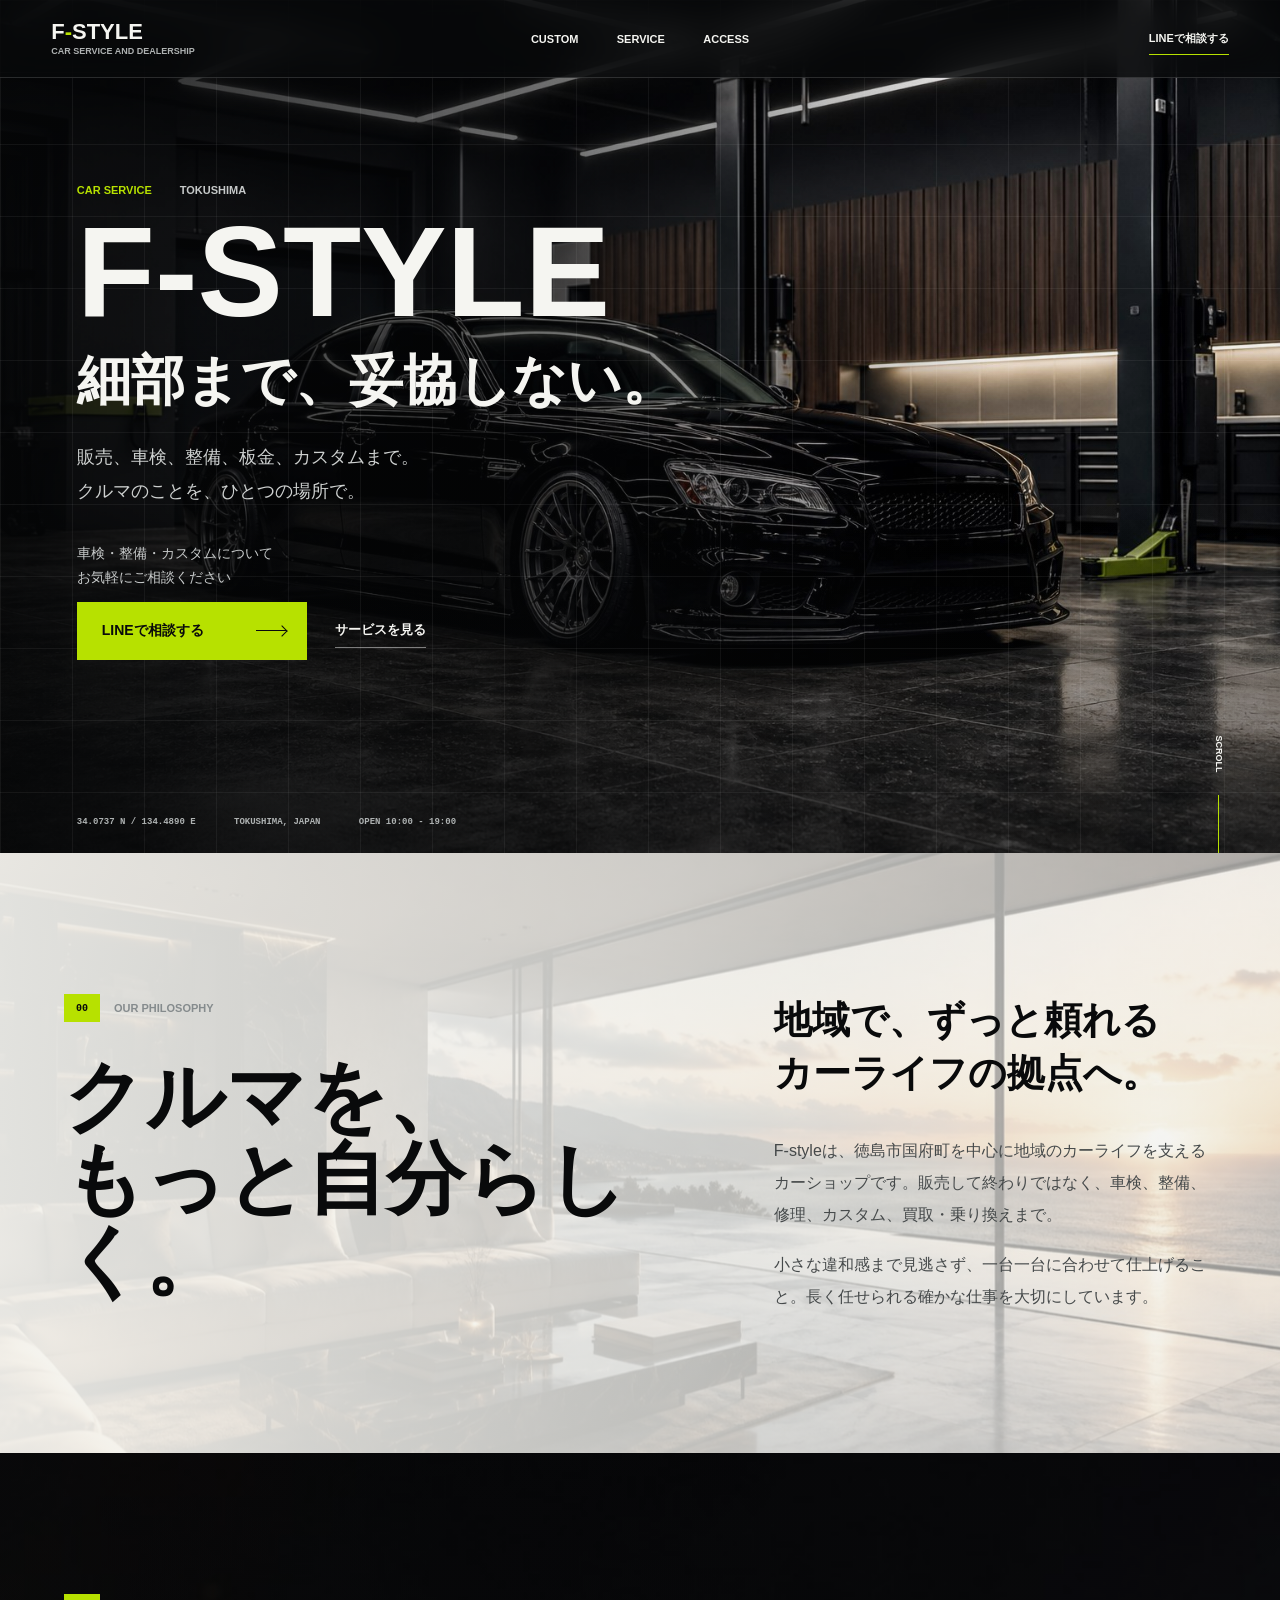
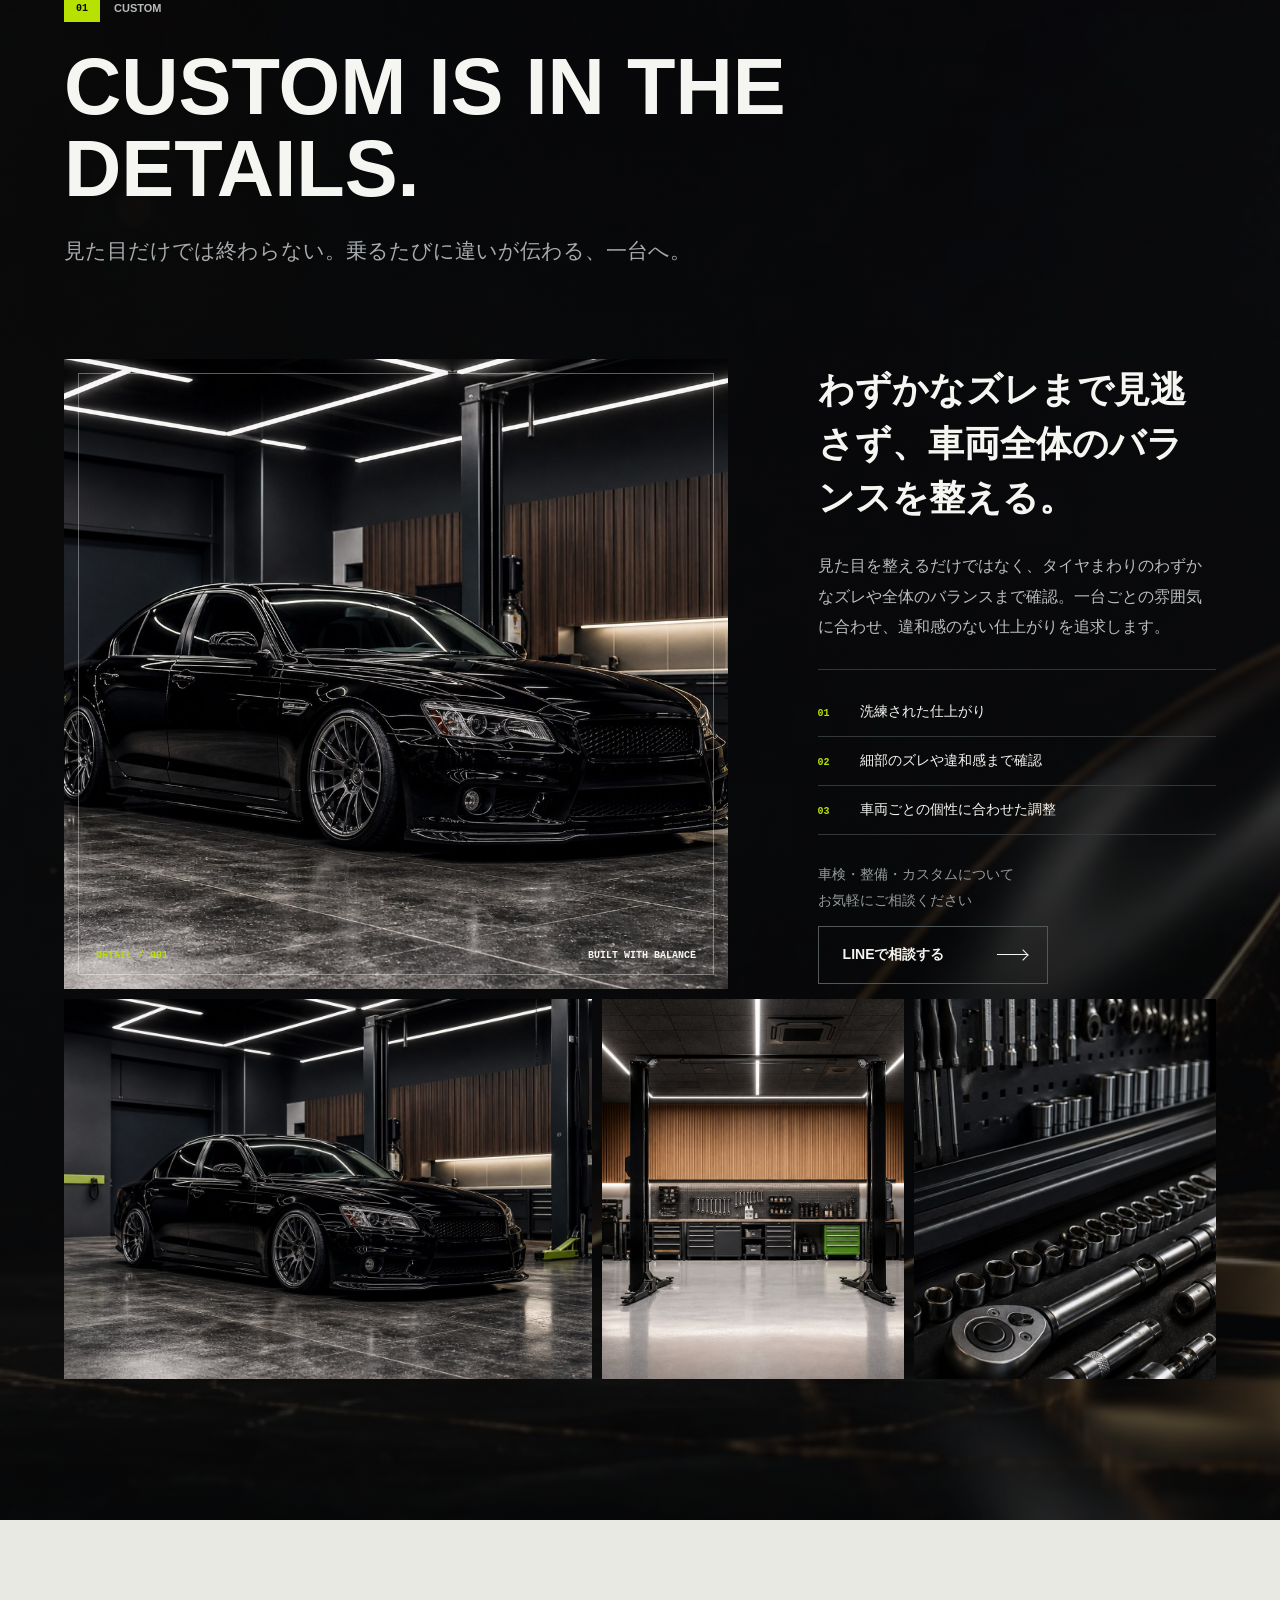
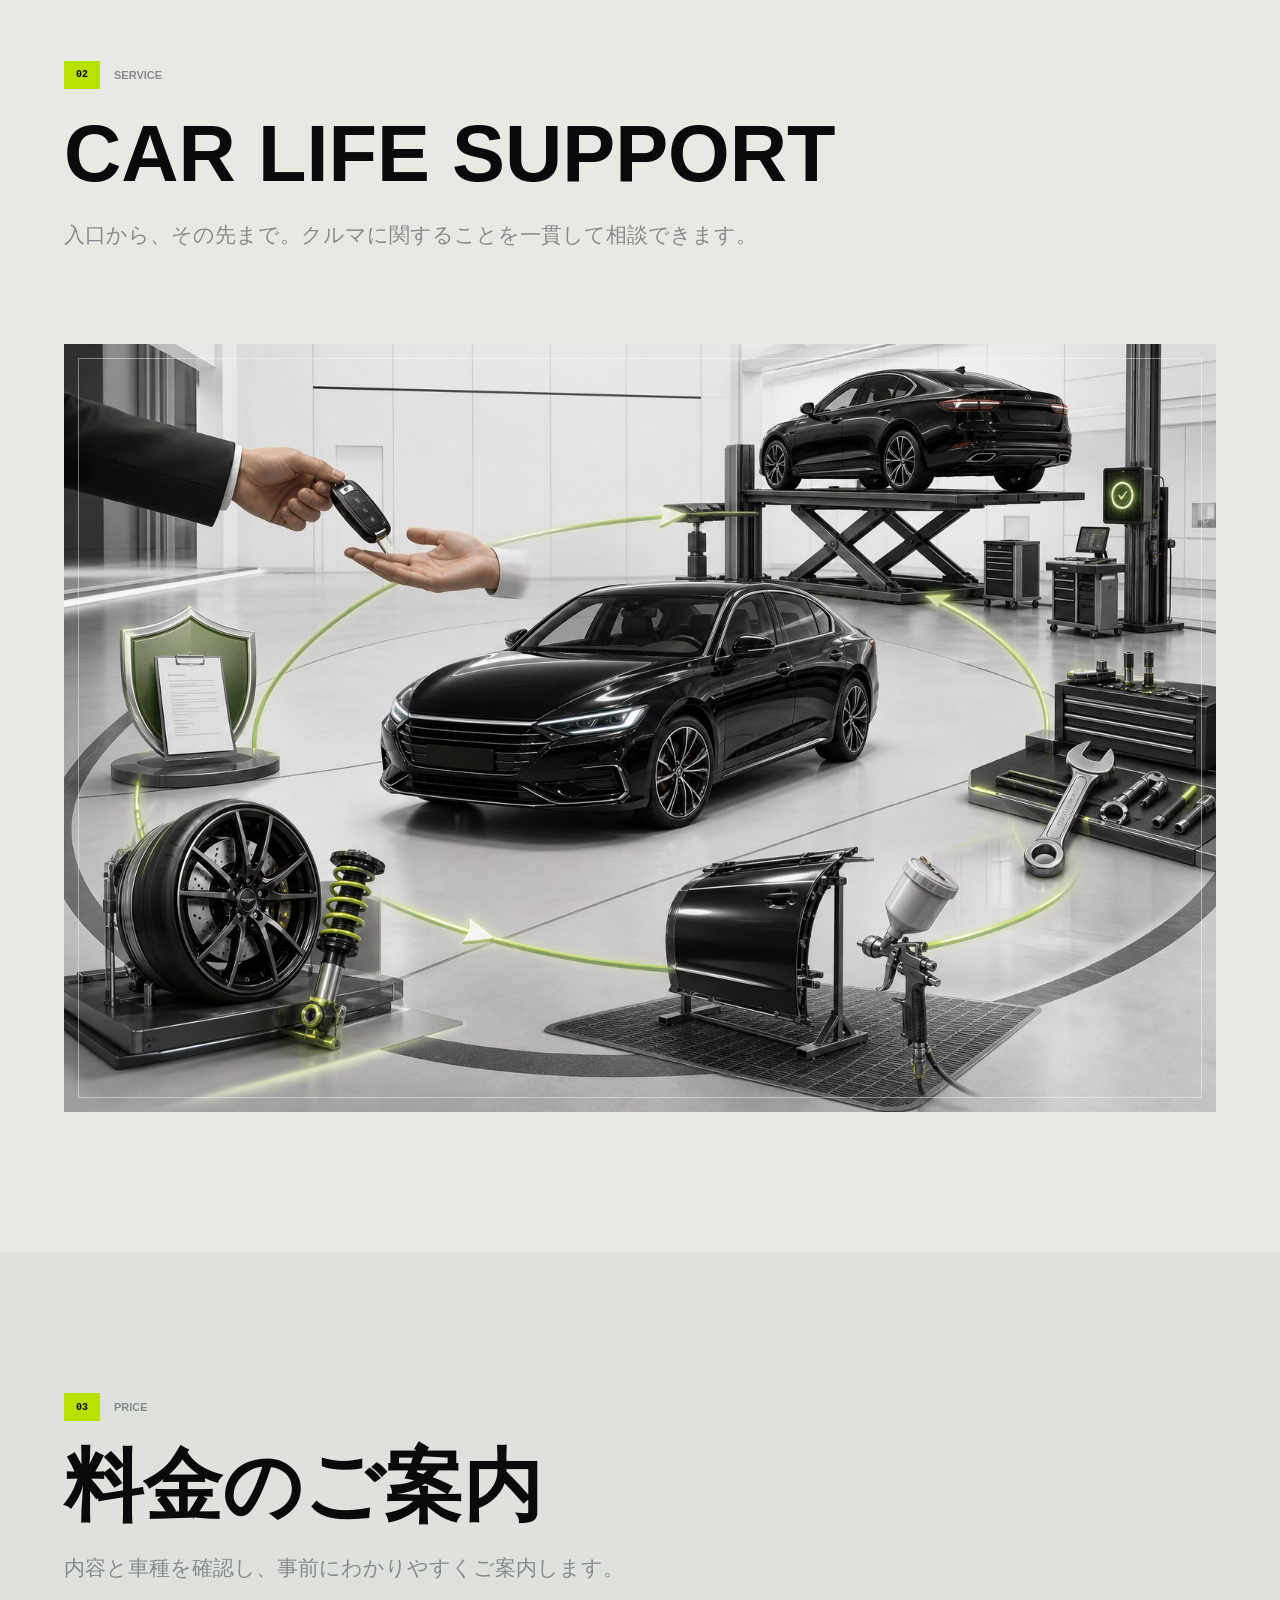
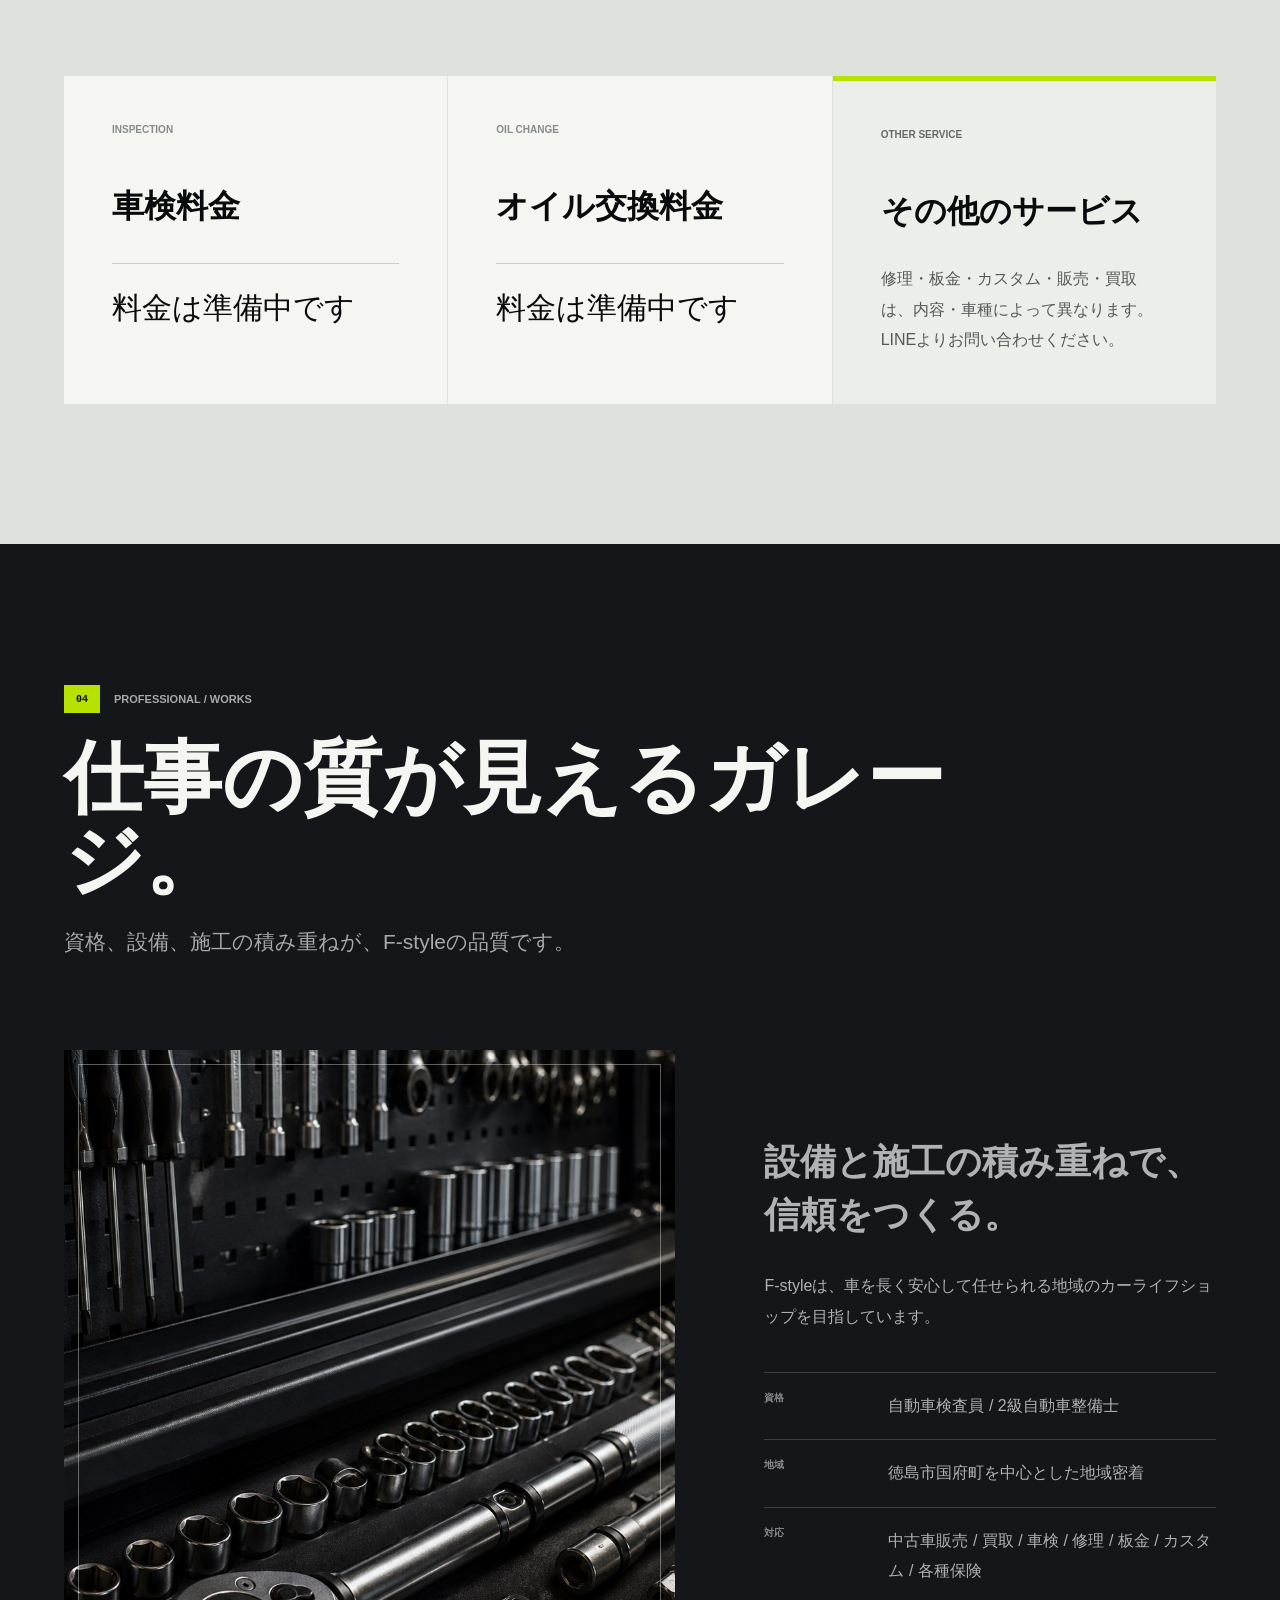
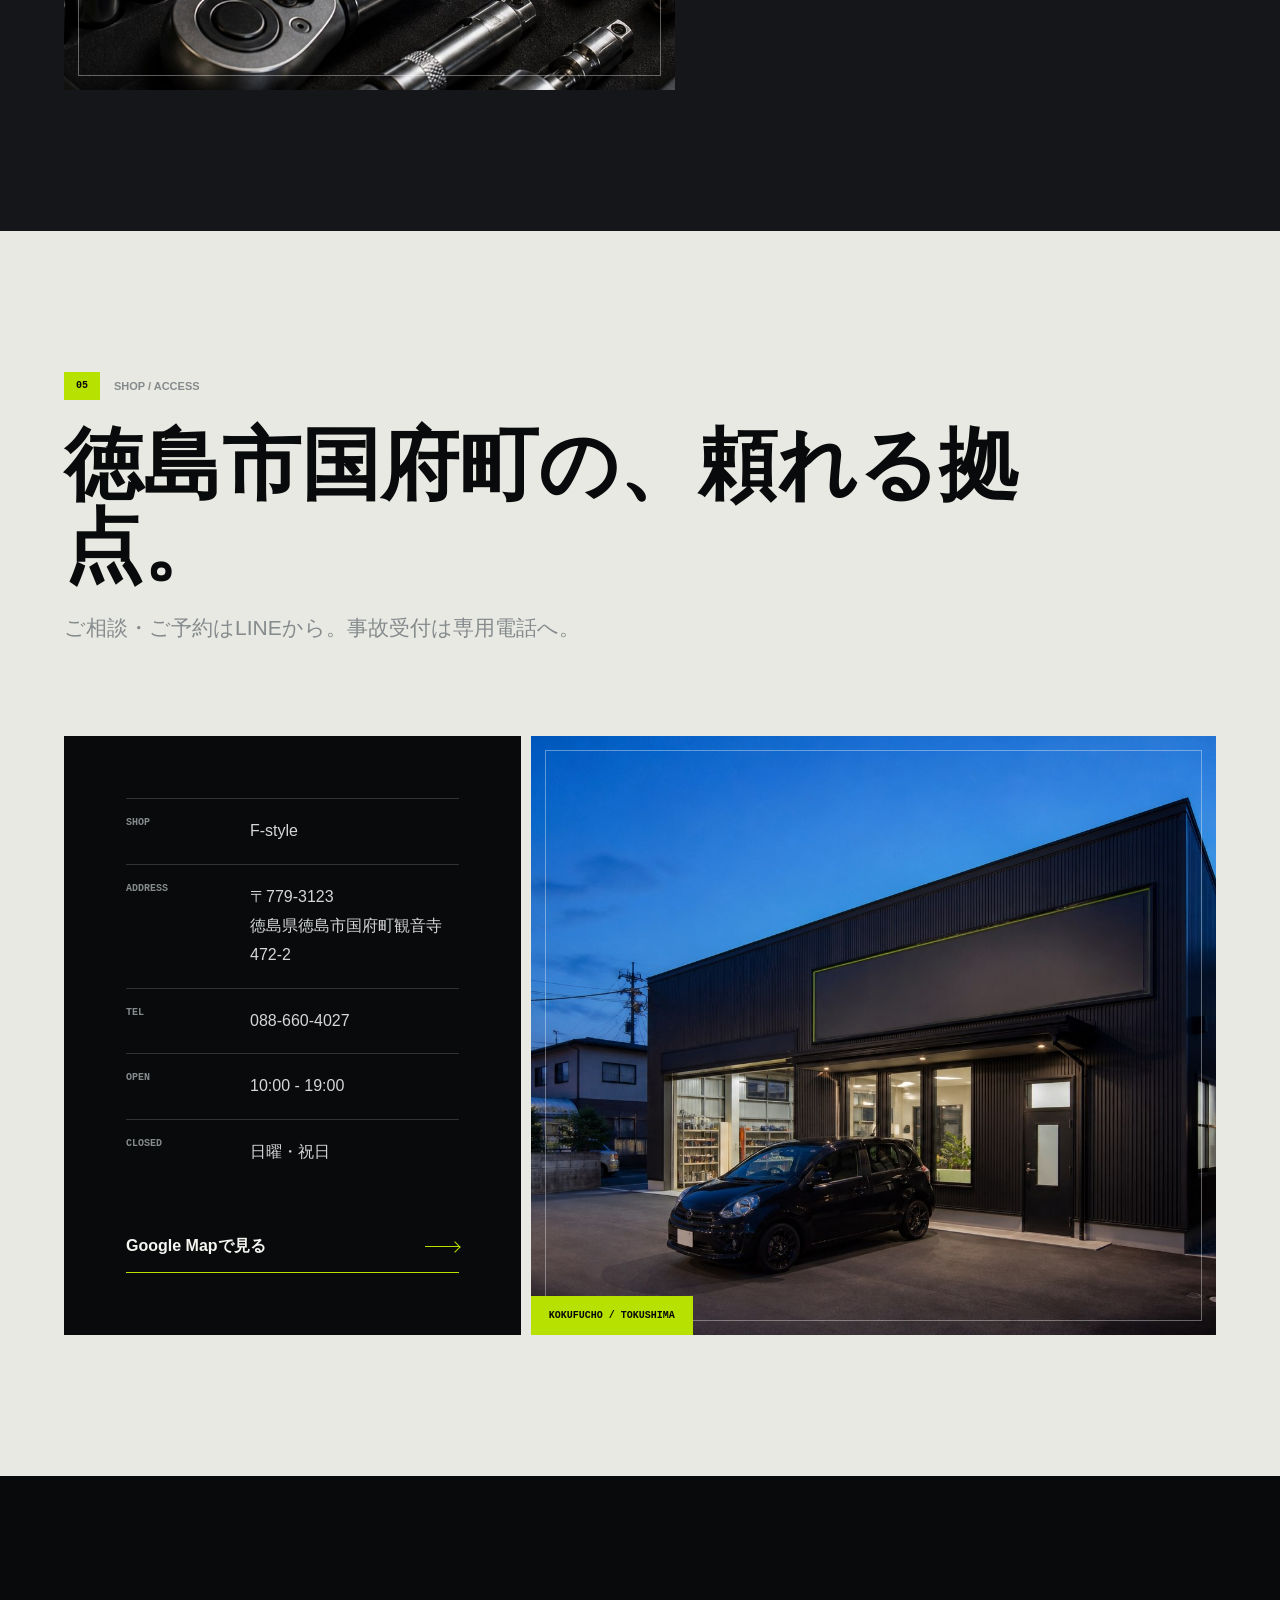
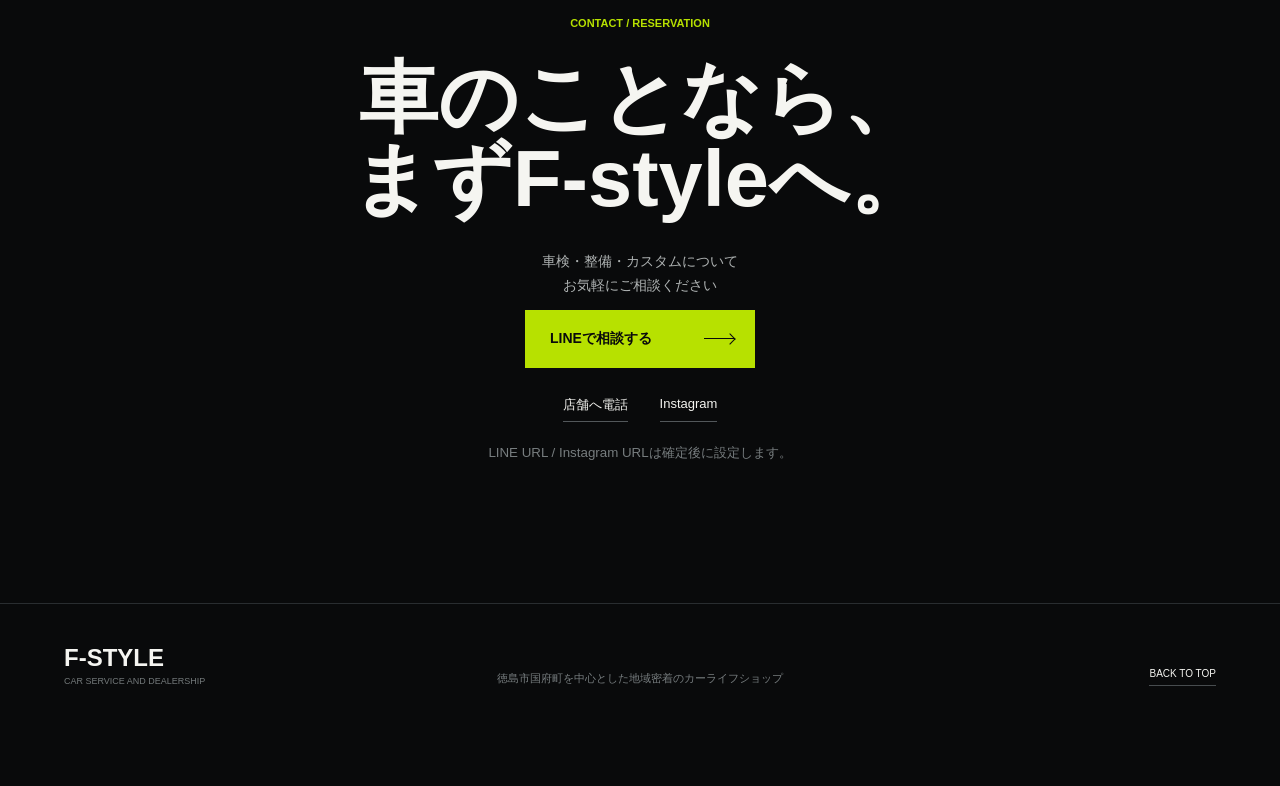
==== commit d70ebed5: "Move luxury imagery into section backgrounds" ====
--- a/index.html
+++ b/index.html
@@ -9,7 +9,7 @@
   <meta property="og:description" content="カスタム、車検、整備、中古車販売まで。徳島市国府町を中心に地域のカーライフを支えます。">
   <meta property="og:image" content="https://252595tana-alt.github.io/f-style-lp/public/concept-custom-car.jpg">
   <meta name="twitter:card" content="summary_large_image">
-  <link rel="stylesheet" href="app/globals.css">
+  <link rel="stylesheet" href="app/globals.css?v=20260825-3">
 </head>
 <body>
 <main>
@@ -33,6 +33,7 @@
   </section>
 
   <section id="concept" class="intro section-pad">
+    <div class="intro-backdrop" aria-hidden="true"><img src="public/custom-lifestyle.jpg" alt=""></div>
     <div class="intro-statement reveal"><div class="section-kicker dark-ink"><span>00</span><p>OUR PHILOSOPHY</p></div><h2>クルマを、<br>もっと自分らしく。</h2></div>
     <div class="intro-text reveal"><p class="intro-lead">地域で、ずっと頼れる<br>カーライフの拠点へ。</p><p>F-styleは、徳島市国府町を中心に地域のカーライフを支えるカーショップです。販売して終わりではなく、車検、整備、修理、カスタム、買取・乗り換えまで。</p><p>小さな違和感まで見逃さず、一台一台に合わせて仕上げること。長く任せられる確かな仕事を大切にしています。</p></div>
   </section>
@@ -41,10 +42,10 @@
     <div class="custom-backdrop" aria-hidden="true"><img src="public/custom-luxury-bg.jpg" alt=""></div>
     <div class="section-title"><div class="section-kicker"><span>01</span><p>CUSTOM</p></div><h2>CUSTOM IS IN THE DETAILS.</h2><p class="section-lead">見た目だけでは終わらない。乗るたびに違いが伝わる、一台へ。</p></div>
     <div class="custom-grid">
-      <figure class="custom-photo reveal"><img src="public/custom-premium-car.jpg" alt="夕景に映える上質なカスタム車両のイメージ" loading="lazy"><figcaption><span>DETAIL / 001</span> BUILT WITH BALANCE</figcaption></figure>
+      <figure class="custom-photo reveal"><img src="public/concept-custom-car.jpg" alt="カスタム車両を表現したイメージ画像" loading="lazy"><figcaption><span>DETAIL / 001</span> BUILT WITH BALANCE</figcaption></figure>
       <div class="custom-copy reveal"><p class="large-copy">わずかなズレまで見逃さず、車両全体のバランスを整える。</p><p>見た目を整えるだけではなく、タイヤまわりのわずかなズレや全体のバランスまで確認。一台ごとの雰囲気に合わせ、違和感のない仕上がりを追求します。</p><ul><li><span>01</span>洗練された仕上がり</li><li><span>02</span>細部のズレや違和感まで確認</li><li><span>03</span>車両ごとの個性に合わせた調整</li></ul><div class="line-cta-block custom-line-cta"><p class="line-cta-context">車検・整備・カスタムについて<br>お気軽にご相談ください</p><a class="cta cta-light" href="#contact"><span>LINEで相談する</span><i aria-hidden="true"></i></a></div></div>
     </div>
-    <div class="photo-strip" aria-label="カスタムと上質なカーライフのイメージ"><figure class="photo-wide reveal"><img src="public/custom-lifestyle.jpg" alt="上質なカーライフを表現する空間のイメージ" loading="lazy"></figure><figure class="photo-tall reveal"><img src="public/custom-luxury-bg.jpg" alt="黒とゴールドの上質な質感イメージ" loading="lazy"></figure><figure class="photo-detail reveal"><img src="public/concept-tool-detail.jpg" alt="整備工具のイメージ画像" loading="lazy"></figure></div>
+    <div class="photo-strip" aria-label="車両・整備イメージ"><figure class="photo-wide reveal"><img src="public/concept-custom-car.jpg" alt="洗練されたカスタム車両のイメージ画像" loading="lazy"></figure><figure class="photo-tall reveal"><img src="public/concept-service-garage.jpg" alt="整備ガレージのイメージ画像" loading="lazy"></figure><figure class="photo-detail reveal"><img src="public/concept-tool-detail.jpg" alt="整備工具のイメージ画像" loading="lazy"></figure></div>
   </section>
 
   <section id="service" class="service section-pad">
--- a/app/globals.css
+++ b/app/globals.css
@@ -76,7 +76,11 @@
 .section-title h2, .intro h2, .contact h2 { font-size: clamp(38px, 6.2vw, 86px); font-weight: 650; line-height: 1.03; margin: 0; }
 .section-lead { color: var(--muted); font-size: clamp(16px, 1.8vw, 21px); line-height: 1.8; margin: 22px 0 0; }
 
-.intro { background: var(--white); display: grid; gap: clamp(44px, 10vw, 150px); grid-template-columns: minmax(0, 1fr) minmax(300px, 0.76fr); }
+.intro { background: var(--white); display: grid; gap: clamp(44px, 10vw, 150px); grid-template-columns: minmax(0, 1fr) minmax(300px, 0.76fr); isolation: isolate; overflow: hidden; position: relative; }
+.intro-backdrop { inset: 0; overflow: hidden; pointer-events: none; position: absolute; z-index: 0; }
+.intro-backdrop::after { background: linear-gradient(90deg, rgb(245 245 241 / 0.9) 0%, rgb(245 245 241 / 0.72) 52%, rgb(245 245 241 / 0.5) 100%); content: ''; inset: 0; position: absolute; }
+.intro-backdrop img { filter: saturate(0.68) contrast(0.94); height: 100%; object-fit: cover; object-position: center; opacity: 0.82; transform: scale(1.03); width: 100%; }
+.intro > :not(.intro-backdrop) { position: relative; z-index: 1; }
 .intro .dark-ink { margin-bottom: 34px; }
 .intro-text { align-self: end; color: #45494a; display: grid; gap: 18px; line-height: 2; max-width: 620px; }
 .intro-text p { margin: 0; }
@@ -87,14 +91,13 @@
 .dark-band .section-kicker p { color: #b7bbbc; }
 .custom { background: var(--black); isolation: isolate; overflow: hidden; position: relative; }
 .custom-backdrop { inset: 0; overflow: hidden; pointer-events: none; position: absolute; z-index: 0; }
-.custom-backdrop::after { background: linear-gradient(180deg, rgb(9 10 11 / 0.54) 0%, rgb(9 10 11 / 0.84) 38%, rgb(9 10 11 / 0.7) 100%), linear-gradient(90deg, rgb(9 10 11 / 0.5), transparent 62%); content: ''; inset: 0; position: absolute; }
-.custom-backdrop img { filter: saturate(0.78) contrast(1.08); height: 100%; object-fit: cover; object-position: center top; opacity: 0.76; transform: scale(1.04); width: 100%; }
+.custom-backdrop::after { background: linear-gradient(180deg, rgb(9 10 11 / 0.36) 0%, rgb(9 10 11 / 0.7) 38%, rgb(9 10 11 / 0.58) 100%), linear-gradient(90deg, rgb(9 10 11 / 0.4), transparent 62%); content: ''; inset: 0; position: absolute; }
+.custom-backdrop img { filter: saturate(0.82) contrast(1.08); height: 100%; object-fit: cover; object-position: center top; opacity: 0.9; transform: scale(1.04); width: 100%; }
 .custom > :not(.custom-backdrop) { position: relative; z-index: 1; }
 .custom-grid { display: grid; gap: clamp(38px, 7vw, 110px); grid-template-columns: minmax(0, 1.25fr) minmax(300px, 0.75fr); }
-.custom-photo { aspect-ratio: 4 / 3; box-shadow: 0 28px 70px rgb(0 0 0 / 0.42); margin: 0; min-height: 0; overflow: hidden; position: relative; }
-.custom-photo::before { background: linear-gradient(0deg, rgb(0 0 0 / 0.58), transparent 34%); content: ''; inset: 0; pointer-events: none; position: absolute; z-index: 1; }
+.custom-photo { margin: 0; min-height: 630px; overflow: hidden; position: relative; }
 .custom-photo::after, .works-image::after, .access-image::after { border: 1px solid rgb(255 255 255 / 0.36); content: ''; inset: 14px; pointer-events: none; position: absolute; }
-.custom-photo img { height: 100%; inset: 0; object-fit: cover; object-position: 42% center; position: absolute; transform: scale(1.03); width: 100%; }
+.custom-photo img { height: 100%; inset: 0; object-fit: cover; object-position: 48% center; position: absolute; transform: scale(1.06); width: 100%; }
 .custom-photo figcaption { bottom: 28px; display: flex; font: 700 10px var(--font-geist-mono), monospace; justify-content: space-between; left: 32px; position: absolute; right: 32px; z-index: 2; }
 .custom-photo figcaption span { color: var(--acid); }
 .custom-copy { align-self: center; display: grid; gap: 26px; }
@@ -190,7 +193,7 @@
 
 @media (max-width: 1080px) {
   .custom-grid, .works-layout { grid-template-columns: 1fr; }
-  .works-image { min-height: 560px; }
+  .custom-photo, .works-image { min-height: 560px; }
 }
 
 @media (max-width: 720px) {
@@ -215,8 +218,8 @@
   .intro { grid-template-columns: 1fr; }
   .section-title { margin-bottom: 46px; }
   .section-title h2, .intro h2, .contact h2 { font-size: clamp(36px, 11vw, 54px); }
-  .works-image, .access-image { min-height: 430px; }
-  .custom-photo img { object-position: 40% center; transform: scale(1.05); }
+  .custom-photo, .works-image, .access-image { min-height: 430px; }
+  .custom-photo img { object-position: center; transform: scale(1.1); }
   .custom-photo figcaption { bottom: 24px; left: 24px; right: 24px; }
   .custom-photo figcaption span { display: none; }
   .photo-strip { grid-template-columns: 1fr 1fr; }
